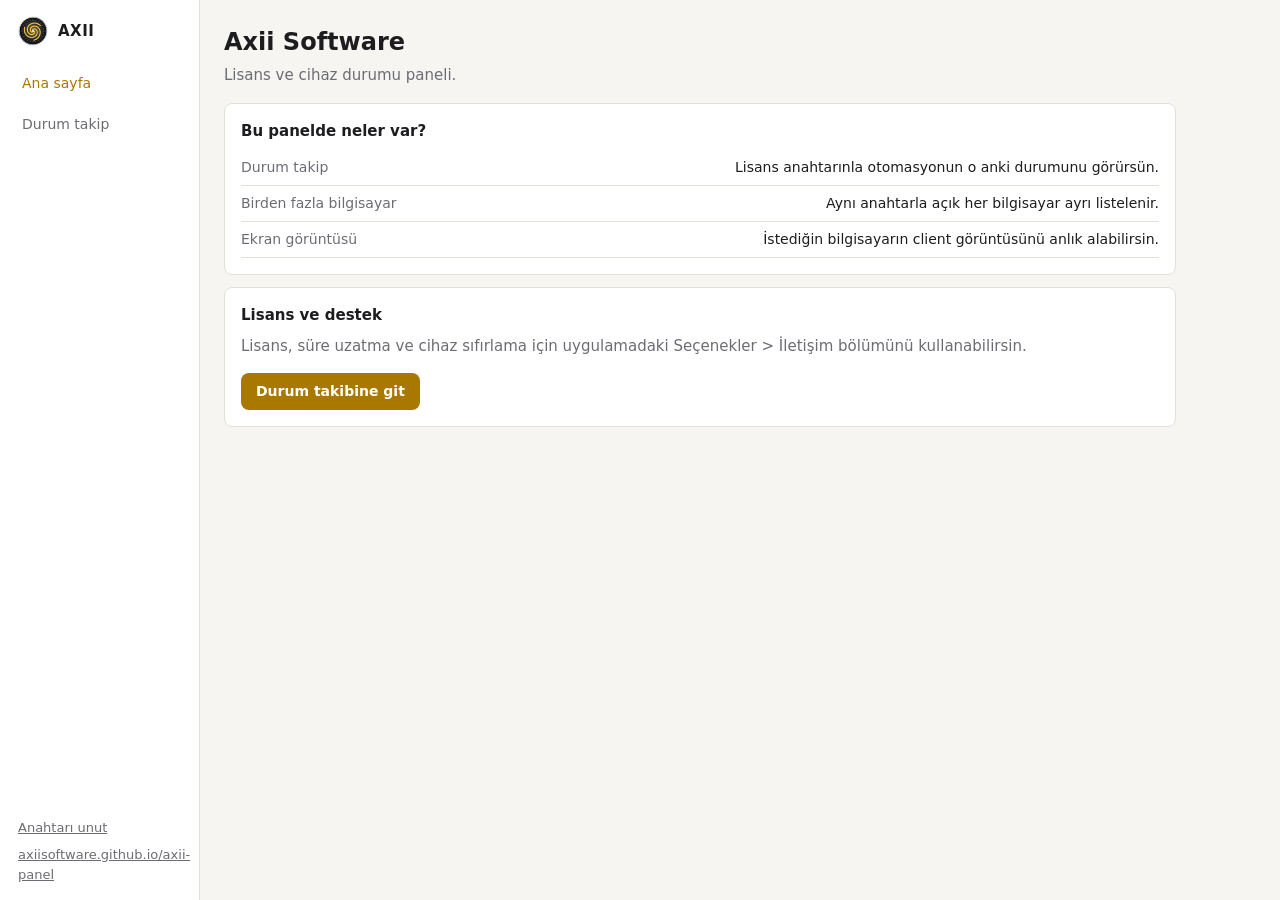
==== index.html @ e5a65bf3 "Add files via upload" ====
<!doctype html>
<html lang="tr"><head><meta charset="utf-8">
<meta name="viewport" content="width=device-width,initial-scale=1">
<title>Axii Software</title>
<link rel="stylesheet" href="panel.css">
</head><body>
<div class="w">
  <aside class="side" id="side"></aside>
  <main class="main">

    <section data-s="ana">
      <h2>Axii Software</h2>
      <p class="s">Lisans ve cihaz durumu paneli.</p>
      <div class="card">
        <h3>Bu panelde neler var?</h3>
        <div class="kv"><span>Durum takip</span><span>Lisans anahtarınla otomasyonun o anki durumunu görürsün.</span></div>
        <div class="kv"><span>Birden fazla bilgisayar</span><span>Aynı anahtarla açık her bilgisayar ayrı listelenir.</span></div>
        <div class="kv"><span>Ekran görüntüsü</span><span>İstediğin bilgisayarın client görüntüsünü anlık alabilirsin.</span></div>
      </div>
      <div class="card">
        <h3>Lisans ve destek</h3>
        <p class="s">Lisans, süre uzatma ve cihaz sıfırlama için uygulamadaki Seçenekler > İletişim bölümünü kullanabilirsin.</p>
        <a class="btn" href="#durum">Durum takibine git</a>
      </div>
    </section>

    <section data-s="durum" hidden>
      <h2>Durum takip</h2>
      <p class="s">Lisans anahtarını girerek bilgisayarlarını ve otomasyon durumunu görüntüle.</p>
      <div class="card">
        <div class="row"><input id="key" placeholder="Lisans anahtarı" autocomplete="off" style="min-width:260px"><button id="gitBtn">Göster</button></div>
        <div class="msg" id="mesaj"></div>
      </div>

      <div class="card gizli" id="sonuc">
        <div class="kv"><span>Lisans</span><span id="lic"></span></div>
        <div class="kv"><span>Bitiş tarihi</span><span id="bitis"></span></div>
        <div class="kv"><span>Kayıtlı bilgisayar</span><span id="cihazSay"></span></div>
      </div>

      <div id="cihazlar"></div>

      <div class="card gizli" id="gKart">
        <div class="row" style="justify-content:space-between">
          <h3 style="margin:0" id="gBaslik">Client görüntüsü</h3>
          <button id="gKapat" class="o s">Kapat ve sil</button>
        </div>
        <img id="gImg" class="shot" alt="Client görüntüsü">
      </div>
      <div class="msg soft" id="gMsg"></div>
    </section>

  </main>
</div>
<script src="panel.js"></script>
<script>
var P = Panel, $ = P.$;
var gZam = null, gBitis = 0, gCihaz = null;
var kartlar = {};   // cihaz kimliği -> {kok, nokta, metin, zaman, btn}

function gec(sn) {
  if (sn == null) return "—";
  var f = Math.floor(Date.now() / 1000) - sn;
  if (f < 5) return "az önce";
  if (f < 60) return f + " saniye önce";
  if (f < 3600) return Math.floor(f / 60) + " dakika önce";
  if (f < 86400) return Math.floor(f / 3600) + " saat önce";
  return Math.floor(f / 86400) + " gün önce";
}
function anahtar() { return $("key").value.trim().toUpperCase(); }
function cikis() {
  localStorage.removeItem("axii_durum_key"); $("key").value = "";
  $("sonuc").classList.add("gizli"); $("cihazlar").textContent = ""; kartlar = {};
  P.yaz($("mesaj"), "", ""); gKapatYerel(); P.yaz($("gMsg"), "", ""); location.hash = "#ana";
}

// ---- Durum ----
function sorgula(ilk) {
  var key = anahtar();
  if (!key) { P.yaz($("mesaj"), "Lisans anahtarını gir.", "bad"); return; }
  if (ilk) P.yaz($("mesaj"), "Yükleniyor...", "soft");
  fetch(P.API + "/v1/durum-sorgula?key=" + encodeURIComponent(key)).then(function (r) { return r.json(); }).then(function (j) {
    if (!j.ok) {
      var m = { invalid_key: "Geçersiz lisans anahtarı.", bad_request: "Anahtar biçimi hatalı.", rate_limited: "Çok fazla istek gönderildi, biraz bekle.", inactive: "Bu lisans devre dışı.", expired: "Lisans süresi dolmuş." };
      P.yaz($("mesaj"), m[j.code] || ("Hata: " + j.code), "bad"); $("sonuc").classList.add("gizli"); $("cihazlar").textContent = ""; kartlar = {}; return;
    }
    localStorage.setItem("axii_durum_key", key);
    P.yaz($("mesaj"), "", ""); $("sonuc").classList.remove("gizli");
    var dolmus = j.bitis && j.bitis < new Date((j.simdi + 3 * 3600) * 1000).toISOString().slice(0, 10);
    $("lic").textContent = !j.aktif ? "İptal edilmiş" : (dolmus ? "Süresi dolmuş" : "Aktif");
    $("lic").className = (!j.aktif || dolmus) ? "bad" : "ok";
    $("bitis").textContent = j.bitis || "—";
    $("cihazSay").textContent = j.cihazlar.length + " / " + j.cihaz_limiti;
    cihazlariCiz(j.cihazlar, j.simdi);
  }).catch(function () { P.yaz($("mesaj"), "Sunucuya ulaşılamadı.", "bad"); });
}

function cihazlariCiz(liste, simdi) {
  var kap = $("cihazlar");
  if (!liste.length) {
    kap.textContent = ""; kartlar = {};
    kap.appendChild(P.el("div", "Bu anahtarla henüz bir bilgisayar kaydedilmemiş.", "msg soft"));
    return;
  }
  var gelen = {};
  liste.forEach(function (c) {
    gelen[c.id] = true;
    var k = kartlar[c.id];
    if (!k) {
      k = { kok: P.el("div", "", "card"), ust: P.el("div", "", "row"), nokta: P.el("span", "", "dot"), ad: P.el("strong"), metin: P.el("div", "", "metin"), zaman: P.el("div", "", "soft"), btn: P.el("button", "Ekran görüntüsü al", "o") };
      k.ust.style.justifyContent = "space-between";
      var sol = P.el("div"); sol.appendChild(k.nokta); sol.appendChild(k.ad);
      k.ust.appendChild(sol); k.ust.appendChild(k.btn);
      k.zaman.style.fontSize = "13px";
      k.kok.appendChild(k.ust); k.kok.appendChild(k.metin); k.kok.appendChild(k.zaman);
      k.btn.onclick = function () { gGetir(c.id, k.ad.textContent); };
      kartlar[c.id] = k; kap.appendChild(k.kok);
    }
    var eski = c.guncelleme == null || (simdi - c.guncelleme) > 180;
    k.nokta.style.background = eski ? "#8b8f99" : "#4fb35c";
    k.ad.textContent = c.ad;
    k.metin.textContent = c.metin ? c.metin : "Henüz durum bildirilmedi.";
    k.zaman.textContent = (eski ? "Bağlantı yok (uygulama kapalı olabilir) · " : "") + "Son güncelleme: " + gec(c.guncelleme);
    k.btn.disabled = !!gZam;
  });
  Object.keys(kartlar).forEach(function (id) {
    if (!gelen[id]) { kartlar[id].kok.remove(); delete kartlar[id]; }
  });
}

// ---- Client görüntüsü (cihaz bazlı) ----
function butonlar(kilit) { Object.keys(kartlar).forEach(function (id) { kartlar[id].btn.disabled = kilit; }); }
function gDurdur() { if (gZam) { clearInterval(gZam); gZam = null; } butonlar(false); }
function gKapatYerel() {
  gDurdur(); $("gImg").removeAttribute("src"); $("gKart").classList.add("gizli");
}
function gKapat() {
  var k = anahtar(), c = gCihaz; gKapatYerel();
  if (k) fetch(P.API + "/v1/goruntu-sil?key=" + encodeURIComponent(k) + (c ? "&cihaz=" + encodeURIComponent(c) : "")).catch(function () {});
  P.yaz($("gMsg"), "Görüntü silindi.", "soft");
}
function gGetir(id, ad) {
  var key = anahtar(); if (!key) return;
  gKapatYerel(); gCihaz = id; $("gBaslik").textContent = "Client görüntüsü: " + ad;
  butonlar(true);
  P.yaz($("gMsg"), ad + " bilgisayarından görüntü isteniyor...", "soft");
  fetch(P.API + "/v1/goruntu-iste?key=" + encodeURIComponent(key) + "&cihaz=" + encodeURIComponent(id)).then(function (r) { return r.json(); }).then(function (j) {
    if (!j.ok) { P.yaz($("gMsg"), j.code === "rate_limited" ? "Çok fazla istek gönderildi, biraz bekle." : "Hata: " + j.code, "bad"); gDurdur(); return; }
    gBitis = Date.now() + 45000;
    gZam = setInterval(function () { gSor(key, id); }, 3000);
  }).catch(function () { P.yaz($("gMsg"), "Sunucuya ulaşılamadı.", "bad"); gDurdur(); });
}
function gSor(key, id) {
  if (Date.now() > gBitis) { gDurdur(); P.yaz($("gMsg"), "Bilgisayardan yanıt gelmedi. Uygulama kapalı ya da güncel olmayan bir sürüm olabilir.", "bad"); return; }
  fetch(P.API + "/v1/goruntu-sorgula?key=" + encodeURIComponent(key) + "&cihaz=" + encodeURIComponent(id)).then(function (r) { return r.json(); }).then(function (j) {
    if (!j.ok) { gDurdur(); P.yaz($("gMsg"), "Hata: " + j.code, "bad"); return; }
    if (j.durum === "hazir") {
      gDurdur(); $("gImg").src = "data:image/jpeg;base64," + j.img;
      $("gKart").classList.remove("gizli");
      P.yaz($("gMsg"), "Görüntü alındı. Sunucudaki kopya silindi.", "ok");
    } else if (j.durum === "hata") { gDurdur(); P.yaz($("gMsg"), "Görüntü alınamadı: " + j.hata, "bad"); }
    else if (j.durum !== "bekliyor") { gDurdur(); P.yaz($("gMsg"), "Bilgisayardan yanıt gelmedi.", "bad"); }
  }).catch(function () {});
}

$("gitBtn").onclick = function () { sorgula(true); };
$("key").onkeydown = function (e) { if (e.key === "Enter") sorgula(true); };
$("gKapat").onclick = gKapat;

P.kur({
  menu: [["ana", "Ana sayfa"], ["durum", "Durum takip"]],
  alt: '<a id="cikis">Anahtarı unut</a>',
  ac: { durum: function () { if (anahtar()) sorgula(false); } }
});
$("cikis").onclick = cikis;
var kayitli = localStorage.getItem("axii_durum_key");
if (kayitli) { $("key").value = kayitli; if (location.hash === "#durum") sorgula(true); }
setInterval(function () { if (location.hash === "#durum" && anahtar() && !$("sonuc").classList.contains("gizli")) sorgula(false); }, 15000);
</script>
</body></html>
---- panel.css ----
:root{color-scheme:dark light;--bg:#101114;--side:#0c0d10;--card:#181a1f;--fg:#e8e8ea;--soft:#8b8f99;--acc:#f0c040;--on:#17140a;--line:#262a31;--bad:#e8604c;--ok:#4fb35c;--r:8px}
@media (prefers-color-scheme:light){:root{--bg:#f6f5f1;--side:#fff;--card:#fff;--fg:#1d1d20;--soft:#6c6c74;--acc:#a87800;--on:#fff;--line:#e2e0d8;--bad:#b3261e;--ok:#2e7d32}}
*{box-sizing:border-box}
body{margin:0;background:var(--bg);color:var(--fg);font:15px/1.5 "Segoe UI",system-ui,sans-serif}
.gizli,[hidden]{display:none!important}
.w{display:flex;min-height:100vh}
.side{width:200px;flex:none;background:var(--side);border-right:1px solid var(--line);padding:16px 10px;position:sticky;top:0;height:100vh;display:flex;flex-direction:column}
.brand{display:flex;gap:10px;align-items:center;padding:0 8px 18px;font-weight:800;letter-spacing:.5px}
.brand img,.lg{width:30px;height:30px}
.side nav a{display:block;padding:9px 12px;border-radius:var(--r);color:var(--soft);text-decoration:none;margin-bottom:2px;font-size:14px}
.side nav a.on{background:var(--card);color:var(--acc)}
.sp{flex:1}
.side .alt{font-size:13px;color:var(--soft);padding:0 8px}
.side .alt a{color:var(--soft);cursor:pointer;text-decoration:underline}
.main{flex:1;min-width:0;padding:24px;max-width:1000px}
h2{margin:0 0 4px;font-size:24px}h3{margin:0 0 8px;font-size:15px}
p.s{margin:0 0 16px;color:var(--soft)}
.card{background:var(--card);border:1px solid var(--line);border-radius:var(--r);padding:16px;margin:0 0 12px}
.row{display:flex;gap:8px;flex-wrap:wrap;align-items:center;margin:6px 0}
.cols{display:grid;grid-template-columns:repeat(auto-fit,minmax(200px,1fr));gap:12px;margin-bottom:12px}
input{font:inherit;background:var(--bg);color:var(--fg);border:1px solid var(--line);border-radius:var(--r);padding:8px 11px}
label{color:var(--soft);font-size:13px}
button,.btn{font:inherit;background:var(--acc);color:var(--on);border:0;border-radius:var(--r);padding:8px 15px;font-weight:700;cursor:pointer;text-decoration:none;display:inline-block;font-size:14px}
button.o,.btn.o{background:transparent;color:var(--fg);border:1px solid var(--line);font-weight:500}
button.o:hover{border-color:var(--acc)}
button.s{padding:3px 9px;font-size:12px;margin:2px 2px 2px 0}
button:disabled{opacity:.5;cursor:default}
.msg{margin:8px 0;min-height:20px}.ok{color:var(--ok)}.bad{color:var(--bad)}.soft{color:var(--soft)}
.tw{overflow-x:auto}
table{width:100%;border-collapse:collapse;font-size:14px;min-width:640px}
td,th{padding:8px 6px;border-bottom:1px solid var(--line);text-align:left;vertical-align:top}
th{color:var(--soft);font-size:12px;font-weight:600}
td.m{font-family:Consolas,monospace;white-space:nowrap}
.kv{display:flex;justify-content:space-between;padding:7px 0;border-bottom:1px solid var(--line);font-size:14px}
.kv span:first-child{color:var(--soft)}
.dot{display:inline-block;width:9px;height:9px;border-radius:50%;margin-right:8px;background:#888}
.stat{font-size:28px;font-weight:700}.stat small{display:block;font-size:12px;color:var(--soft);font-weight:400}
.yeni{font-family:Consolas,monospace;font-size:18px;padding:8px 10px;border:1px dashed var(--acc);border-radius:var(--r);display:inline-block;margin-top:6px;user-select:all}
pre{white-space:pre-wrap;word-break:break-all;background:var(--bg);border:1px solid var(--line);border-radius:var(--r);padding:8px}
.bar{height:7px;border-radius:4px;background:var(--line);overflow:hidden;margin:10px 0;max-width:400px}.bar>div{height:100%;width:0;background:var(--acc)}
.shot{max-width:100%;border:1px solid var(--line);border-radius:var(--r);margin-top:10px;display:block}
.gate{max-width:380px;margin:12vh auto;padding:0 16px}.gate .brand{justify-content:center;padding:0 0 14px}
@media(max-width:700px){.w{flex-direction:column}.side{width:100%;height:auto;position:static;flex-direction:row;align-items:center;padding:8px 10px;overflow-x:auto}.brand{padding:0 12px 0 0}.side nav{display:flex}.side nav a{margin:0 4px 0 0;white-space:nowrap}.side .alt{display:none}.main{padding:16px}}
.metin{margin:8px 0 4px;font-size:15px;word-break:break-word}
.kv span:last-child{text-align:right;margin-left:12px}
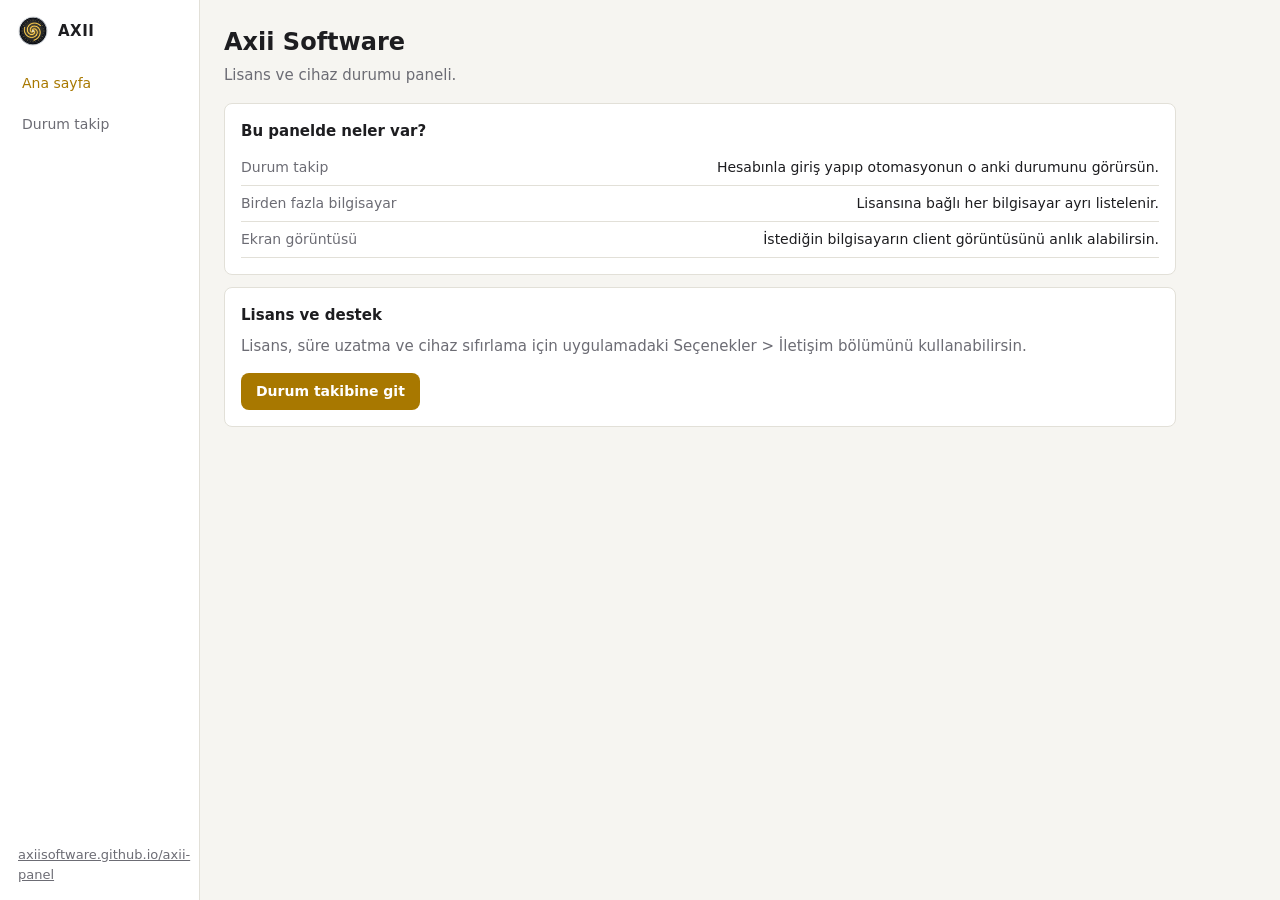
==== commit d98cf7f9: "Add files via upload" ====
--- a/index.html
+++ b/index.html
@@ -13,8 +13,8 @@
       <p class="s">Lisans ve cihaz durumu paneli.</p>
       <div class="card">
         <h3>Bu panelde neler var?</h3>
-        <div class="kv"><span>Durum takip</span><span>Lisans anahtarınla otomasyonun o anki durumunu görürsün.</span></div>
-        <div class="kv"><span>Birden fazla bilgisayar</span><span>Aynı anahtarla açık her bilgisayar ayrı listelenir.</span></div>
+        <div class="kv"><span>Durum takip</span><span>Hesabınla giriş yapıp otomasyonun o anki durumunu görürsün.</span></div>
+        <div class="kv"><span>Birden fazla bilgisayar</span><span>Lisansına bağlı her bilgisayar ayrı listelenir.</span></div>
         <div class="kv"><span>Ekran görüntüsü</span><span>İstediğin bilgisayarın client görüntüsünü anlık alabilirsin.</span></div>
       </div>
       <div class="card">
@@ -26,10 +26,27 @@
 
     <section data-s="durum" hidden>
       <h2>Durum takip</h2>
-      <p class="s">Lisans anahtarını girerek bilgisayarlarını ve otomasyon durumunu görüntüle.</p>
-      <div class="card">
-        <div class="row"><input id="key" placeholder="Lisans anahtarı" autocomplete="off" style="min-width:260px"><button id="gitBtn">Göster</button></div>
+      <p class="s">Hesabınla giriş yaparak bilgisayarlarını ve otomasyon durumunu görüntüle.</p>
+
+      <div class="card" id="girisKart">
+        <div class="row">
+          <button id="tGiris">Giriş yap</button><button id="tKayit" class="o">Kayıt ol</button>
+        </div>
+        <div class="row"><input id="eposta" type="email" placeholder="E-posta" autocomplete="username" style="min-width:260px"></div>
+        <div class="row"><input id="sifre" type="password" placeholder="Şifre" autocomplete="current-password" style="min-width:260px"></div>
+        <div class="row gizli" id="keyRow"><input id="key" placeholder="Lisans anahtarı" autocomplete="off" style="min-width:260px"></div>
+        <p class="s gizli" id="kayitNot" style="margin:6px 0">Hesabın, yönetici onayından sonra aktif olur. Şifre en az 8 karakter olmalı.</p>
+        <div class="row"><button id="formBtn">Giriş yap</button></div>
         <div class="msg" id="mesaj"></div>
+      </div>
+
+      <div class="card gizli" id="sifreKart">
+        <h3>Şifre değiştir</h3>
+        <p class="s gizli" id="sifreZorunlu" style="margin:0 0 8px">Yönetici geçici bir şifre verdi. Devam etmeden önce yeni bir şifre belirle.</p>
+        <div class="row"><input id="eskiS" type="password" placeholder="Mevcut şifre" autocomplete="current-password"></div>
+        <div class="row"><input id="yeniS" type="password" placeholder="Yeni şifre (en az 8 karakter)" autocomplete="new-password"></div>
+        <div class="row"><button id="sifreBtn">Kaydet</button><button id="sifreIptal" class="o">Vazgeç</button></div>
+        <div class="msg" id="sifreMsg"></div>
       </div>
 
       <div class="card gizli" id="sonuc">
@@ -55,7 +72,7 @@
 <script src="panel.js"></script>
 <script>
 var P = Panel, $ = P.$;
-var gZam = null, gBitis = 0, gCihaz = null;
+var gZam = null, gBitis = 0, gCihaz = null, kayitModu = false, profil = null;
 var kartlar = {};   // cihaz kimliği -> {kok, nokta, metin, zaman, btn}
 
 function gec(sn) {
@@ -67,41 +84,108 @@
   if (f < 86400) return Math.floor(f / 3600) + " saat önce";
   return Math.floor(f / 86400) + " gün önce";
 }
-function anahtar() { return $("key").value.trim().toUpperCase(); }
+function oturum() { return localStorage.getItem(P.TK) || ""; }
+
+// ---- Giriş / kayıt ----
+var HATA = {
+  bad_credentials: "E-posta ya da şifre hatalı.", pending: "Hesabın yönetici onayı bekliyor. Onaylanınca giriş yapabilirsin.",
+  rate_limited: "Çok fazla deneme yapıldı, biraz bekle.", bad_email: "E-posta adresi geçersiz.",
+  weak_password: "Şifre en az 8 karakter olmalı.", invalid_key: "Geçersiz lisans anahtarı.", inactive: "Bu lisans devre dışı.",
+  expired: "Lisans süresi dolmuş.", key_taken: "Bu lisans anahtarı başka bir hesaba bağlı.", email_taken: "Bu e-posta ile zaten bir hesap var.",
+  bad_request: "Girdiğin bilgileri kontrol et.", no_key: "Hesabına bağlı bir lisans anahtarı yok."
+};
+function modSec(kayit) {
+  kayitModu = kayit;
+  $("keyRow").classList.toggle("gizli", !kayit); $("kayitNot").classList.toggle("gizli", !kayit);
+  $("formBtn").textContent = kayit ? "Kayıt ol" : "Giriş yap";
+  $("tGiris").className = kayit ? "o" : ""; $("tKayit").className = kayit ? "" : "o";
+  $("sifre").autocomplete = kayit ? "new-password" : "current-password";
+  P.yaz($("mesaj"), "", "");
+}
+function formGonder() {
+  var e = $("eposta").value.trim(), p = $("sifre").value;
+  if (!e || !p) { P.yaz($("mesaj"), "E-posta ve şifreyi gir.", "bad"); return; }
+  $("formBtn").disabled = true; P.yaz($("mesaj"), "Gönderiliyor...", "soft");
+  var istek = kayitModu
+    ? P.api("/v1/uye/kayit", { eposta: e, sifre: p, key: $("key").value.trim().toUpperCase() }, "")
+    : P.api("/v1/uye/giris", { eposta: e, sifre: p }, "");
+  istek.then(function (j) {
+    $("formBtn").disabled = false;
+    if (!j.ok) { P.yaz($("mesaj"), HATA[j.code] || ("Hata: " + (j.code || j._status)), "bad"); return; }
+    $("sifre").value = "";
+    if (kayitModu) { modSec(false); P.yaz($("mesaj"), "Kayıt alındı. Yönetici onayından sonra giriş yapabilirsin.", "ok"); return; }
+    localStorage.setItem(P.TK, j.token);
+    profil = j; acik();
+  }).catch(function () { $("formBtn").disabled = false; P.yaz($("mesaj"), "Sunucuya ulaşılamadı.", "bad"); });
+}
+function girisGoster() {
+  profil = null; gKapatYerel(); kartlar = {};
+  ["sonuc", "sifreKart", "gKart"].forEach(function (i) { $(i).classList.add("gizli"); });
+  $("cihazlar").textContent = ""; P.yaz($("gMsg"), "", "");
+  $("girisKart").classList.remove("gizli"); $("cikis").classList.add("gizli"); $("sifreLink").classList.add("gizli"); $("kim").textContent = ""; $("yonLink").classList.add("gizli");
+}
 function cikis() {
-  localStorage.removeItem("axii_durum_key"); $("key").value = "";
-  $("sonuc").classList.add("gizli"); $("cihazlar").textContent = ""; kartlar = {};
-  P.yaz($("mesaj"), "", ""); gKapatYerel(); P.yaz($("gMsg"), "", ""); location.hash = "#ana";
+  var t = oturum(); localStorage.removeItem(P.TK);
+  if (t) P.api("/v1/uye/cikis", {}, t).catch(function () {});
+  girisGoster(); P.yaz($("mesaj"), "Çıkış yapıldı.", "soft"); location.hash = "#ana";
+}
+
+// ---- Şifre değiştir ----
+function sifreFormu(zorunlu) {
+  $("sifreKart").classList.remove("gizli"); $("sifreZorunlu").classList.toggle("gizli", !zorunlu);
+  $("sifreIptal").classList.toggle("gizli", !!zorunlu); P.yaz($("sifreMsg"), "", "");
+}
+function sifreKaydet() {
+  P.yaz($("sifreMsg"), "Kaydediliyor...", "soft");
+  P.api("/v1/uye/sifre", { eski: $("eskiS").value, yeni: $("yeniS").value }).then(function (j) {
+    if (!j.ok) { P.yaz($("sifreMsg"), j.code === "bad_credentials" ? "Mevcut şifre yanlış." : (HATA[j.code] || ("Hata: " + j.code)), "bad"); return; }
+    $("eskiS").value = ""; $("yeniS").value = ""; $("sifreKart").classList.add("gizli");
+    if (profil) profil.degistir = false; sorgula(true);
+  });
+}
+
+// ---- Oturum açıksa profili al, paneli göster ----
+function acik() {
+  if (!oturum()) { girisGoster(); return; }
+  P.api("/v1/uye/ben").then(function (j) {
+    if (!j.ok) { localStorage.removeItem(P.TK); girisGoster(); if (j.code === "unauthorized") P.yaz($("mesaj"), "Oturum süresi doldu, tekrar giriş yap.", "soft"); return; }
+    profil = j;
+    $("girisKart").classList.add("gizli"); P.yaz($("mesaj"), "", "");
+    $("kim").textContent = j.eposta; $("cikis").classList.remove("gizli"); $("sifreLink").classList.remove("gizli");
+    $("yonLink").classList.toggle("gizli", j.rol !== "admin");
+    if (j.degistir) { sifreFormu(true); return; }
+    sorgula(true);
+  }).catch(function () { P.yaz($("mesaj"), "Sunucuya ulaşılamadı.", "bad"); $("girisKart").classList.remove("gizli"); });
 }
 
 // ---- Durum ----
 function sorgula(ilk) {
-  var key = anahtar();
-  if (!key) { P.yaz($("mesaj"), "Lisans anahtarını gir.", "bad"); return; }
-  if (ilk) P.yaz($("mesaj"), "Yükleniyor...", "soft");
-  fetch(P.API + "/v1/durum-sorgula?key=" + encodeURIComponent(key)).then(function (r) { return r.json(); }).then(function (j) {
+  if (!oturum()) return;
+  if (ilk) P.yaz($("gMsg"), "", "");
+  P.api("/v1/uye/durum").then(function (j) {
+    if (j._status === 401) { localStorage.removeItem(P.TK); girisGoster(); P.yaz($("mesaj"), "Oturum süresi doldu, tekrar giriş yap.", "soft"); return; }
     if (!j.ok) {
-      var m = { invalid_key: "Geçersiz lisans anahtarı.", bad_request: "Anahtar biçimi hatalı.", rate_limited: "Çok fazla istek gönderildi, biraz bekle.", inactive: "Bu lisans devre dışı.", expired: "Lisans süresi dolmuş." };
-      P.yaz($("mesaj"), m[j.code] || ("Hata: " + j.code), "bad"); $("sonuc").classList.add("gizli"); $("cihazlar").textContent = ""; kartlar = {}; return;
+      var m = { invalid_key: "Geçersiz lisans anahtarı.", inactive: "Bu lisans devre dışı.", expired: "Lisans süresi dolmuş.", rate_limited: "Çok fazla istek gönderildi, biraz bekle.", no_key: "Hesabına bağlı bir lisans anahtarı yok." };
+      P.yaz($("gMsg"), m[j.code] || ("Hata: " + j.code), "bad"); $("sonuc").classList.add("gizli"); $("cihazlar").textContent = ""; kartlar = {}; return;
     }
-    localStorage.setItem("axii_durum_key", key);
-    P.yaz($("mesaj"), "", ""); $("sonuc").classList.remove("gizli");
+    $("sonuc").classList.remove("gizli");
     var dolmus = j.bitis && j.bitis < new Date((j.simdi + 3 * 3600) * 1000).toISOString().slice(0, 10);
     $("lic").textContent = !j.aktif ? "İptal edilmiş" : (dolmus ? "Süresi dolmuş" : "Aktif");
     $("lic").className = (!j.aktif || dolmus) ? "bad" : "ok";
     $("bitis").textContent = j.bitis || "—";
     $("cihazSay").textContent = j.cihazlar.length + " / " + j.cihaz_limiti;
     cihazlariCiz(j.cihazlar, j.simdi);
-  }).catch(function () { P.yaz($("mesaj"), "Sunucuya ulaşılamadı.", "bad"); });
+  }).catch(function () { P.yaz($("gMsg"), "Sunucuya ulaşılamadı.", "bad"); });
 }
 
 function cihazlariCiz(liste, simdi) {
   var kap = $("cihazlar");
   if (!liste.length) {
     kap.textContent = ""; kartlar = {};
-    kap.appendChild(P.el("div", "Bu anahtarla henüz bir bilgisayar kaydedilmemiş.", "msg soft"));
+    kap.appendChild(P.el("div", "Bu lisansla henüz bir bilgisayar kaydedilmemiş.", "msg soft"));
     return;
   }
+  Array.prototype.forEach.call(kap.querySelectorAll(":scope > .msg"), function (n) { n.remove(); });
   var gelen = {};
   liste.forEach(function (c) {
     gelen[c.id] = true;
@@ -135,24 +219,24 @@
   gDurdur(); $("gImg").removeAttribute("src"); $("gKart").classList.add("gizli");
 }
 function gKapat() {
-  var k = anahtar(), c = gCihaz; gKapatYerel();
-  if (k) fetch(P.API + "/v1/goruntu-sil?key=" + encodeURIComponent(k) + (c ? "&cihaz=" + encodeURIComponent(c) : "")).catch(function () {});
+  var c = gCihaz; gKapatYerel();
+  if (oturum()) P.api("/v1/uye/goruntu-sil", c ? { cihaz: c } : {}).catch(function () {});
   P.yaz($("gMsg"), "Görüntü silindi.", "soft");
 }
 function gGetir(id, ad) {
-  var key = anahtar(); if (!key) return;
+  if (!oturum()) return;
   gKapatYerel(); gCihaz = id; $("gBaslik").textContent = "Client görüntüsü: " + ad;
   butonlar(true);
   P.yaz($("gMsg"), ad + " bilgisayarından görüntü isteniyor...", "soft");
-  fetch(P.API + "/v1/goruntu-iste?key=" + encodeURIComponent(key) + "&cihaz=" + encodeURIComponent(id)).then(function (r) { return r.json(); }).then(function (j) {
+  P.api("/v1/uye/goruntu-iste", { cihaz: id }).then(function (j) {
     if (!j.ok) { P.yaz($("gMsg"), j.code === "rate_limited" ? "Çok fazla istek gönderildi, biraz bekle." : "Hata: " + j.code, "bad"); gDurdur(); return; }
     gBitis = Date.now() + 45000;
-    gZam = setInterval(function () { gSor(key, id); }, 3000);
+    gZam = setInterval(function () { gSor(id); }, 3000);
   }).catch(function () { P.yaz($("gMsg"), "Sunucuya ulaşılamadı.", "bad"); gDurdur(); });
 }
-function gSor(key, id) {
+function gSor(id) {
   if (Date.now() > gBitis) { gDurdur(); P.yaz($("gMsg"), "Bilgisayardan yanıt gelmedi. Uygulama kapalı ya da güncel olmayan bir sürüm olabilir.", "bad"); return; }
-  fetch(P.API + "/v1/goruntu-sorgula?key=" + encodeURIComponent(key) + "&cihaz=" + encodeURIComponent(id)).then(function (r) { return r.json(); }).then(function (j) {
+  P.api("/v1/uye/goruntu-sorgula", { cihaz: id }).then(function (j) {
     if (!j.ok) { gDurdur(); P.yaz($("gMsg"), "Hata: " + j.code, "bad"); return; }
     if (j.durum === "hazir") {
       gDurdur(); $("gImg").src = "data:image/jpeg;base64," + j.img;
@@ -163,18 +247,23 @@
   }).catch(function () {});
 }
 
-$("gitBtn").onclick = function () { sorgula(true); };
-$("key").onkeydown = function (e) { if (e.key === "Enter") sorgula(true); };
+$("tGiris").onclick = function () { modSec(false); };
+$("tKayit").onclick = function () { modSec(true); };
+$("formBtn").onclick = formGonder;
+["eposta", "sifre", "key"].forEach(function (i) { $(i).onkeydown = function (e) { if (e.key === "Enter") formGonder(); }; });
 $("gKapat").onclick = gKapat;
+$("sifreBtn").onclick = sifreKaydet;
+$("sifreIptal").onclick = function () { $("sifreKart").classList.add("gizli"); };
+$("sifre").autocomplete = "current-password";
 
 P.kur({
   menu: [["ana", "Ana sayfa"], ["durum", "Durum takip"]],
-  alt: '<a id="cikis">Anahtarı unut</a>',
-  ac: { durum: function () { if (anahtar()) sorgula(false); } }
+  alt: '<div id="kim" class="soft" style="margin-bottom:6px;word-break:break-all"></div><a id="sifreLink" class="gizli">Şifre değiştir</a><br><a id="yonLink" href="yonetim.html" class="gizli">Yönetim paneli</a><br><a id="cikis" class="gizli">Çıkış yap</a>',
+  ac: { durum: function () { if (oturum()) { if (profil) sorgula(false); else acik(); } } }
 });
 $("cikis").onclick = cikis;
-var kayitli = localStorage.getItem("axii_durum_key");
-if (kayitli) { $("key").value = kayitli; if (location.hash === "#durum") sorgula(true); }
-setInterval(function () { if (location.hash === "#durum" && anahtar() && !$("sonuc").classList.contains("gizli")) sorgula(false); }, 15000);
+$("sifreLink").onclick = function () { if (profil) sifreFormu(false); };
+if (oturum() && location.hash === "#durum") acik();
+setInterval(function () { if (location.hash === "#durum" && oturum() && !$("sonuc").classList.contains("gizli")) sorgula(false); }, 15000);
 </script>
 </body></html>
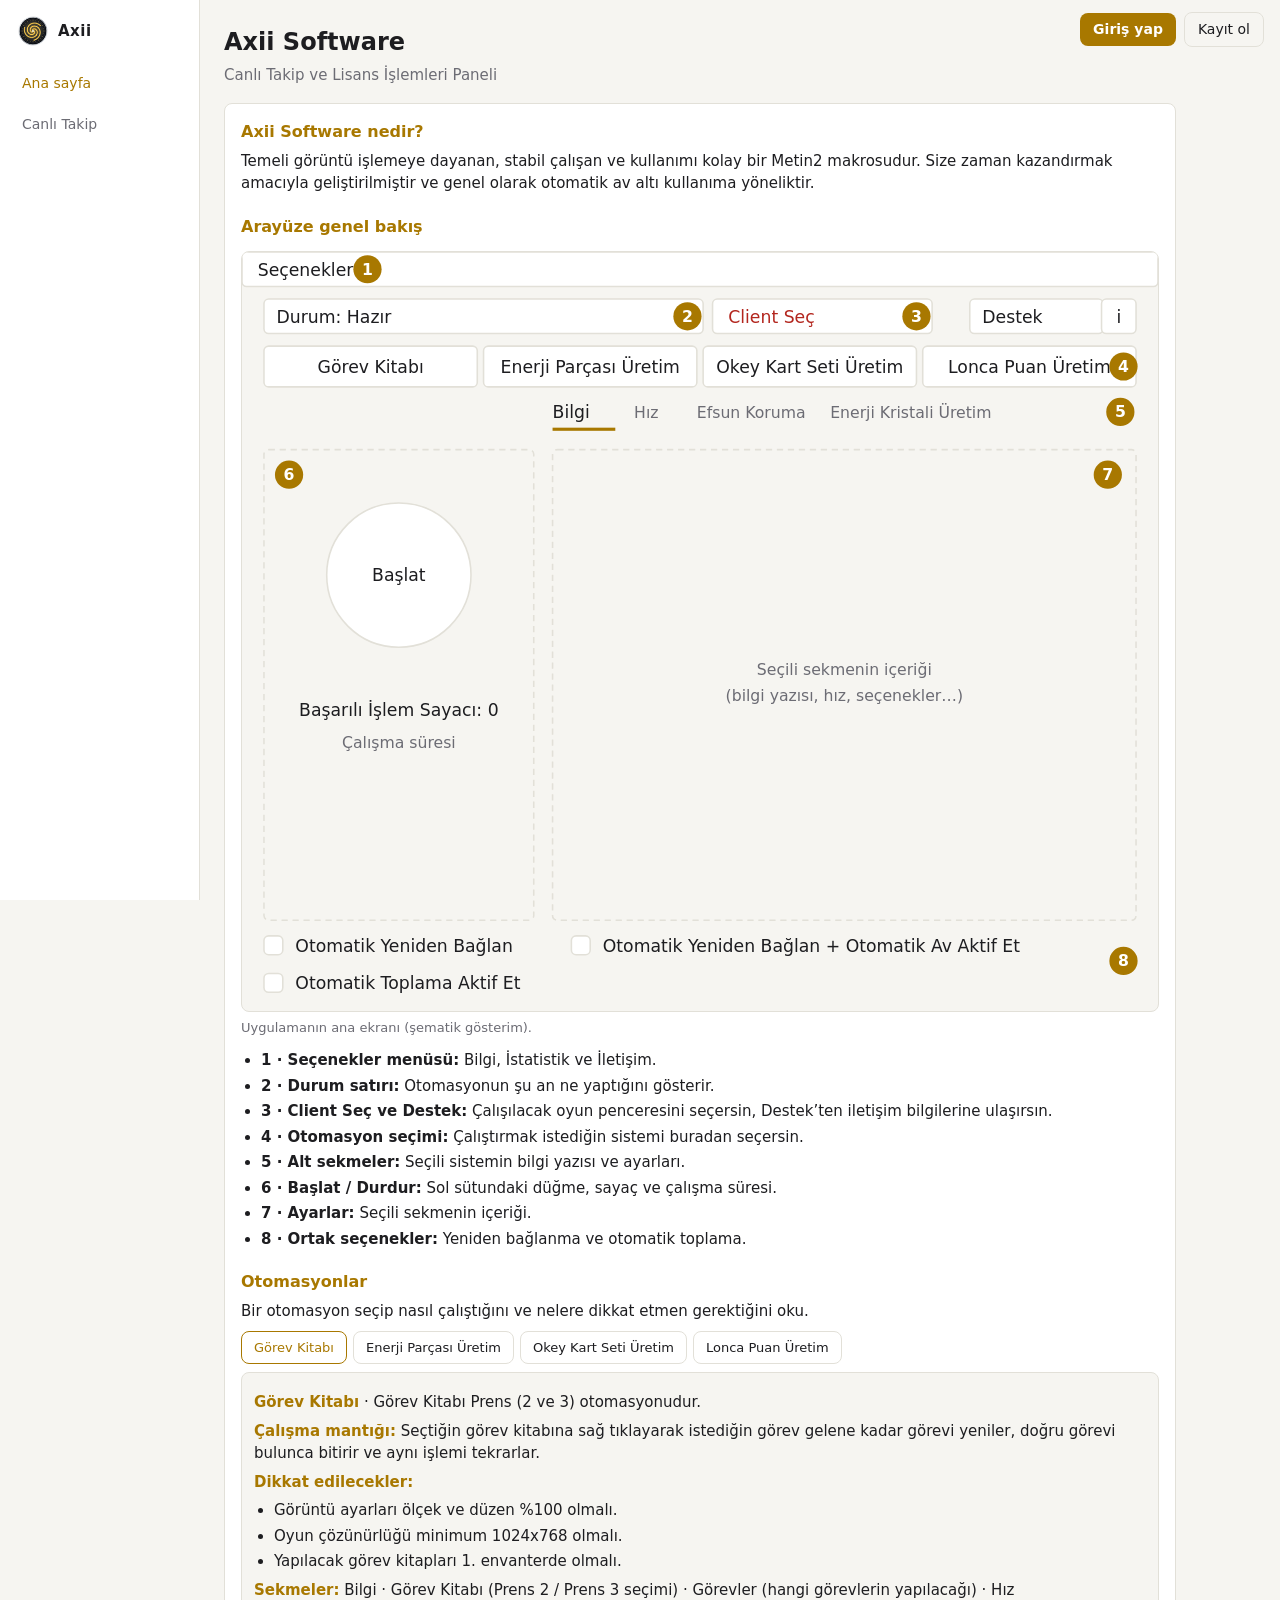
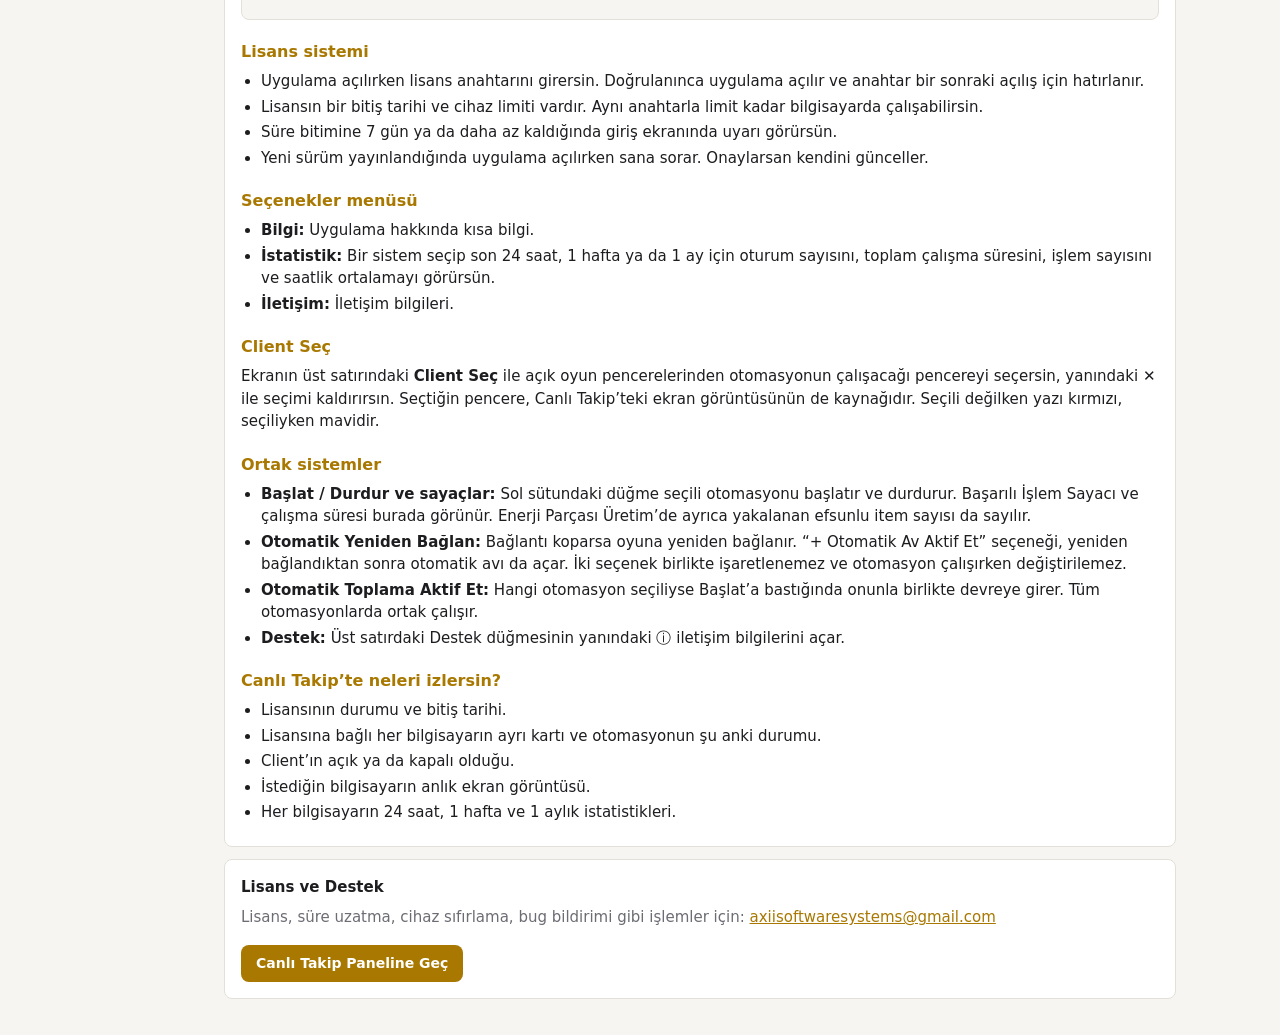
==== commit 5eaede55: "Add files via upload" ====
--- a/index.html
+++ b/index.html
@@ -4,55 +4,172 @@
 <title>Axii Software</title>
 <link rel="stylesheet" href="panel.css">
 </head><body>
+
+<!-- Sağ üstte sabit hesap alanı -->
+<div class="hesap" id="hesap">
+  <button id="hGiris">Giriş yap</button><button id="hKayit" class="o">Kayıt ol</button>
+  <div id="hMenu" class="gizli" style="position:relative">
+    <button id="hKim" class="o"></button>
+    <div class="acilir gizli" id="hAcilir">
+      <a id="sifreLink">Şifre değiştir</a>
+      <a id="yonLink" href="yonetim.html" class="gizli">Yönetim paneli</a>
+      <a id="cikis">Çıkış yap</a>
+    </div>
+  </div>
+</div>
+
+<!-- Giriş / kayıt / şifre değiştirme: tek açılır pencere -->
+<div class="modal gizli" id="modal"><div class="mkutu">
+  <button class="x" id="mKapat" aria-label="Kapat">×</button>
+
+  <div data-m="giris">
+    <h3>Giriş yap</h3>
+    <div class="row"><input id="mgEp" type="email" placeholder="E-posta" autocomplete="username"></div>
+    <div class="row"><input id="mgSf" type="password" placeholder="Şifre" autocomplete="current-password"></div>
+    <div class="row"><button id="mgBtn">Giriş yap</button></div>
+    <div class="msg" id="mgMsg"></div>
+    <p class="alt-l">Hesabın yok mu? <a id="mgKayit">Kayıt ol</a></p>
+  </div>
+
+  <div data-m="kayit" class="gizli">
+    <h3>Kayıt ol</h3>
+    <div class="row"><input id="mkEp" type="email" placeholder="E-posta" autocomplete="username"></div>
+    <div class="row"><input id="mkSf" type="password" placeholder="Şifre (en az 8 karakter)" autocomplete="new-password"></div>
+    <div class="row"><input id="mkKey" placeholder="Lisans anahtarı" autocomplete="off"></div>
+    <p class="s" style="margin:6px 0;font-size:13px">Hesabın, yönetici onayından sonra aktif olur.</p>
+    <div class="row"><button id="mkBtn">Kayıt ol</button></div>
+    <div class="msg" id="mkMsg"></div>
+    <p class="alt-l">Hesabın var mı? <a id="mkGiris">Giriş yap</a></p>
+  </div>
+
+  <div data-m="sifre" class="gizli">
+    <h3>Şifre değiştir</h3>
+    <p class="s gizli" id="msZor" style="margin:0 0 8px;font-size:13px">Yönetici geçici bir şifre verdi. Devam etmeden önce yeni bir şifre belirle.</p>
+    <div class="row"><input id="msEski" type="password" placeholder="Mevcut şifre" autocomplete="current-password"></div>
+    <div class="row"><input id="msYeni" type="password" placeholder="Yeni şifre (en az 8 karakter)" autocomplete="new-password"></div>
+    <div class="row"><button id="msBtn">Kaydet</button></div>
+    <div class="msg" id="msMsg"></div>
+  </div>
+</div></div>
+
 <div class="w">
   <aside class="side" id="side"></aside>
   <main class="main">
 
     <section data-s="ana">
       <h2>Axii Software</h2>
-      <p class="s">Lisans ve cihaz durumu paneli.</p>
+      <p class="s">Canlı Takip ve Lisans İşlemleri Paneli</p>
+
+      <div class="card guide">
+        <h3>Axii Software nedir?</h3>
+        <p>Temeli görüntü işlemeye dayanan, stabil çalışan ve kullanımı kolay bir Metin2 makrosudur. Size zaman kazandırmak amacıyla geliştirilmiştir ve genel olarak otomatik av altı kullanıma yöneliktir.</p>
+
+        <h3>Arayüze genel bakış</h3>
+        <figure class="fig" id="figArayuz">
+          <svg viewBox="0 0 584 484" xmlns="http://www.w3.org/2000/svg" role="img" aria-label="Axii Software arayüz haritası"><rect class="sv-b" x="0" y="0" width="584" height="22" rx="3"/><text class="sv-t" x="10" y="15" text-anchor="start">Seçenekler</text><circle class="sv-a" cx="80" cy="11" r="9"/><text class="sv-n" x="80" y="14.5" text-anchor="middle">1</text><rect class="sv-b" x="14" y="30" width="280" height="22" rx="3"/><text class="sv-t" x="22" y="45" text-anchor="start">Durum: Hazır</text><circle class="sv-a" cx="284" cy="41" r="9"/><text class="sv-n" x="284" y="44.5" text-anchor="middle">2</text><rect class="sv-b" x="300" y="30" width="140" height="22" rx="3"/><text class="sv-r" x="310" y="45" text-anchor="start">Client Seç</text><circle class="sv-a" cx="430" cy="41" r="9"/><text class="sv-n" x="430" y="44.5" text-anchor="middle">3</text><rect class="sv-b" x="464" y="30" width="85" height="22" rx="3"/><text class="sv-t" x="472" y="45" text-anchor="start">Destek</text><rect class="sv-b" x="548" y="30" width="22" height="22" rx="3"/><text class="sv-t" x="559" y="45" text-anchor="middle">i</text><rect class="sv-b" x="14" y="60" width="136" height="26" rx="3"/><text class="sv-t" x="82" y="77" text-anchor="middle">Görev Kitabı</text><rect class="sv-b" x="154" y="60" width="136" height="26" rx="3"/><text class="sv-t" x="222" y="77" text-anchor="middle">Enerji Parçası Üretim</text><rect class="sv-b" x="294" y="60" width="136" height="26" rx="3"/><text class="sv-t" x="362" y="77" text-anchor="middle">Okey Kart Seti Üretim</text><rect class="sv-b" x="434" y="60" width="136" height="26" rx="3"/><text class="sv-t" x="502" y="77" text-anchor="middle">Lonca Puan Üretim</text><circle class="sv-a" cx="562" cy="73" r="9"/><text class="sv-n" x="562" y="76.5" text-anchor="middle">4</text><text class="sv-t" x="198" y="106" text-anchor="start">Bilgi</text><text class="sv-s" x="250" y="106" text-anchor="start">Hız</text><text class="sv-s" x="290" y="106" text-anchor="start">Efsun Koruma</text><text class="sv-s" x="375" y="106" text-anchor="start">Enerji Kristali Üretim</text><rect class="sv-a" x="198" y="112" width="40" height="2"/><circle class="sv-a" cx="560" cy="102" r="9"/><text class="sv-n" x="560" y="105.5" text-anchor="middle">5</text><rect class="sv-d" x="14" y="126" width="172" height="300" rx="3"/><circle class="sv-b" cx="100" cy="206" r="46"/><text class="sv-t" x="100" y="210" text-anchor="middle">Başlat</text><text class="sv-t" x="100" y="296" text-anchor="middle">Başarılı İşlem Sayacı: 0</text><text class="sv-s" x="100" y="316" text-anchor="middle">Çalışma süresi</text><circle class="sv-a" cx="30" cy="142" r="9"/><text class="sv-n" x="30" y="145.5" text-anchor="middle">6</text><rect class="sv-d" x="198" y="126" width="372" height="300" rx="3"/><text class="sv-s" x="384" y="270" text-anchor="middle">Seçili sekmenin içeriği</text><text class="sv-s" x="384" y="286" text-anchor="middle">(bilgi yazısı, hız, seçenekler…)</text><circle class="sv-a" cx="552" cy="142" r="9"/><text class="sv-n" x="552" y="145.5" text-anchor="middle">7</text><rect class="sv-b" x="14" y="436" width="12" height="12" rx="3"/><text class="sv-t" x="34" y="446" text-anchor="start">Otomatik Yeniden Bağlan</text><rect class="sv-b" x="210" y="436" width="12" height="12" rx="3"/><text class="sv-t" x="230" y="446" text-anchor="start">Otomatik Yeniden Bağlan + Otomatik Av Aktif Et</text><rect class="sv-b" x="14" y="460" width="12" height="12" rx="3"/><text class="sv-t" x="34" y="470" text-anchor="start">Otomatik Toplama Aktif Et</text><circle class="sv-a" cx="562" cy="452" r="9"/><text class="sv-n" x="562" y="455.5" text-anchor="middle">8</text></svg>
+          <figcaption>Uygulamanın ana ekranı (şematik gösterim).</figcaption>
+        </figure>
+        <ul>
+          <li><b>1 · Seçenekler menüsü:</b> Bilgi, İstatistik ve İletişim.</li>
+          <li><b>2 · Durum satırı:</b> Otomasyonun şu an ne yaptığını gösterir.</li>
+          <li><b>3 · Client Seç ve Destek:</b> Çalışılacak oyun penceresini seçersin, Destek’ten iletişim bilgilerine ulaşırsın.</li>
+          <li><b>4 · Otomasyon seçimi:</b> Çalıştırmak istediğin sistemi buradan seçersin.</li>
+          <li><b>5 · Alt sekmeler:</b> Seçili sistemin bilgi yazısı ve ayarları.</li>
+          <li><b>6 · Başlat / Durdur:</b> Sol sütundaki düğme, sayaç ve çalışma süresi.</li>
+          <li><b>7 · Ayarlar:</b> Seçili sekmenin içeriği.</li>
+          <li><b>8 · Ortak seçenekler:</b> Yeniden bağlanma ve otomatik toplama.</li>
+        </ul>
+
+        <h3>Otomasyonlar</h3>
+        <p>Bir otomasyon seçip nasıl çalıştığını ve nelere dikkat etmen gerektiğini oku.</p>
+        <div class="chips" id="otoChips">
+          <button class="o on" data-k="mc">Görev Kitabı</button>
+          <button class="o" data-k="oto">Enerji Parçası Üretim</button>
+          <button class="o" data-k="mr">Okey Kart Seti Üretim</button>
+          <button class="o" data-k="ln">Lonca Puan Üretim</button>
+        </div>
+        <div class="ozel oto-p" data-k="mc">
+          <p><b>Görev Kitabı</b> · Görev Kitabı Prens (2 ve 3) otomasyonudur.</p>
+          <p><b>Çalışma mantığı:</b> Seçtiğin görev kitabına sağ tıklayarak istediğin görev gelene kadar görevi yeniler, doğru görevi bulunca bitirir ve aynı işlemi tekrarlar.</p>
+          <p><b>Dikkat edilecekler:</b></p>
+          <ul><li>Görüntü ayarları ölçek ve düzen %100 olmalı.</li><li>Oyun çözünürlüğü minimum 1024x768 olmalı.</li><li>Yapılacak görev kitapları 1. envanterde olmalı.</li></ul>
+          <p><b>Sekmeler:</b> Bilgi · Görev Kitabı (Prens 2 / Prens 3 seçimi) · Görevler (hangi görevlerin yapılacağı) · Hız</p>
+        </div>
+        <div class="ozel oto-p gizli" data-k="oto">
+          <p><b>Enerji Parçası Üretim</b> · Enerji parçası ve enerji kristali üretim otomasyonudur.</p>
+          <p><b>Çalışma mantığı:</b> 2, 3 ve 4. envanterlerdeki yeni itemleri takip eder, efsun koruması uygular ve büyülü çekiçle üretim yapar. Enerji Kristali Üretim sekmesi, Simyacı’dan kristal üretimini sürekli tekrarlar.</p>
+          <p><b>Dikkat edilecekler:</b></p>
+          <ul><li>Görüntü ayarları ölçek ve düzen %100 olmalı.</li><li>Oyun çözünürlüğü minimum 1024x768 olmalı.</li><li>Büyülü çekiçler 1. envanterde olmalı.</li><li>Enerji Kristali Üretim için YZK isimleri açık, karakter Simyacı’nın yanında olmalı. Her kristal 30 enerji parçası ve 1.000 Yang gerektirir.</li></ul>
+          <p><b>Sekmeler:</b> Bilgi · Hız · Efsun Koruma · Enerji Kristali Üretim</p>
+        </div>
+        <div class="ozel oto-p gizli" data-k="mr">
+          <p><b>Okey Kart Seti Üretim</b> · Okey Kart Seti oynama otomasyonudur.</p>
+          <p><b>Çalışma mantığı:</b> Okey etkinliğini baştan sona kendisi oynar ve kart seti üretimini tekrarlar.</p>
+          <p><b>Dikkat edilecekler:</b></p>
+          <ul><li>Görüntü ayarları ölçek ve düzen %100 olmalı.</li><li>Oyun çözünürlüğü minimum 1024x768 olmalı.</li></ul>
+          <p><b>Sekmeler:</b> Bilgi · Hız</p>
+        </div>
+        <div class="ozel oto-p gizli" data-k="ln">
+          <p><b>Lonca Puan Üretim</b> <span class="soft">(Deneysel)</span> · Birden çok hesap ve karakterle günlük lonca katılımı ile exp/yang bağışı yaparak lonca puanı üretir.</p>
+          <p><b>Çalışma mantığı:</b> Kayıtlı hesapları sırayla açar. İşaretli her karakterle oyuna girip günlük katılım, exp ve yang bağışını yapar, sonra sıradaki karaktere geçer. Son karakterden sonra oyundan çıkıp sıradaki hesaba geçer, son hesap bitince durur.</p>
+          <p><b>Dikkat edilecekler:</b></p>
+          <ul><li>Görüntü ayarları ölçek ve düzen %100 olmalı.</li><li>Oyun çözünürlüğü minimum 1024x768 olmalı.</li><li>Gameforge Client açık ve hesabınla giriş yapılmış olmalı.</li><li>Hesap sekmesinde hesap adını yazıp Enter’a bas, listeden hesabı seçip işlem yapılacak karakterleri işaretle.</li></ul>
+          <p><b>Sekmeler:</b> Bilgi · Hesap · Hız</p>
+        </div>
+
+        <h3>Lisans sistemi</h3>
+        <ul>
+          <li>Uygulama açılırken lisans anahtarını girersin. Doğrulanınca uygulama açılır ve anahtar bir sonraki açılış için hatırlanır.</li>
+          <li>Lisansın bir bitiş tarihi ve cihaz limiti vardır. Aynı anahtarla limit kadar bilgisayarda çalışabilirsin.</li>
+          <li>Süre bitimine 7 gün ya da daha az kaldığında giriş ekranında uyarı görürsün.</li>
+          <li>Yeni sürüm yayınlandığında uygulama açılırken sana sorar. Onaylarsan kendini günceller.</li>
+        </ul>
+
+        <h3>Seçenekler menüsü</h3>
+        <ul>
+          <li><b>Bilgi:</b> Uygulama hakkında kısa bilgi.</li>
+          <li><b>İstatistik:</b> Bir sistem seçip son 24 saat, 1 hafta ya da 1 ay için oturum sayısını, toplam çalışma süresini, işlem sayısını ve saatlik ortalamayı görürsün.</li>
+          <li><b>İletişim:</b> İletişim bilgileri.</li>
+        </ul>
+
+        <h3>Client Seç</h3>
+        <p>Ekranın üst satırındaki <b>Client Seç</b> ile açık oyun pencerelerinden otomasyonun çalışacağı pencereyi seçersin, yanındaki ✕ ile seçimi kaldırırsın. Seçtiğin pencere, Canlı Takip’teki ekran görüntüsünün de kaynağıdır. Seçili değilken yazı kırmızı, seçiliyken mavidir.</p>
+
+        <h3>Ortak sistemler</h3>
+        <ul>
+          <li><b>Başlat / Durdur ve sayaçlar:</b> Sol sütundaki düğme seçili otomasyonu başlatır ve durdurur. Başarılı İşlem Sayacı ve çalışma süresi burada görünür. Enerji Parçası Üretim’de ayrıca yakalanan efsunlu item sayısı da sayılır.</li>
+          <li><b>Otomatik Yeniden Bağlan:</b> Bağlantı koparsa oyuna yeniden bağlanır. “+ Otomatik Av Aktif Et” seçeneği, yeniden bağlandıktan sonra otomatik avı da açar. İki seçenek birlikte işaretlenemez ve otomasyon çalışırken değiştirilemez.</li>
+          <li><b>Otomatik Toplama Aktif Et:</b> Hangi otomasyon seçiliyse Başlat’a bastığında onunla birlikte devreye girer. Tüm otomasyonlarda ortak çalışır.</li>
+          <li><b>Destek:</b> Üst satırdaki Destek düğmesinin yanındaki ⓘ iletişim bilgilerini açar.</li>
+        </ul>
+
+        <h3>Canlı Takip’te neleri izlersin?</h3>
+        <ul>
+          <li>Lisansının durumu ve bitiş tarihi.</li>
+          <li>Lisansına bağlı her bilgisayarın ayrı kartı ve otomasyonun şu anki durumu.</li>
+          <li>Client’ın açık ya da kapalı olduğu.</li>
+          <li>İstediğin bilgisayarın anlık ekran görüntüsü.</li>
+          <li>Her bilgisayarın 24 saat, 1 hafta ve 1 aylık istatistikleri.</li>
+        </ul>
+      </div>
+
       <div class="card">
-        <h3>Bu panelde neler var?</h3>
-        <div class="kv"><span>Durum takip</span><span>Hesabınla giriş yapıp otomasyonun o anki durumunu görürsün.</span></div>
-        <div class="kv"><span>Birden fazla bilgisayar</span><span>Lisansına bağlı her bilgisayar ayrı listelenir.</span></div>
-        <div class="kv"><span>Ekran görüntüsü</span><span>İstediğin bilgisayarın client görüntüsünü anlık alabilirsin.</span></div>
-      </div>
-      <div class="card">
-        <h3>Lisans ve destek</h3>
-        <p class="s">Lisans, süre uzatma ve cihaz sıfırlama için uygulamadaki Seçenekler > İletişim bölümünü kullanabilirsin.</p>
-        <a class="btn" href="#durum">Durum takibine git</a>
+        <h3>Lisans ve Destek</h3>
+        <p class="s">Lisans, süre uzatma, cihaz sıfırlama, bug bildirimi gibi işlemler için: <a href="mailto:axiisoftwaresystems@gmail.com" style="color:var(--acc)">axiisoftwaresystems@gmail.com</a></p>
+        <a class="btn" href="#durum">Canlı Takip Paneline Geç</a>
       </div>
     </section>
 
     <section data-s="durum" hidden>
-      <h2>Durum takip</h2>
-      <p class="s">Hesabınla giriş yaparak bilgisayarlarını ve otomasyon durumunu görüntüle.</p>
-
-      <div class="card" id="girisKart">
-        <div class="row">
-          <button id="tGiris">Giriş yap</button><button id="tKayit" class="o">Kayıt ol</button>
-        </div>
-        <div class="row"><input id="eposta" type="email" placeholder="E-posta" autocomplete="username" style="min-width:260px"></div>
-        <div class="row"><input id="sifre" type="password" placeholder="Şifre" autocomplete="current-password" style="min-width:260px"></div>
-        <div class="row gizli" id="keyRow"><input id="key" placeholder="Lisans anahtarı" autocomplete="off" style="min-width:260px"></div>
-        <p class="s gizli" id="kayitNot" style="margin:6px 0">Hesabın, yönetici onayından sonra aktif olur. Şifre en az 8 karakter olmalı.</p>
-        <div class="row"><button id="formBtn">Giriş yap</button></div>
-        <div class="msg" id="mesaj"></div>
-      </div>
-
-      <div class="card gizli" id="sifreKart">
-        <h3>Şifre değiştir</h3>
-        <p class="s gizli" id="sifreZorunlu" style="margin:0 0 8px">Yönetici geçici bir şifre verdi. Devam etmeden önce yeni bir şifre belirle.</p>
-        <div class="row"><input id="eskiS" type="password" placeholder="Mevcut şifre" autocomplete="current-password"></div>
-        <div class="row"><input id="yeniS" type="password" placeholder="Yeni şifre (en az 8 karakter)" autocomplete="new-password"></div>
-        <div class="row"><button id="sifreBtn">Kaydet</button><button id="sifreIptal" class="o">Vazgeç</button></div>
-        <div class="msg" id="sifreMsg"></div>
-      </div>
+      <h2>Canlı Takip</h2>
+      <p class="s">Axii Software, temeli görüntü işlemeye dayanan, stabil çalışan ve kullanımı kolay bir Metin2 makrosudur. Size zaman kazandırmak amacıyla geliştirilmiştir ve genel olarak otomatik av altı kullanıma yöneliktir.</p>
+      <div class="msg soft" id="girisIpucu">Canlı Takip için sağ üstten giriş yap.</div>
 
       <div class="card gizli" id="sonuc">
         <div class="kv"><span>Lisans</span><span id="lic"></span></div>
         <div class="kv"><span>Bitiş tarihi</span><span id="bitis"></span></div>
-        <div class="kv"><span>Kayıtlı bilgisayar</span><span id="cihazSay"></span></div>
+        <div class="kv"><span>Client</span><span id="cliDurum"></span></div>
+        <div class="row" style="margin-top:12px"><button class="o" id="yenidenAc">Clienti Yeniden Aç</button></div>
       </div>
 
       <div id="cihazlar"></div>
@@ -72,8 +189,8 @@
 <script src="panel.js"></script>
 <script>
 var P = Panel, $ = P.$;
-var gZam = null, gBitis = 0, gCihaz = null, kayitModu = false, profil = null;
-var kartlar = {};   // cihaz kimliği -> {kok, nokta, metin, zaman, btn}
+var gZam = null, gBitis = 0, gCihaz = null, profil = null, mZor = false;
+var kartlar = {};   // cihaz kimliği -> kart öğeleri
 
 function gec(sn) {
   if (sn == null) return "—";
@@ -85,8 +202,24 @@
   return Math.floor(f / 86400) + " gün önce";
 }
 function oturum() { return localStorage.getItem(P.TK) || ""; }
-
-// ---- Giriş / kayıt ----
+function sure(sn) { var sa = Math.floor(sn / 3600), dk = Math.floor(sn % 3600 / 60); return (sa > 0 ? sa + " sa " : "") + dk + " dk"; }
+
+// ---- Ana sayfa: otomasyon seçici ----
+document.querySelectorAll("#otoChips button").forEach(function (b) {
+  b.onclick = function () {
+    document.querySelectorAll("#otoChips button").forEach(function (x) { x.classList.toggle("on", x === b); });
+    document.querySelectorAll(".oto-p").forEach(function (p) { p.classList.toggle("gizli", p.dataset.k !== b.dataset.k); });
+  };
+});
+// img/arayuz.png eklenirse şematik görselin yerine gerçek ekran görüntüsü gösterilir
+(function () {
+  var f = $("figArayuz"), im = new Image();
+  im.alt = "Axii Software ana ekranı";
+  im.onload = function () { var sv = f.querySelector("svg"); if (sv) sv.replaceWith(im); };
+  im.src = "img/arayuz.png";
+})();
+
+// ---- Hesap: açılır pencereler ----
 var HATA = {
   bad_credentials: "E-posta ya da şifre hatalı.", pending: "Hesabın yönetici onayı bekliyor. Onaylanınca giriş yapabilirsin.",
   rate_limited: "Çok fazla deneme yapıldı, biraz bekle.", bad_email: "E-posta adresi geçersiz.",
@@ -94,68 +227,87 @@
   expired: "Lisans süresi dolmuş.", key_taken: "Bu lisans anahtarı başka bir hesaba bağlı.", email_taken: "Bu e-posta ile zaten bir hesap var.",
   bad_request: "Girdiğin bilgileri kontrol et.", no_key: "Hesabına bağlı bir lisans anahtarı yok."
 };
-function modSec(kayit) {
-  kayitModu = kayit;
-  $("keyRow").classList.toggle("gizli", !kayit); $("kayitNot").classList.toggle("gizli", !kayit);
-  $("formBtn").textContent = kayit ? "Kayıt ol" : "Giriş yap";
-  $("tGiris").className = kayit ? "o" : ""; $("tKayit").className = kayit ? "" : "o";
-  $("sifre").autocomplete = kayit ? "new-password" : "current-password";
-  P.yaz($("mesaj"), "", "");
-}
-function formGonder() {
-  var e = $("eposta").value.trim(), p = $("sifre").value;
-  if (!e || !p) { P.yaz($("mesaj"), "E-posta ve şifreyi gir.", "bad"); return; }
-  $("formBtn").disabled = true; P.yaz($("mesaj"), "Gönderiliyor...", "soft");
-  var istek = kayitModu
-    ? P.api("/v1/uye/kayit", { eposta: e, sifre: p, key: $("key").value.trim().toUpperCase() }, "")
-    : P.api("/v1/uye/giris", { eposta: e, sifre: p }, "");
-  istek.then(function (j) {
-    $("formBtn").disabled = false;
-    if (!j.ok) { P.yaz($("mesaj"), HATA[j.code] || ("Hata: " + (j.code || j._status)), "bad"); return; }
-    $("sifre").value = "";
-    if (kayitModu) { modSec(false); P.yaz($("mesaj"), "Kayıt alındı. Yönetici onayından sonra giriş yapabilirsin.", "ok"); return; }
-    localStorage.setItem(P.TK, j.token);
-    profil = j; acik();
-  }).catch(function () { $("formBtn").disabled = false; P.yaz($("mesaj"), "Sunucuya ulaşılamadı.", "bad"); });
-}
-function girisGoster() {
+function modalAc(v, zor) {
+  mZor = !!zor; $("modal").classList.remove("gizli"); $("hAcilir").classList.add("gizli");
+  ["giris", "kayit", "sifre"].forEach(function (x) { document.querySelector('[data-m="' + x + '"]').classList.toggle("gizli", x !== v); });
+  $("mKapat").classList.toggle("gizli", mZor); $("msZor").classList.toggle("gizli", !mZor);
+  ["mgMsg", "mkMsg", "msMsg"].forEach(function (i) { P.yaz($(i), "", ""); });
+  var f = { giris: "mgEp", kayit: "mkEp", sifre: "msEski" }[v];
+  setTimeout(function () { $(f).focus(); }, 30);
+}
+function modalKapat() { if (!mZor) $("modal").classList.add("gizli"); }
+$("mKapat").onclick = modalKapat;
+$("modal").onclick = function (e) { if (e.target === this) modalKapat(); };
+document.addEventListener("keydown", function (e) { if (e.key === "Escape") { modalKapat(); $("hAcilir").classList.add("gizli"); } });
+document.addEventListener("click", function (e) { if (!$("hMenu").contains(e.target)) $("hAcilir").classList.add("gizli"); });
+$("hGiris").onclick = function () { modalAc("giris"); };
+$("hKayit").onclick = function () { modalAc("kayit"); };
+$("mgKayit").onclick = function () { modalAc("kayit"); };
+$("mkGiris").onclick = function () { modalAc("giris"); };
+$("hKim").onclick = function () { $("hAcilir").classList.toggle("gizli"); };
+$("sifreLink").onclick = function () { modalAc("sifre", false); };
+
+function girisGonder() {
+  var e = $("mgEp").value.trim(), p = $("mgSf").value;
+  if (!e || !p) { P.yaz($("mgMsg"), "E-posta ve şifreyi gir.", "bad"); return; }
+  $("mgBtn").disabled = true; P.yaz($("mgMsg"), "Giriş yapılıyor...", "soft");
+  P.api("/v1/uye/giris", { eposta: e, sifre: p }, "").then(function (j) {
+    $("mgBtn").disabled = false;
+    if (!j.ok) { P.yaz($("mgMsg"), HATA[j.code] || ("Hata: " + (j.code || j._status)), "bad"); return; }
+    $("mgSf").value = ""; localStorage.setItem(P.TK, j.token);
+    mZor = false; $("modal").classList.add("gizli"); acik();
+  }).catch(function () { $("mgBtn").disabled = false; P.yaz($("mgMsg"), "Sunucuya ulaşılamadı.", "bad"); });
+}
+function kayitGonder() {
+  var e = $("mkEp").value.trim(), p = $("mkSf").value, k = $("mkKey").value.trim().toUpperCase();
+  if (!e || !p || !k) { P.yaz($("mkMsg"), "Tüm alanları doldur.", "bad"); return; }
+  $("mkBtn").disabled = true; P.yaz($("mkMsg"), "Gönderiliyor...", "soft");
+  P.api("/v1/uye/kayit", { eposta: e, sifre: p, key: k }, "").then(function (j) {
+    $("mkBtn").disabled = false;
+    if (!j.ok) { P.yaz($("mkMsg"), HATA[j.code] || ("Hata: " + (j.code || j._status)), "bad"); return; }
+    $("mkSf").value = ""; $("mkKey").value = "";
+    modalAc("giris"); $("mgEp").value = e; P.yaz($("mgMsg"), "Kayıt alındı. Yönetici onayından sonra giriş yapabilirsin.", "ok");
+  }).catch(function () { $("mkBtn").disabled = false; P.yaz($("mkMsg"), "Sunucuya ulaşılamadı.", "bad"); });
+}
+function sifreKaydet() {
+  P.yaz($("msMsg"), "Kaydediliyor...", "soft");
+  P.api("/v1/uye/sifre", { eski: $("msEski").value, yeni: $("msYeni").value }).then(function (j) {
+    if (!j.ok) { P.yaz($("msMsg"), j.code === "bad_credentials" ? "Mevcut şifre yanlış." : (HATA[j.code] || ("Hata: " + j.code)), "bad"); return; }
+    $("msEski").value = ""; $("msYeni").value = ""; mZor = false; $("modal").classList.add("gizli");
+    if (profil) profil.degistir = false; sorgula(true);
+  });
+}
+$("mgBtn").onclick = girisGonder; $("mkBtn").onclick = kayitGonder; $("msBtn").onclick = sifreKaydet;
+[["mgEp", girisGonder], ["mgSf", girisGonder], ["mkEp", kayitGonder], ["mkSf", kayitGonder], ["mkKey", kayitGonder], ["msEski", sifreKaydet], ["msYeni", sifreKaydet]].forEach(function (x) {
+  $(x[0]).onkeydown = function (e) { if (e.key === "Enter") x[1](); };
+});
+
+function girisGoster(ipucu) {
   profil = null; gKapatYerel(); kartlar = {};
-  ["sonuc", "sifreKart", "gKart"].forEach(function (i) { $(i).classList.add("gizli"); });
+  ["sonuc", "gKart"].forEach(function (i) { $(i).classList.add("gizli"); });
   $("cihazlar").textContent = ""; P.yaz($("gMsg"), "", "");
-  $("girisKart").classList.remove("gizli"); $("cikis").classList.add("gizli"); $("sifreLink").classList.add("gizli"); $("kim").textContent = ""; $("yonLink").classList.add("gizli");
+  $("hGiris").classList.remove("gizli"); $("hKayit").classList.remove("gizli"); $("hMenu").classList.add("gizli"); $("hAcilir").classList.add("gizli");
+  $("yonLink").classList.add("gizli"); $("girisIpucu").classList.remove("gizli"); $("girisIpucu").textContent = ipucu || "Canlı Takip için sağ üstten giriş yap.";
 }
 function cikis() {
   var t = oturum(); localStorage.removeItem(P.TK);
   if (t) P.api("/v1/uye/cikis", {}, t).catch(function () {});
-  girisGoster(); P.yaz($("mesaj"), "Çıkış yapıldı.", "soft"); location.hash = "#ana";
-}
-
-// ---- Şifre değiştir ----
-function sifreFormu(zorunlu) {
-  $("sifreKart").classList.remove("gizli"); $("sifreZorunlu").classList.toggle("gizli", !zorunlu);
-  $("sifreIptal").classList.toggle("gizli", !!zorunlu); P.yaz($("sifreMsg"), "", "");
-}
-function sifreKaydet() {
-  P.yaz($("sifreMsg"), "Kaydediliyor...", "soft");
-  P.api("/v1/uye/sifre", { eski: $("eskiS").value, yeni: $("yeniS").value }).then(function (j) {
-    if (!j.ok) { P.yaz($("sifreMsg"), j.code === "bad_credentials" ? "Mevcut şifre yanlış." : (HATA[j.code] || ("Hata: " + j.code)), "bad"); return; }
-    $("eskiS").value = ""; $("yeniS").value = ""; $("sifreKart").classList.add("gizli");
-    if (profil) profil.degistir = false; sorgula(true);
-  });
-}
-
-// ---- Oturum açıksa profili al, paneli göster ----
+  girisGoster("Çıkış yapıldı."); location.hash = "#ana";
+}
+$("cikis").onclick = cikis;
+
+// Oturum açıksa profili al, hesap alanını ve paneli göster
 function acik() {
   if (!oturum()) { girisGoster(); return; }
   P.api("/v1/uye/ben").then(function (j) {
-    if (!j.ok) { localStorage.removeItem(P.TK); girisGoster(); if (j.code === "unauthorized") P.yaz($("mesaj"), "Oturum süresi doldu, tekrar giriş yap.", "soft"); return; }
+    if (!j.ok) { localStorage.removeItem(P.TK); girisGoster(j.code === "unauthorized" ? "Oturum süresi doldu, tekrar giriş yap." : ""); return; }
     profil = j;
-    $("girisKart").classList.add("gizli"); P.yaz($("mesaj"), "", "");
-    $("kim").textContent = j.eposta; $("cikis").classList.remove("gizli"); $("sifreLink").classList.remove("gizli");
-    $("yonLink").classList.toggle("gizli", j.rol !== "admin");
-    if (j.degistir) { sifreFormu(true); return; }
+    $("hGiris").classList.add("gizli"); $("hKayit").classList.add("gizli"); $("hMenu").classList.remove("gizli");
+    $("hKim").textContent = j.eposta; $("hKim").title = j.eposta; $("yonLink").classList.toggle("gizli", j.rol !== "admin");
+    $("girisIpucu").classList.add("gizli");
+    if (j.degistir) { modalAc("sifre", true); return; }
     sorgula(true);
-  }).catch(function () { P.yaz($("mesaj"), "Sunucuya ulaşılamadı.", "bad"); $("girisKart").classList.remove("gizli"); });
+  }).catch(function () { P.yaz($("gMsg"), "Sunucuya ulaşılamadı.", "bad"); });
 }
 
 // ---- Durum ----
@@ -163,7 +315,7 @@
   if (!oturum()) return;
   if (ilk) P.yaz($("gMsg"), "", "");
   P.api("/v1/uye/durum").then(function (j) {
-    if (j._status === 401) { localStorage.removeItem(P.TK); girisGoster(); P.yaz($("mesaj"), "Oturum süresi doldu, tekrar giriş yap.", "soft"); return; }
+    if (j._status === 401) { localStorage.removeItem(P.TK); girisGoster("Oturum süresi doldu, tekrar giriş yap."); return; }
     if (!j.ok) {
       var m = { invalid_key: "Geçersiz lisans anahtarı.", inactive: "Bu lisans devre dışı.", expired: "Lisans süresi dolmuş.", rate_limited: "Çok fazla istek gönderildi, biraz bekle.", no_key: "Hesabına bağlı bir lisans anahtarı yok." };
       P.yaz($("gMsg"), m[j.code] || ("Hata: " + j.code), "bad"); $("sonuc").classList.add("gizli"); $("cihazlar").textContent = ""; kartlar = {}; return;
@@ -173,9 +325,48 @@
     $("lic").textContent = !j.aktif ? "İptal edilmiş" : (dolmus ? "Süresi dolmuş" : "Aktif");
     $("lic").className = (!j.aktif || dolmus) ? "bad" : "ok";
     $("bitis").textContent = j.bitis || "—";
-    $("cihazSay").textContent = j.cihazlar.length + " / " + j.cihaz_limiti;
+    var n = j.cihazlar.length, kapali = j.cihazlar.filter(function (c) { return kapaliMi(c, j.simdi); }).length, cd = $("cliDurum");
+    cd.textContent = !n ? "—" : (kapali === 0 ? "Açık" : (kapali === n ? "Client kapalı" : kapali + " / " + n + " bilgisayarda client kapalı"));
+    cd.className = !n ? "" : (kapali === 0 ? "ok" : "bad");
     cihazlariCiz(j.cihazlar, j.simdi);
   }).catch(function () { P.yaz($("gMsg"), "Sunucuya ulaşılamadı.", "bad"); });
+}
+function kapaliMi(c, simdi) { return c.guncelleme == null || (simdi - c.guncelleme) > 180; }
+
+// ---- İstatistik (uygulamadaki Seçenekler > İstatistik ile aynı sistemler) ----
+var IST = [
+  ["MC", "Görev Kitabı", ["Tamamlanan görev", "İptal", "Bağlantı kopması"]],
+  ["OTO", "Enerji Parçası Üretim", ["Başarılı işlem", "Yakalanan efsun", "Bağlantı kopması"]],
+  ["ML", "Enerji Kristali Üretim", ["Üretilen kristal"]],
+  ["MR", "Okey Kart Seti Üretim", ["Tamamlanan oyun"]],
+  ["LN", "Lonca Puan Üretim", ["Tamamlanan karakter"]]
+];
+var DONEM = ["Son 24 saat", "Son 1 hafta", "Son 1 ay"];
+function istCiz(k) {
+  var kap = k.ist; kap.textContent = "";
+  var bar = P.el("div", "", "row");
+  DONEM.forEach(function (ad, i) {
+    var b = P.el("button", ad, "o s" + (i === k.donem ? " on" : ""));
+    b.onclick = function () { k.donem = i; istCiz(k); };
+    bar.appendChild(b);
+  });
+  kap.appendChild(bar);
+  if (!k.veri) { kap.appendChild(P.el("div", "Bu bilgisayardan henüz istatistik gelmedi.", "msg soft")); return; }
+  var tb = P.el("tbody"), sat = 0;
+  IST.forEach(function (s) {
+    var d = k.veri[s[0]] && k.veri[s[0]][k.donem];
+    if (!d || !d[0]) return;
+    sat++;
+    var tr = P.el("tr"), parca = s[2].map(function (ad, i) { return ad + ": " + d[2 + i]; });
+    if (d[1] >= 60) parca.push("saatte ort. " + (d[2] / (d[1] / 3600)).toFixed(1));
+    tr.appendChild(P.el("td", s[1])); tr.appendChild(P.el("td", String(d[0]))); tr.appendChild(P.el("td", sure(d[1]))); tr.appendChild(P.el("td", parca.join(" · ")));
+    tb.appendChild(tr);
+  });
+  if (!sat) { kap.appendChild(P.el("div", DONEM[k.donem] + " içinde kayıtlı oturum yok.", "msg soft")); return; }
+  var tbl = P.el("table", "", "it"), th = P.el("thead"), hr = P.el("tr");
+  ["Sistem", "Oturum", "Süre", "Sonuçlar"].forEach(function (h) { hr.appendChild(P.el("th", h)); });
+  th.appendChild(hr); tbl.appendChild(th); tbl.appendChild(tb);
+  var w = P.el("div", "", "tw"); w.appendChild(tbl); kap.appendChild(w);
 }
 
 function cihazlariCiz(liste, simdi) {
@@ -191,26 +382,39 @@
     gelen[c.id] = true;
     var k = kartlar[c.id];
     if (!k) {
-      k = { kok: P.el("div", "", "card"), ust: P.el("div", "", "row"), nokta: P.el("span", "", "dot"), ad: P.el("strong"), metin: P.el("div", "", "metin"), zaman: P.el("div", "", "soft"), btn: P.el("button", "Ekran görüntüsü al", "o") };
+      k = { kok: P.el("div", "", "card"), ust: P.el("div", "", "row"), nokta: P.el("span", "", "dot"), ad: P.el("strong"), rozet: P.el("span", "Client kapalı", "rozet gizli"),
+            metin: P.el("div", "", "metin"), zaman: P.el("div", "", "soft"), btn: P.el("button", "Ekran görüntüsü al", "o"), istBtn: P.el("button", "İstatistik", "o"),
+            ist: P.el("div", "", "gizli"), donem: 0, veri: null };
       k.ust.style.justifyContent = "space-between";
-      var sol = P.el("div"); sol.appendChild(k.nokta); sol.appendChild(k.ad);
-      k.ust.appendChild(sol); k.ust.appendChild(k.btn);
-      k.zaman.style.fontSize = "13px";
-      k.kok.appendChild(k.ust); k.kok.appendChild(k.metin); k.kok.appendChild(k.zaman);
+      var sol = P.el("div"), sag = P.el("div");
+      sol.appendChild(k.nokta); sol.appendChild(k.ad); sol.appendChild(k.rozet);
+      k.istBtn.style.marginRight = "6px"; sag.appendChild(k.istBtn); sag.appendChild(k.btn);
+      k.ust.appendChild(sol); k.ust.appendChild(sag);
+      k.zaman.style.fontSize = "13px"; k.ist.style.marginTop = "10px";
+      k.kok.appendChild(k.ust); k.kok.appendChild(k.metin); k.kok.appendChild(k.zaman); k.kok.appendChild(k.ist);
       k.btn.onclick = function () { gGetir(c.id, k.ad.textContent); };
+      k.istBtn.onclick = function () {
+        var ac = k.ist.classList.contains("gizli"); k.ist.classList.toggle("gizli", !ac); k.istBtn.classList.toggle("on", ac);
+        if (ac) istCiz(k);
+      };
       kartlar[c.id] = k; kap.appendChild(k.kok);
     }
-    var eski = c.guncelleme == null || (simdi - c.guncelleme) > 180;
-    k.nokta.style.background = eski ? "#8b8f99" : "#4fb35c";
+    var kapali = kapaliMi(c, simdi);
+    k.nokta.style.background = kapali ? "#8b8f99" : "#4fb35c";
+    k.rozet.classList.toggle("gizli", !kapali);
     k.ad.textContent = c.ad;
-    k.metin.textContent = c.metin ? c.metin : "Henüz durum bildirilmedi.";
-    k.zaman.textContent = (eski ? "Bağlantı yok (uygulama kapalı olabilir) · " : "") + "Son güncelleme: " + gec(c.guncelleme);
+    k.metin.textContent = c.metin ? (kapali ? "Son bildirilen durum: " + c.metin : c.metin) : "Henüz durum bildirilmedi.";
+    k.zaman.textContent = "Son güncelleme: " + gec(c.guncelleme);
+    k.veri = c.ist || null;
+    if (!k.ist.classList.contains("gizli")) istCiz(k);
     k.btn.disabled = !!gZam;
   });
   Object.keys(kartlar).forEach(function (id) {
     if (!gelen[id]) { kartlar[id].kok.remove(); delete kartlar[id]; }
   });
 }
+
+$("yenidenAc").onclick = function () { P.yaz($("gMsg"), "Clienti Yeniden Aç özelliği yakında eklenecek.", "soft"); };
 
 // ---- Client görüntüsü (cihaz bazlı) ----
 function butonlar(kilit) { Object.keys(kartlar).forEach(function (id) { kartlar[id].btn.disabled = kilit; }); }
@@ -246,24 +450,14 @@
     else if (j.durum !== "bekliyor") { gDurdur(); P.yaz($("gMsg"), "Bilgisayardan yanıt gelmedi.", "bad"); }
   }).catch(function () {});
 }
-
-$("tGiris").onclick = function () { modSec(false); };
-$("tKayit").onclick = function () { modSec(true); };
-$("formBtn").onclick = formGonder;
-["eposta", "sifre", "key"].forEach(function (i) { $(i).onkeydown = function (e) { if (e.key === "Enter") formGonder(); }; });
 $("gKapat").onclick = gKapat;
-$("sifreBtn").onclick = sifreKaydet;
-$("sifreIptal").onclick = function () { $("sifreKart").classList.add("gizli"); };
-$("sifre").autocomplete = "current-password";
 
 P.kur({
-  menu: [["ana", "Ana sayfa"], ["durum", "Durum takip"]],
-  alt: '<div id="kim" class="soft" style="margin-bottom:6px;word-break:break-all"></div><a id="sifreLink" class="gizli">Şifre değiştir</a><br><a id="yonLink" href="yonetim.html" class="gizli">Yönetim paneli</a><br><a id="cikis" class="gizli">Çıkış yap</a>',
-  ac: { durum: function () { if (oturum()) { if (profil) sorgula(false); else acik(); } } }
+  menu: [["ana", "Ana sayfa"], ["durum", "Canlı Takip"]],
+  alt: "",
+  ac: { durum: function () { if (oturum() && profil) sorgula(false); } }
 });
-$("cikis").onclick = cikis;
-$("sifreLink").onclick = function () { if (profil) sifreFormu(false); };
-if (oturum() && location.hash === "#durum") acik();
+if (oturum()) acik();
 setInterval(function () { if (location.hash === "#durum" && oturum() && !$("sonuc").classList.contains("gizli")) sorgula(false); }, 15000);
 </script>
 </body></html>
--- a/panel.css
+++ b/panel.css
@@ -43,3 +43,42 @@
 @media(max-width:700px){.w{flex-direction:column}.side{width:100%;height:auto;position:static;flex-direction:row;align-items:center;padding:8px 10px;overflow-x:auto}.brand{padding:0 12px 0 0}.side nav{display:flex}.side nav a{margin:0 4px 0 0;white-space:nowrap}.side .alt{display:none}.main{padding:16px}}
 .metin{margin:8px 0 4px;font-size:15px;word-break:break-word}
 .kv span:last-child{text-align:right;margin-left:12px}
+/* ---- Sağ üst sabit hesap alanı + açılır pencereler ---- */
+.hesap{position:fixed;top:12px;right:16px;z-index:30;display:flex;gap:8px;align-items:center}
+.hesap button{padding:6px 13px}
+#hKim{max-width:230px;overflow:hidden;text-overflow:ellipsis;white-space:nowrap;background:var(--card)}
+.acilir{position:absolute;right:0;top:100%;margin-top:6px;min-width:180px;background:var(--card);border:1px solid var(--line);border-radius:var(--r);padding:6px;box-shadow:0 8px 24px #0005}
+.acilir a{display:block;padding:9px 12px;border-radius:var(--r);color:var(--soft);text-decoration:none;font-size:14px;cursor:pointer}
+.acilir a:hover{background:var(--bg);color:var(--acc)}
+.modal{position:fixed;inset:0;z-index:50;background:#0009;display:flex;align-items:center;justify-content:center;padding:16px}
+.mkutu{width:100%;max-width:380px;background:var(--card);border:1px solid var(--line);border-radius:var(--r);padding:20px;position:relative}
+.mkutu .x{position:absolute;top:6px;right:8px;background:none;color:var(--soft);padding:2px 9px;font-size:20px;line-height:1.2}
+.mkutu input{width:100%}
+.mkutu .alt-l{font-size:13px;color:var(--soft);margin:10px 0 0}
+.mkutu .alt-l a{color:var(--acc);cursor:pointer;text-decoration:underline}
+@media(max-width:700px){.side{padding-right:160px}#hKim{max-width:110px}.main{padding-top:20px}}
+/* ---- Ana sayfa rehberi ---- */
+.guide h3{margin:20px 0 6px;font-size:16px;color:var(--acc)}
+.guide h3:first-child{margin-top:0}
+.guide p{margin:6px 0}
+.guide ul{margin:6px 0;padding-left:20px}
+.guide li{margin:3px 0}
+.chips{display:flex;gap:6px;flex-wrap:wrap;margin:8px 0}
+.chips button{padding:6px 12px;font-size:13px}
+.chips button.on,button.o.on{background:transparent;color:var(--acc);border:1px solid var(--acc)}
+.fig{margin:12px 0}
+.fig svg,.fig img{max-width:100%;height:auto;border:1px solid var(--line);border-radius:var(--r);display:block;background:var(--bg)}
+.fig figcaption{font-size:13px;color:var(--soft);margin-top:6px}
+.ozel{background:var(--bg);border:1px solid var(--line);border-radius:var(--r);padding:12px;margin-top:8px}
+.ozel b{color:var(--acc)}
+/* ---- Cihaz kartı: durum rozeti + istatistik ---- */
+.rozet{display:inline-block;padding:2px 9px;border-radius:10px;font-size:12px;font-weight:700;background:var(--bad);color:#fff;margin-left:8px}
+table.it{min-width:0}
+table.it td,table.it th{font-size:13px}
+.sv-b{fill:var(--card);stroke:var(--line)}
+.sv-d{fill:none;stroke:var(--line);stroke-dasharray:4 3}
+.sv-t{fill:var(--fg);font:11px "Segoe UI",system-ui,sans-serif}
+.sv-s{fill:var(--soft);font:10px "Segoe UI",system-ui,sans-serif}
+.sv-r{fill:var(--bad);font:11px "Segoe UI",system-ui,sans-serif}
+.sv-a{fill:var(--acc)}
+.sv-n{fill:var(--on);font:700 10px "Segoe UI",system-ui,sans-serif}
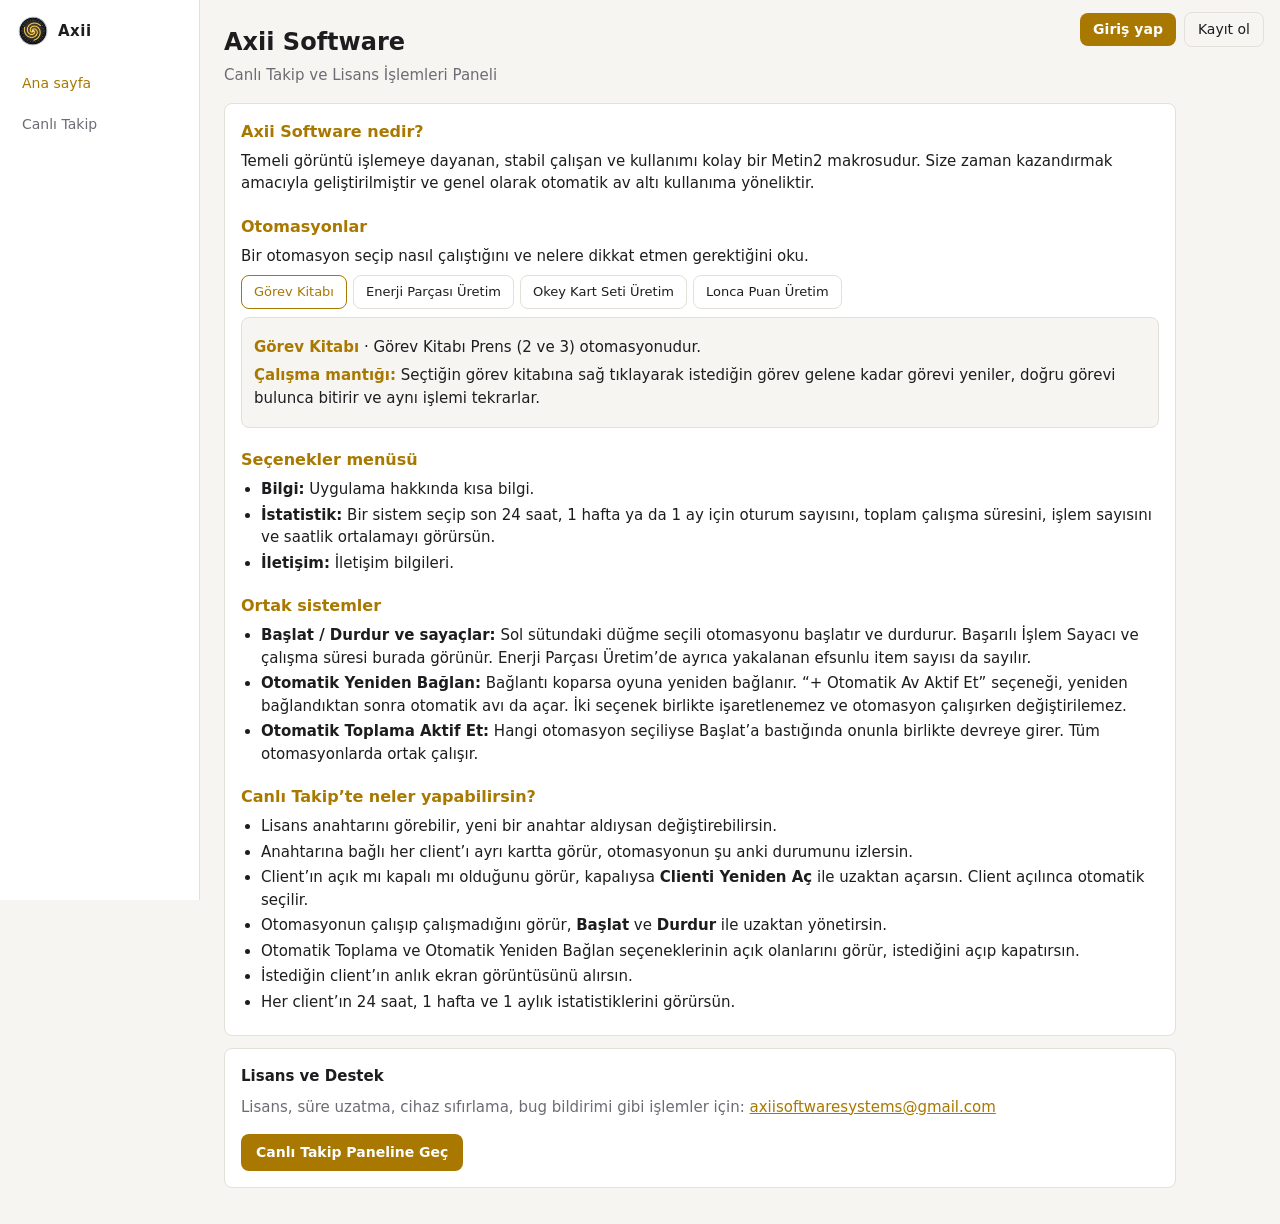
==== commit bc40f519: "Add files via upload" ====
--- a/index.html
+++ b/index.html
@@ -42,6 +42,14 @@
     <p class="alt-l">Hesabın var mı? <a id="mkGiris">Giriş yap</a></p>
   </div>
 
+  <div data-m="anahtar" class="gizli">
+    <h3>Lisans anahtarını değiştir</h3>
+    <p class="s" style="margin:0 0 8px;font-size:13px">Yeni bir anahtar aldıysan buraya gir. Hesabın bu anahtara bağlanır.</p>
+    <div class="row"><input id="maKey" placeholder="Yeni lisans anahtarı" autocomplete="off"></div>
+    <div class="row"><button id="maBtn">Değiştir</button></div>
+    <div class="msg" id="maMsg"></div>
+  </div>
+
   <div data-m="sifre" class="gizli">
     <h3>Şifre değiştir</h3>
     <p class="s gizli" id="msZor" style="margin:0 0 8px;font-size:13px">Yönetici geçici bir şifre verdi. Devam etmeden önce yeni bir şifre belirle.</p>
@@ -63,22 +71,6 @@
       <div class="card guide">
         <h3>Axii Software nedir?</h3>
         <p>Temeli görüntü işlemeye dayanan, stabil çalışan ve kullanımı kolay bir Metin2 makrosudur. Size zaman kazandırmak amacıyla geliştirilmiştir ve genel olarak otomatik av altı kullanıma yöneliktir.</p>
-
-        <h3>Arayüze genel bakış</h3>
-        <figure class="fig" id="figArayuz">
-          <svg viewBox="0 0 584 484" xmlns="http://www.w3.org/2000/svg" role="img" aria-label="Axii Software arayüz haritası"><rect class="sv-b" x="0" y="0" width="584" height="22" rx="3"/><text class="sv-t" x="10" y="15" text-anchor="start">Seçenekler</text><circle class="sv-a" cx="80" cy="11" r="9"/><text class="sv-n" x="80" y="14.5" text-anchor="middle">1</text><rect class="sv-b" x="14" y="30" width="280" height="22" rx="3"/><text class="sv-t" x="22" y="45" text-anchor="start">Durum: Hazır</text><circle class="sv-a" cx="284" cy="41" r="9"/><text class="sv-n" x="284" y="44.5" text-anchor="middle">2</text><rect class="sv-b" x="300" y="30" width="140" height="22" rx="3"/><text class="sv-r" x="310" y="45" text-anchor="start">Client Seç</text><circle class="sv-a" cx="430" cy="41" r="9"/><text class="sv-n" x="430" y="44.5" text-anchor="middle">3</text><rect class="sv-b" x="464" y="30" width="85" height="22" rx="3"/><text class="sv-t" x="472" y="45" text-anchor="start">Destek</text><rect class="sv-b" x="548" y="30" width="22" height="22" rx="3"/><text class="sv-t" x="559" y="45" text-anchor="middle">i</text><rect class="sv-b" x="14" y="60" width="136" height="26" rx="3"/><text class="sv-t" x="82" y="77" text-anchor="middle">Görev Kitabı</text><rect class="sv-b" x="154" y="60" width="136" height="26" rx="3"/><text class="sv-t" x="222" y="77" text-anchor="middle">Enerji Parçası Üretim</text><rect class="sv-b" x="294" y="60" width="136" height="26" rx="3"/><text class="sv-t" x="362" y="77" text-anchor="middle">Okey Kart Seti Üretim</text><rect class="sv-b" x="434" y="60" width="136" height="26" rx="3"/><text class="sv-t" x="502" y="77" text-anchor="middle">Lonca Puan Üretim</text><circle class="sv-a" cx="562" cy="73" r="9"/><text class="sv-n" x="562" y="76.5" text-anchor="middle">4</text><text class="sv-t" x="198" y="106" text-anchor="start">Bilgi</text><text class="sv-s" x="250" y="106" text-anchor="start">Hız</text><text class="sv-s" x="290" y="106" text-anchor="start">Efsun Koruma</text><text class="sv-s" x="375" y="106" text-anchor="start">Enerji Kristali Üretim</text><rect class="sv-a" x="198" y="112" width="40" height="2"/><circle class="sv-a" cx="560" cy="102" r="9"/><text class="sv-n" x="560" y="105.5" text-anchor="middle">5</text><rect class="sv-d" x="14" y="126" width="172" height="300" rx="3"/><circle class="sv-b" cx="100" cy="206" r="46"/><text class="sv-t" x="100" y="210" text-anchor="middle">Başlat</text><text class="sv-t" x="100" y="296" text-anchor="middle">Başarılı İşlem Sayacı: 0</text><text class="sv-s" x="100" y="316" text-anchor="middle">Çalışma süresi</text><circle class="sv-a" cx="30" cy="142" r="9"/><text class="sv-n" x="30" y="145.5" text-anchor="middle">6</text><rect class="sv-d" x="198" y="126" width="372" height="300" rx="3"/><text class="sv-s" x="384" y="270" text-anchor="middle">Seçili sekmenin içeriği</text><text class="sv-s" x="384" y="286" text-anchor="middle">(bilgi yazısı, hız, seçenekler…)</text><circle class="sv-a" cx="552" cy="142" r="9"/><text class="sv-n" x="552" y="145.5" text-anchor="middle">7</text><rect class="sv-b" x="14" y="436" width="12" height="12" rx="3"/><text class="sv-t" x="34" y="446" text-anchor="start">Otomatik Yeniden Bağlan</text><rect class="sv-b" x="210" y="436" width="12" height="12" rx="3"/><text class="sv-t" x="230" y="446" text-anchor="start">Otomatik Yeniden Bağlan + Otomatik Av Aktif Et</text><rect class="sv-b" x="14" y="460" width="12" height="12" rx="3"/><text class="sv-t" x="34" y="470" text-anchor="start">Otomatik Toplama Aktif Et</text><circle class="sv-a" cx="562" cy="452" r="9"/><text class="sv-n" x="562" y="455.5" text-anchor="middle">8</text></svg>
-          <figcaption>Uygulamanın ana ekranı (şematik gösterim).</figcaption>
-        </figure>
-        <ul>
-          <li><b>1 · Seçenekler menüsü:</b> Bilgi, İstatistik ve İletişim.</li>
-          <li><b>2 · Durum satırı:</b> Otomasyonun şu an ne yaptığını gösterir.</li>
-          <li><b>3 · Client Seç ve Destek:</b> Çalışılacak oyun penceresini seçersin, Destek’ten iletişim bilgilerine ulaşırsın.</li>
-          <li><b>4 · Otomasyon seçimi:</b> Çalıştırmak istediğin sistemi buradan seçersin.</li>
-          <li><b>5 · Alt sekmeler:</b> Seçili sistemin bilgi yazısı ve ayarları.</li>
-          <li><b>6 · Başlat / Durdur:</b> Sol sütundaki düğme, sayaç ve çalışma süresi.</li>
-          <li><b>7 · Ayarlar:</b> Seçili sekmenin içeriği.</li>
-          <li><b>8 · Ortak seçenekler:</b> Yeniden bağlanma ve otomatik toplama.</li>
-        </ul>
 
         <h3>Otomasyonlar</h3>
         <p>Bir otomasyon seçip nasıl çalıştığını ve nelere dikkat etmen gerektiğini oku.</p>
@@ -91,39 +83,19 @@
         <div class="ozel oto-p" data-k="mc">
           <p><b>Görev Kitabı</b> · Görev Kitabı Prens (2 ve 3) otomasyonudur.</p>
           <p><b>Çalışma mantığı:</b> Seçtiğin görev kitabına sağ tıklayarak istediğin görev gelene kadar görevi yeniler, doğru görevi bulunca bitirir ve aynı işlemi tekrarlar.</p>
-          <p><b>Dikkat edilecekler:</b></p>
-          <ul><li>Görüntü ayarları ölçek ve düzen %100 olmalı.</li><li>Oyun çözünürlüğü minimum 1024x768 olmalı.</li><li>Yapılacak görev kitapları 1. envanterde olmalı.</li></ul>
-          <p><b>Sekmeler:</b> Bilgi · Görev Kitabı (Prens 2 / Prens 3 seçimi) · Görevler (hangi görevlerin yapılacağı) · Hız</p>
         </div>
         <div class="ozel oto-p gizli" data-k="oto">
           <p><b>Enerji Parçası Üretim</b> · Enerji parçası ve enerji kristali üretim otomasyonudur.</p>
           <p><b>Çalışma mantığı:</b> 2, 3 ve 4. envanterlerdeki yeni itemleri takip eder, efsun koruması uygular ve büyülü çekiçle üretim yapar. Enerji Kristali Üretim sekmesi, Simyacı’dan kristal üretimini sürekli tekrarlar.</p>
-          <p><b>Dikkat edilecekler:</b></p>
-          <ul><li>Görüntü ayarları ölçek ve düzen %100 olmalı.</li><li>Oyun çözünürlüğü minimum 1024x768 olmalı.</li><li>Büyülü çekiçler 1. envanterde olmalı.</li><li>Enerji Kristali Üretim için YZK isimleri açık, karakter Simyacı’nın yanında olmalı. Her kristal 30 enerji parçası ve 1.000 Yang gerektirir.</li></ul>
-          <p><b>Sekmeler:</b> Bilgi · Hız · Efsun Koruma · Enerji Kristali Üretim</p>
         </div>
         <div class="ozel oto-p gizli" data-k="mr">
           <p><b>Okey Kart Seti Üretim</b> · Okey Kart Seti oynama otomasyonudur.</p>
           <p><b>Çalışma mantığı:</b> Okey etkinliğini baştan sona kendisi oynar ve kart seti üretimini tekrarlar.</p>
-          <p><b>Dikkat edilecekler:</b></p>
-          <ul><li>Görüntü ayarları ölçek ve düzen %100 olmalı.</li><li>Oyun çözünürlüğü minimum 1024x768 olmalı.</li></ul>
-          <p><b>Sekmeler:</b> Bilgi · Hız</p>
         </div>
         <div class="ozel oto-p gizli" data-k="ln">
           <p><b>Lonca Puan Üretim</b> <span class="soft">(Deneysel)</span> · Birden çok hesap ve karakterle günlük lonca katılımı ile exp/yang bağışı yaparak lonca puanı üretir.</p>
           <p><b>Çalışma mantığı:</b> Kayıtlı hesapları sırayla açar. İşaretli her karakterle oyuna girip günlük katılım, exp ve yang bağışını yapar, sonra sıradaki karaktere geçer. Son karakterden sonra oyundan çıkıp sıradaki hesaba geçer, son hesap bitince durur.</p>
-          <p><b>Dikkat edilecekler:</b></p>
-          <ul><li>Görüntü ayarları ölçek ve düzen %100 olmalı.</li><li>Oyun çözünürlüğü minimum 1024x768 olmalı.</li><li>Gameforge Client açık ve hesabınla giriş yapılmış olmalı.</li><li>Hesap sekmesinde hesap adını yazıp Enter’a bas, listeden hesabı seçip işlem yapılacak karakterleri işaretle.</li></ul>
-          <p><b>Sekmeler:</b> Bilgi · Hesap · Hız</p>
         </div>
-
-        <h3>Lisans sistemi</h3>
-        <ul>
-          <li>Uygulama açılırken lisans anahtarını girersin. Doğrulanınca uygulama açılır ve anahtar bir sonraki açılış için hatırlanır.</li>
-          <li>Lisansın bir bitiş tarihi ve cihaz limiti vardır. Aynı anahtarla limit kadar bilgisayarda çalışabilirsin.</li>
-          <li>Süre bitimine 7 gün ya da daha az kaldığında giriş ekranında uyarı görürsün.</li>
-          <li>Yeni sürüm yayınlandığında uygulama açılırken sana sorar. Onaylarsan kendini günceller.</li>
-        </ul>
 
         <h3>Seçenekler menüsü</h3>
         <ul>
@@ -132,24 +104,22 @@
           <li><b>İletişim:</b> İletişim bilgileri.</li>
         </ul>
 
-        <h3>Client Seç</h3>
-        <p>Ekranın üst satırındaki <b>Client Seç</b> ile açık oyun pencerelerinden otomasyonun çalışacağı pencereyi seçersin, yanındaki ✕ ile seçimi kaldırırsın. Seçtiğin pencere, Canlı Takip’teki ekran görüntüsünün de kaynağıdır. Seçili değilken yazı kırmızı, seçiliyken mavidir.</p>
-
         <h3>Ortak sistemler</h3>
         <ul>
           <li><b>Başlat / Durdur ve sayaçlar:</b> Sol sütundaki düğme seçili otomasyonu başlatır ve durdurur. Başarılı İşlem Sayacı ve çalışma süresi burada görünür. Enerji Parçası Üretim’de ayrıca yakalanan efsunlu item sayısı da sayılır.</li>
           <li><b>Otomatik Yeniden Bağlan:</b> Bağlantı koparsa oyuna yeniden bağlanır. “+ Otomatik Av Aktif Et” seçeneği, yeniden bağlandıktan sonra otomatik avı da açar. İki seçenek birlikte işaretlenemez ve otomasyon çalışırken değiştirilemez.</li>
           <li><b>Otomatik Toplama Aktif Et:</b> Hangi otomasyon seçiliyse Başlat’a bastığında onunla birlikte devreye girer. Tüm otomasyonlarda ortak çalışır.</li>
-          <li><b>Destek:</b> Üst satırdaki Destek düğmesinin yanındaki ⓘ iletişim bilgilerini açar.</li>
         </ul>
 
-        <h3>Canlı Takip’te neleri izlersin?</h3>
+        <h3>Canlı Takip’te neler yapabilirsin?</h3>
         <ul>
-          <li>Lisansının durumu ve bitiş tarihi.</li>
-          <li>Lisansına bağlı her bilgisayarın ayrı kartı ve otomasyonun şu anki durumu.</li>
-          <li>Client’ın açık ya da kapalı olduğu.</li>
-          <li>İstediğin bilgisayarın anlık ekran görüntüsü.</li>
-          <li>Her bilgisayarın 24 saat, 1 hafta ve 1 aylık istatistikleri.</li>
+          <li>Lisans anahtarını görebilir, yeni bir anahtar aldıysan değiştirebilirsin.</li>
+          <li>Anahtarına bağlı her client’ı ayrı kartta görür, otomasyonun şu anki durumunu izlersin.</li>
+          <li>Client’ın açık mı kapalı mı olduğunu görür, kapalıysa <b>Clienti Yeniden Aç</b> ile uzaktan açarsın. Client açılınca otomatik seçilir.</li>
+          <li>Otomasyonun çalışıp çalışmadığını görür, <b>Başlat</b> ve <b>Durdur</b> ile uzaktan yönetirsin.</li>
+          <li>Otomatik Toplama ve Otomatik Yeniden Bağlan seçeneklerinin açık olanlarını görür, istediğini açıp kapatırsın.</li>
+          <li>İstediğin client’ın anlık ekran görüntüsünü alırsın.</li>
+          <li>Her client’ın 24 saat, 1 hafta ve 1 aylık istatistiklerini görürsün.</li>
         </ul>
       </div>
 
@@ -168,8 +138,8 @@
       <div class="card gizli" id="sonuc">
         <div class="kv"><span>Lisans</span><span id="lic"></span></div>
         <div class="kv"><span>Bitiş tarihi</span><span id="bitis"></span></div>
+        <div class="kv"><span>Lisans anahtarı</span><span><span id="keyMetin"></span> <button class="o s" id="keyGoster">Göster</button><button class="o s" id="keyDegis">Değiştir</button></span></div>
         <div class="kv"><span>Client</span><span id="cliDurum"></span></div>
-        <div class="row" style="margin-top:12px"><button class="o" id="yenidenAc">Clienti Yeniden Aç</button></div>
       </div>
 
       <div id="cihazlar"></div>
@@ -211,14 +181,6 @@
     document.querySelectorAll(".oto-p").forEach(function (p) { p.classList.toggle("gizli", p.dataset.k !== b.dataset.k); });
   };
 });
-// img/arayuz.png eklenirse şematik görselin yerine gerçek ekran görüntüsü gösterilir
-(function () {
-  var f = $("figArayuz"), im = new Image();
-  im.alt = "Axii Software ana ekranı";
-  im.onload = function () { var sv = f.querySelector("svg"); if (sv) sv.replaceWith(im); };
-  im.src = "img/arayuz.png";
-})();
-
 // ---- Hesap: açılır pencereler ----
 var HATA = {
   bad_credentials: "E-posta ya da şifre hatalı.", pending: "Hesabın yönetici onayı bekliyor. Onaylanınca giriş yapabilirsin.",
@@ -229,10 +191,10 @@
 };
 function modalAc(v, zor) {
   mZor = !!zor; $("modal").classList.remove("gizli"); $("hAcilir").classList.add("gizli");
-  ["giris", "kayit", "sifre"].forEach(function (x) { document.querySelector('[data-m="' + x + '"]').classList.toggle("gizli", x !== v); });
+  ["giris", "kayit", "sifre", "anahtar"].forEach(function (x) { document.querySelector('[data-m="' + x + '"]').classList.toggle("gizli", x !== v); });
   $("mKapat").classList.toggle("gizli", mZor); $("msZor").classList.toggle("gizli", !mZor);
-  ["mgMsg", "mkMsg", "msMsg"].forEach(function (i) { P.yaz($(i), "", ""); });
-  var f = { giris: "mgEp", kayit: "mkEp", sifre: "msEski" }[v];
+  ["mgMsg", "mkMsg", "msMsg", "maMsg"].forEach(function (i) { P.yaz($(i), "", ""); });
+  var f = { giris: "mgEp", kayit: "mkEp", sifre: "msEski", anahtar: "maKey" }[v];
   setTimeout(function () { $(f).focus(); }, 30);
 }
 function modalKapat() { if (!mZor) $("modal").classList.add("gizli"); }
@@ -277,13 +239,33 @@
     if (profil) profil.degistir = false; sorgula(true);
   });
 }
+var keyGorunur = false;
+function keyGuncelle() {
+  var k = (profil && profil.anahtar) || "";
+  $("keyMetin").textContent = !k ? "—" : (keyGorunur ? k : k.slice(0, 5) + "••••••••" + k.slice(-4));
+  $("keyGoster").textContent = keyGorunur ? "Gizle" : "Göster";
+}
+$("keyGoster").onclick = function () { keyGorunur = !keyGorunur; keyGuncelle(); };
+$("keyDegis").onclick = function () { modalAc("anahtar"); };
+function anahtarDegistir() {
+  var k = $("maKey").value.trim().toUpperCase();
+  if (!k) { P.yaz($("maMsg"), "Yeni anahtarı gir.", "bad"); return; }
+  $("maBtn").disabled = true; P.yaz($("maMsg"), "Kontrol ediliyor...", "soft");
+  P.api("/v1/uye/anahtar", { key: k }).then(function (j) {
+    $("maBtn").disabled = false;
+    if (!j.ok) { P.yaz($("maMsg"), HATA[j.code] || ("Hata: " + (j.code || j._status)), "bad"); return; }
+    $("maKey").value = ""; mZor = false; $("modal").classList.add("gizli");
+    kartlar = {}; $("cihazlar").textContent = ""; acik();
+  }).catch(function () { $("maBtn").disabled = false; P.yaz($("maMsg"), "Sunucuya ulaşılamadı.", "bad"); });
+}
+$("maBtn").onclick = anahtarDegistir; $("maKey").onkeydown = function (e) { if (e.key === "Enter") anahtarDegistir(); };
 $("mgBtn").onclick = girisGonder; $("mkBtn").onclick = kayitGonder; $("msBtn").onclick = sifreKaydet;
 [["mgEp", girisGonder], ["mgSf", girisGonder], ["mkEp", kayitGonder], ["mkSf", kayitGonder], ["mkKey", kayitGonder], ["msEski", sifreKaydet], ["msYeni", sifreKaydet]].forEach(function (x) {
   $(x[0]).onkeydown = function (e) { if (e.key === "Enter") x[1](); };
 });
 
 function girisGoster(ipucu) {
-  profil = null; gKapatYerel(); kartlar = {};
+  profil = null; keyGorunur = false; gKapatYerel(); kartlar = {};
   ["sonuc", "gKart"].forEach(function (i) { $(i).classList.add("gizli"); });
   $("cihazlar").textContent = ""; P.yaz($("gMsg"), "", "");
   $("hGiris").classList.remove("gizli"); $("hKayit").classList.remove("gizli"); $("hMenu").classList.add("gizli"); $("hAcilir").classList.add("gizli");
@@ -301,7 +283,7 @@
   if (!oturum()) { girisGoster(); return; }
   P.api("/v1/uye/ben").then(function (j) {
     if (!j.ok) { localStorage.removeItem(P.TK); girisGoster(j.code === "unauthorized" ? "Oturum süresi doldu, tekrar giriş yap." : ""); return; }
-    profil = j;
+    profil = j; keyGuncelle();
     $("hGiris").classList.add("gizli"); $("hKayit").classList.add("gizli"); $("hMenu").classList.remove("gizli");
     $("hKim").textContent = j.eposta; $("hKim").title = j.eposta; $("yonLink").classList.toggle("gizli", j.rol !== "admin");
     $("girisIpucu").classList.add("gizli");
@@ -325,13 +307,14 @@
     $("lic").textContent = !j.aktif ? "İptal edilmiş" : (dolmus ? "Süresi dolmuş" : "Aktif");
     $("lic").className = (!j.aktif || dolmus) ? "bad" : "ok";
     $("bitis").textContent = j.bitis || "—";
-    var n = j.cihazlar.length, kapali = j.cihazlar.filter(function (c) { return kapaliMi(c, j.simdi); }).length, cd = $("cliDurum");
+    var n = j.cihazlar.length, kapali = j.cihazlar.filter(function (c) { return clientKapali(c, j.simdi); }).length, cd = $("cliDurum");
     cd.textContent = !n ? "—" : (kapali === 0 ? "Açık" : (kapali === n ? "Client kapalı" : kapali + " / " + n + " bilgisayarda client kapalı"));
     cd.className = !n ? "" : (kapali === 0 ? "ok" : "bad");
     cihazlariCiz(j.cihazlar, j.simdi);
   }).catch(function () { P.yaz($("gMsg"), "Sunucuya ulaşılamadı.", "bad"); });
 }
-function kapaliMi(c, simdi) { return c.guncelleme == null || (simdi - c.guncelleme) > 180; }
+function kapaliMi(c, simdi) { return c.guncelleme == null || (simdi - c.guncelleme) > 180; }   // uygulama haber vermiyor
+function clientKapali(c, simdi) { return kapaliMi(c, simdi) || !!(c.kontrol && !c.kontrol.client); }  // uygulama kapalı ya da oyun client'ı kapalı
 
 // ---- İstatistik (uygulamadaki Seçenekler > İstatistik ile aynı sistemler) ----
 var IST = [
@@ -369,11 +352,56 @@
   var w = P.el("div", "", "tw"); w.appendChild(tbl); kap.appendChild(w);
 }
 
+var MODAD = { MC: "Görev Kitabı", OTO: "Enerji Parçası Üretim", MR: "Okey Kart Seti Üretim", LN: "Lonca Puan Üretim", HOME: "Otomasyon seçili değil" };
+
+// Uzaktan komut: panel komutu bırakır, uygulama ~6 sn içinde alır ve sonucu bildirir.
+function komut(k, id, ad, arg) {
+  if (k.mesgul || !oturum()) return;
+  k.mesgul = true; kontrolCiz(k);
+  P.yaz(k.kmsg, ad === "client_ac" ? "Client açılıyor, birkaç deneme gerekebilir..." : "Komut gönderildi...", "soft");
+  function bitti(m, ok) { k.mesgul = false; P.yaz(k.kmsg, m, ok ? "ok" : "bad"); kontrolCiz(k); sorgula(false); }
+  P.api("/v1/uye/komut", { cihaz: id, ad: ad, arg: arg || "" }).then(function (j) {
+    if (!j.ok) { bitti(j.code === "busy" ? "Bu bilgisayarda başka bir komut işleniyor." : (j.code === "rate_limited" ? "Çok fazla istek, biraz bekle." : "Hata: " + j.code), false); return; }
+    var bas = Date.now(), sure = ad === "client_ac" ? 150000 : 40000;
+    var t = setInterval(function () {
+      P.api("/v1/uye/komut-sorgula", { cihaz: id }).then(function (r) {
+        if (!r.ok) return;
+        if (r.durum === "bekliyor") {
+          if (Date.now() - bas > sure) { clearInterval(t); bitti("Bilgisayardan yanıt gelmedi. Uygulama kapalı ya da güncel olmayan bir sürüm olabilir.", false); }
+          return;
+        }
+        clearInterval(t);
+        if (r.durum === "tamam") bitti(r.mesaj || "Tamam.", true);
+        else if (r.durum === "hata") bitti(r.mesaj || "Komut başarısız.", false);
+        else bitti("Bilgisayardan yanıt gelmedi.", false);
+      }).catch(function () {});
+    }, 2000);
+  }).catch(function () { bitti("Sunucuya ulaşılamadı.", false); });
+}
+
+// Kartın uzaktan kontrol bölümünü son bilinen duruma göre çizer.
+function kontrolCiz(k) {
+  var c = k.sonC, kt = c && c.kontrol, kilit = k.mesgul || k.kapali;
+  k.kont.classList.toggle("gizli", !kt);
+  k.kontYok.classList.toggle("gizli", !!kt);
+  k.acBtn.disabled = kilit || (kt && kt.client === 1);
+  k.acBtn.title = (kt && kt.client === 1) ? "Client zaten açık" : "";
+  if (!kt) return;
+  var ad = kt.ml ? "Enerji Kristali Üretim" : (MODAD[kt.mod] || kt.mod);
+  k.oto.textContent = (kt.calisiyor ? "Çalışıyor" : "Durdu") + " · " + ad;
+  k.oto.className = kt.calisiyor ? "ok" : "bad";
+  k.bsBtn.textContent = kt.calisiyor ? "Durdur" : "Başlat"; k.bsBtn.disabled = kilit;
+  function tgl(b, ad2, acik) { b.textContent = (acik ? "☑ " : "☐ ") + ad2; b.classList.toggle("on", acik); }
+  tgl(k.tTop, "Otomatik Toplama", !!kt.toplama); tgl(k.tBag, "Otomatik Yeniden Bağlan", kt.bag === "baglan"); tgl(k.tAv, "Yeniden Bağlan + Oto Av", kt.bag === "baglan_av");
+  k.tTop.disabled = kilit; k.tBag.disabled = kilit || !!kt.calisiyor; k.tAv.disabled = kilit || !!kt.calisiyor;
+  k.tBag.title = k.tAv.title = kt.calisiyor ? "Otomasyon çalışırken değiştirilemez, önce durdur." : "";
+}
+
 function cihazlariCiz(liste, simdi) {
   var kap = $("cihazlar");
   if (!liste.length) {
     kap.textContent = ""; kartlar = {};
-    kap.appendChild(P.el("div", "Bu lisansla henüz bir bilgisayar kaydedilmemiş.", "msg soft"));
+    kap.appendChild(P.el("div", "Bu lisansla henüz bir client kaydedilmemiş.", "msg soft"));
     return;
   }
   Array.prototype.forEach.call(kap.querySelectorAll(":scope > .msg"), function (n) { n.remove(); });
@@ -382,25 +410,38 @@
     gelen[c.id] = true;
     var k = kartlar[c.id];
     if (!k) {
-      k = { kok: P.el("div", "", "card"), ust: P.el("div", "", "row"), nokta: P.el("span", "", "dot"), ad: P.el("strong"), rozet: P.el("span", "Client kapalı", "rozet gizli"),
+      k = { kok: P.el("div", "", "card"), ust: P.el("div", "", "row"), nokta: P.el("span", "", "dot"), ad: P.el("strong"), rozet: P.el("span", "", "rozet gizli"),
             metin: P.el("div", "", "metin"), zaman: P.el("div", "", "soft"), btn: P.el("button", "Ekran görüntüsü al", "o"), istBtn: P.el("button", "İstatistik", "o"),
-            ist: P.el("div", "", "gizli"), donem: 0, veri: null };
+            acBtn: P.el("button", "Clienti Yeniden Aç", "o"), ist: P.el("div", "", "gizli"), donem: 0, veri: null, mesgul: false, kapali: false, sonC: null,
+            kont: P.el("div", "", "row"), kontYok: P.el("div", "Uzaktan kontrol için uygulamanın güncel sürümü gerekir.", "msg soft gizli"),
+            oto: P.el("strong"), bsBtn: P.el("button", "Başlat", "o s"), tTop: P.el("button", "", "o s"), tBag: P.el("button", "", "o s"), tAv: P.el("button", "", "o s"),
+            kmsg: P.el("div", "", "msg") };
       k.ust.style.justifyContent = "space-between";
       var sol = P.el("div"), sag = P.el("div");
       sol.appendChild(k.nokta); sol.appendChild(k.ad); sol.appendChild(k.rozet);
-      k.istBtn.style.marginRight = "6px"; sag.appendChild(k.istBtn); sag.appendChild(k.btn);
+      [k.istBtn, k.btn, k.acBtn].forEach(function (b) { b.style.marginLeft = "6px"; sag.appendChild(b); });
       k.ust.appendChild(sol); k.ust.appendChild(sag);
       k.zaman.style.fontSize = "13px"; k.ist.style.marginTop = "10px";
-      k.kok.appendChild(k.ust); k.kok.appendChild(k.metin); k.kok.appendChild(k.zaman); k.kok.appendChild(k.ist);
+      var lb = P.el("span", "Otomasyon: ", "soft"); k.kont.appendChild(lb); k.kont.appendChild(k.oto);
+      [k.bsBtn, k.tTop, k.tBag, k.tAv].forEach(function (b) { k.kont.appendChild(b); });
+      k.kont.style.marginTop = "10px";
+      k.kok.appendChild(k.ust); k.kok.appendChild(k.metin); k.kok.appendChild(k.zaman); k.kok.appendChild(k.kont); k.kok.appendChild(k.kontYok); k.kok.appendChild(k.kmsg); k.kok.appendChild(k.ist);
       k.btn.onclick = function () { gGetir(c.id, k.ad.textContent); };
       k.istBtn.onclick = function () {
         var ac = k.ist.classList.contains("gizli"); k.ist.classList.toggle("gizli", !ac); k.istBtn.classList.toggle("on", ac);
         if (ac) istCiz(k);
       };
+      k.acBtn.onclick = function () { komut(k, c.id, "client_ac", ""); };
+      k.bsBtn.onclick = function () { komut(k, c.id, k.sonC.kontrol.calisiyor ? "durdur" : "baslat", ""); };
+      k.tTop.onclick = function () { komut(k, c.id, "toplama", k.sonC.kontrol.toplama ? "0" : "1"); };
+      k.tBag.onclick = function () { komut(k, c.id, "bag", k.sonC.kontrol.bag === "baglan" ? "yok" : "baglan"); };
+      k.tAv.onclick = function () { komut(k, c.id, "bag", k.sonC.kontrol.bag === "baglan_av" ? "yok" : "baglan_av"); };
       kartlar[c.id] = k; kap.appendChild(k.kok);
     }
-    var kapali = kapaliMi(c, simdi);
-    k.nokta.style.background = kapali ? "#8b8f99" : "#4fb35c";
+    var uygKapali = kapaliMi(c, simdi), kapali = clientKapali(c, simdi);
+    k.sonC = c; k.kapali = uygKapali;
+    k.nokta.style.background = uygKapali ? "#8b8f99" : "#4fb35c";
+    k.rozet.textContent = uygKapali ? "Uygulama kapalı" : "Client kapalı";
     k.rozet.classList.toggle("gizli", !kapali);
     k.ad.textContent = c.ad;
     k.metin.textContent = c.metin ? (kapali ? "Son bildirilen durum: " + c.metin : c.metin) : "Henüz durum bildirilmedi.";
@@ -408,13 +449,12 @@
     k.veri = c.ist || null;
     if (!k.ist.classList.contains("gizli")) istCiz(k);
     k.btn.disabled = !!gZam;
+    kontrolCiz(k);
   });
   Object.keys(kartlar).forEach(function (id) {
     if (!gelen[id]) { kartlar[id].kok.remove(); delete kartlar[id]; }
   });
 }
-
-$("yenidenAc").onclick = function () { P.yaz($("gMsg"), "Clienti Yeniden Aç özelliği yakında eklenecek.", "soft"); };
 
 // ---- Client görüntüsü (cihaz bazlı) ----
 function butonlar(kilit) { Object.keys(kartlar).forEach(function (id) { kartlar[id].btn.disabled = kilit; }); }
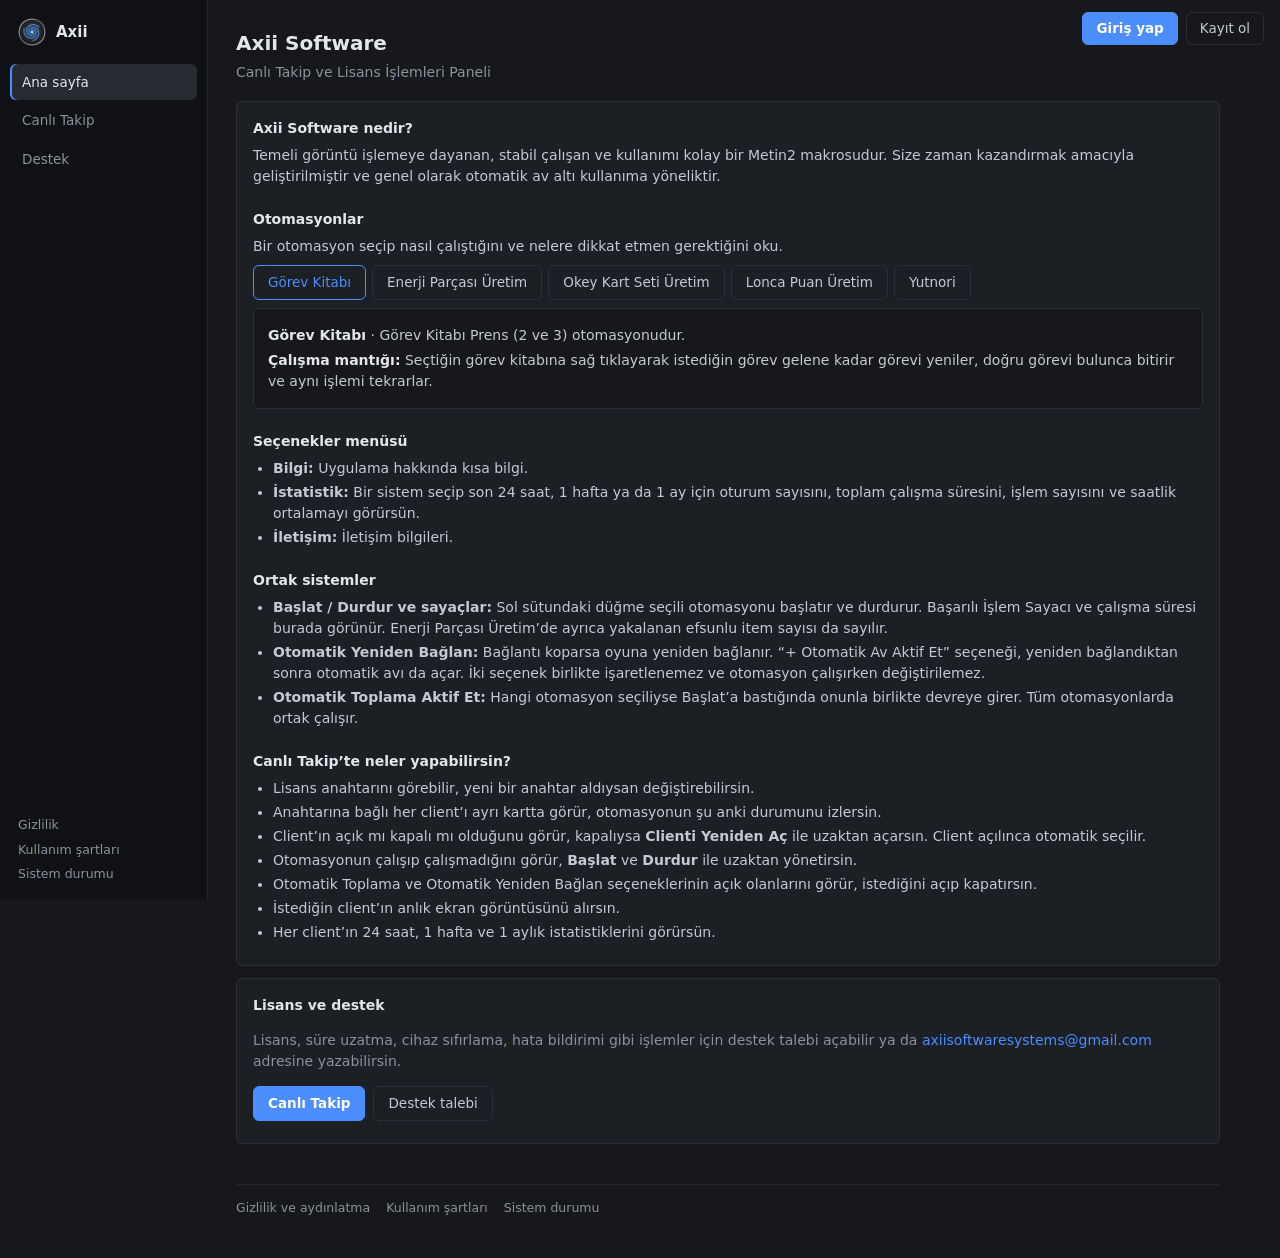
==== commit d1a40cb0: "Add files via upload" ====
--- a/index.html
+++ b/index.html
@@ -1,24 +1,24 @@
 <!doctype html>
 <html lang="tr"><head><meta charset="utf-8">
+<meta http-equiv="Content-Security-Policy" content="default-src 'none'; script-src 'self'; style-src 'self'; img-src 'self' data:; connect-src https://axii-lisans.axiisoftwaresystems.workers.dev; base-uri 'none'; form-action 'none'">
 <meta name="viewport" content="width=device-width,initial-scale=1">
 <title>Axii Software</title>
+<link rel="icon" href="logo.png">
 <link rel="stylesheet" href="panel.css">
 </head><body>
 
-<!-- Sağ üstte sabit hesap alanı -->
 <div class="hesap" id="hesap">
   <button id="hGiris">Giriş yap</button><button id="hKayit" class="o">Kayıt ol</button>
-  <div id="hMenu" class="gizli" style="position:relative">
+  <div id="hMenu" class="hesap-menu gizli">
     <button id="hKim" class="o"></button>
     <div class="acilir gizli" id="hAcilir">
       <a id="sifreLink">Şifre değiştir</a>
-      <a id="yonLink" href="yonetim.html" class="gizli">Yönetim paneli</a>
+      <a id="yonLink" href="https://axii-lisans.axiisoftwaresystems.workers.dev/yonetim" class="gizli">Yönetim paneli</a>
       <a id="cikis">Çıkış yap</a>
     </div>
   </div>
 </div>
 
-<!-- Giriş / kayıt / şifre değiştirme: tek açılır pencere -->
 <div class="modal gizli" id="modal"><div class="mkutu">
   <button class="x" id="mKapat" aria-label="Kapat">×</button>
 
@@ -28,33 +28,55 @@
     <div class="row"><input id="mgSf" type="password" placeholder="Şifre" autocomplete="current-password"></div>
     <div class="row"><button id="mgBtn">Giriş yap</button></div>
     <div class="msg" id="mgMsg"></div>
-    <p class="alt-l">Hesabın yok mu? <a id="mgKayit">Kayıt ol</a></p>
+    <p class="alt-l"><a id="mgUnuttum">Şifremi unuttum</a> · Hesabın yok mu? <a id="mgKayit">Kayıt ol</a></p>
   </div>
 
   <div data-m="kayit" class="gizli">
     <h3>Kayıt ol</h3>
     <div class="row"><input id="mkEp" type="email" placeholder="E-posta" autocomplete="username"></div>
-    <div class="row"><input id="mkSf" type="password" placeholder="Şifre (en az 8 karakter)" autocomplete="new-password"></div>
+    <div class="row"><input id="mkSf" type="password" placeholder="Şifre (en az 10 karakter)" autocomplete="new-password"></div>
     <div class="row"><input id="mkKey" placeholder="Lisans anahtarı" autocomplete="off"></div>
-    <p class="s" style="margin:6px 0;font-size:13px">Hesabın, yönetici onayından sonra aktif olur.</p>
+    <label class="onay"><input type="checkbox" id="mkRiza"><span><a href="gizlilik.html" target="_blank" rel="noopener">Aydınlatma metnini</a> ve <a href="sartlar.html" target="_blank" rel="noopener">kullanım şartlarını</a> okudum. Canlı takip için durum bilgisinin ve istediğimde ekran görüntüsünün işlenmesini kabul ediyorum.</span></label>
+    <p class="not">Hesabın, yönetici onayından sonra aktif olur.</p>
     <div class="row"><button id="mkBtn">Kayıt ol</button></div>
     <div class="msg" id="mkMsg"></div>
     <p class="alt-l">Hesabın var mı? <a id="mkGiris">Giriş yap</a></p>
   </div>
 
+  <div data-m="unuttum" class="gizli">
+    <h3>Şifre sıfırla</h3>
+    <p class="not">Hesabına bağlı lisans anahtarı seni doğrular. Yeni şifre belirleyince tüm açık oturumların kapanır.</p>
+    <div class="row"><input id="muEp" type="email" placeholder="E-posta" autocomplete="username"></div>
+    <div class="row"><input id="muKey" placeholder="Lisans anahtarı" autocomplete="off"></div>
+    <div class="row"><input id="muSf" type="password" placeholder="Yeni şifre (en az 10 karakter)" autocomplete="new-password"></div>
+    <div class="row"><button id="muBtn">Şifreyi sıfırla</button></div>
+    <div class="msg" id="muMsg"></div>
+    <p class="alt-l"><a id="muGiris">Girişe dön</a></p>
+  </div>
+
   <div data-m="anahtar" class="gizli">
     <h3>Lisans anahtarını değiştir</h3>
-    <p class="s" style="margin:0 0 8px;font-size:13px">Yeni bir anahtar aldıysan buraya gir. Hesabın bu anahtara bağlanır.</p>
+    <p class="not">Yeni bir anahtar aldıysan buraya gir. Hesabın bu anahtara bağlanır.</p>
     <div class="row"><input id="maKey" placeholder="Yeni lisans anahtarı" autocomplete="off"></div>
     <div class="row"><button id="maBtn">Değiştir</button></div>
     <div class="msg" id="maMsg"></div>
   </div>
 
+  <div data-m="cihaz" class="gizli">
+    <h3>Client ayarları</h3>
+    <div class="row"><input id="mcAd" placeholder="Client adı" maxlength="40" autocomplete="off"></div>
+    <div class="row"><button id="mcKaydet">Adı kaydet</button></div>
+    <hr>
+    <p class="not">Clienti silersen kaydı ve tüm verisi kaldırılır, client sınırından düşer. Yalnızca uygulaması kapalı olan client silinebilir.</p>
+    <div class="row"><button id="mcSil" class="tehlike">Clienti sil</button></div>
+    <div class="msg" id="mcMsg"></div>
+  </div>
+
   <div data-m="sifre" class="gizli">
     <h3>Şifre değiştir</h3>
-    <p class="s gizli" id="msZor" style="margin:0 0 8px;font-size:13px">Yönetici geçici bir şifre verdi. Devam etmeden önce yeni bir şifre belirle.</p>
+    <p class="not gizli" id="msZor">Yönetici geçici bir şifre verdi. Devam etmeden önce yeni bir şifre belirle.</p>
     <div class="row"><input id="msEski" type="password" placeholder="Mevcut şifre" autocomplete="current-password"></div>
-    <div class="row"><input id="msYeni" type="password" placeholder="Yeni şifre (en az 8 karakter)" autocomplete="new-password"></div>
+    <div class="row"><input id="msYeni" type="password" placeholder="Yeni şifre (en az 10 karakter)" autocomplete="new-password"></div>
     <div class="row"><button id="msBtn">Kaydet</button></div>
     <div class="msg" id="msMsg"></div>
   </div>
@@ -64,11 +86,13 @@
   <aside class="side" id="side"></aside>
   <main class="main">
 
+    <div class="bildirim s gizli" id="bakimBilgi"></div>
+
     <section data-s="ana">
       <h2>Axii Software</h2>
-      <p class="s">Canlı Takip ve Lisans İşlemleri Paneli</p>
-
-      <div class="card guide">
+      <p class="alt-baslik">Canlı Takip ve Lisans İşlemleri Paneli</p>
+
+      <div class="card rehber">
         <h3>Axii Software nedir?</h3>
         <p>Temeli görüntü işlemeye dayanan, stabil çalışan ve kullanımı kolay bir Metin2 makrosudur. Size zaman kazandırmak amacıyla geliştirilmiştir ve genel olarak otomatik av altı kullanıma yöneliktir.</p>
 
@@ -79,6 +103,7 @@
           <button class="o" data-k="oto">Enerji Parçası Üretim</button>
           <button class="o" data-k="mr">Okey Kart Seti Üretim</button>
           <button class="o" data-k="ln">Lonca Puan Üretim</button>
+          <button class="o" data-k="yn">Yutnori</button>
         </div>
         <div class="ozel oto-p" data-k="mc">
           <p><b>Görev Kitabı</b> · Görev Kitabı Prens (2 ve 3) otomasyonudur.</p>
@@ -95,6 +120,11 @@
         <div class="ozel oto-p gizli" data-k="ln">
           <p><b>Lonca Puan Üretim</b> <span class="soft">(Deneysel)</span> · Birden çok hesap ve karakterle günlük lonca katılımı ile exp/yang bağışı yaparak lonca puanı üretir.</p>
           <p><b>Çalışma mantığı:</b> Kayıtlı hesapları sırayla açar. İşaretli her karakterle oyuna girip günlük katılım, exp ve yang bağışını yapar, sonra sıradaki karaktere geçer. Son karakterden sonra oyundan çıkıp sıradaki hesaba geçer, son hesap bitince durur.</p>
+        </div>
+
+        <div class="ozel oto-p gizli" data-k="yn">
+          <p><b>Yutnori</b> · Cadılar Bayramı Yutnori mini oyununu bilgisayara karşı kendisi oynar.</p>
+          <p><b>Çalışma mantığı:</b> Etkinlik penceresinden Yutnori’yi açar ve oyunu başlatır. Her atıştan önce taşların konumuna göre olasılık menüsünden sonucu seçer, iki taşı mümkün olduğunca üst üste getirip birlikte götürür, rakip taşını yakalayabiliyorsa yakalar. Oyun bitince ödülü alıp yeni oyuna geçer. Envanterde Yutnori Oyun Tahtası ve 30.000 Yang olmalı.</p>
         </div>
 
         <h3>Seçenekler menüsü</h3>
@@ -124,380 +154,55 @@
       </div>
 
       <div class="card">
-        <h3>Lisans ve Destek</h3>
-        <p class="s">Lisans, süre uzatma, cihaz sıfırlama, bug bildirimi gibi işlemler için: <a href="mailto:axiisoftwaresystems@gmail.com" style="color:var(--acc)">axiisoftwaresystems@gmail.com</a></p>
-        <a class="btn" href="#durum">Canlı Takip Paneline Geç</a>
+        <h3>Lisans ve destek</h3>
+        <p class="soft">Lisans, süre uzatma, cihaz sıfırlama, hata bildirimi gibi işlemler için destek talebi açabilir ya da <a href="mailto:axiisoftwaresystems@gmail.com">axiisoftwaresystems@gmail.com</a> adresine yazabilirsin.</p>
+        <div class="row"><a class="btn" href="#durum">Canlı Takip</a><a class="btn o" href="#destek">Destek talebi</a></div>
       </div>
     </section>
 
     <section data-s="durum" hidden>
       <h2>Canlı Takip</h2>
-      <p class="s">Axii Software, temeli görüntü işlemeye dayanan, stabil çalışan ve kullanımı kolay bir Metin2 makrosudur. Size zaman kazandırmak amacıyla geliştirilmiştir ve genel olarak otomatik av altı kullanıma yöneliktir.</p>
+      <p class="alt-baslik">Bilgisayarlarındaki Axii Software’i uzaktan izle ve yönet.</p>
       <div class="msg soft" id="girisIpucu">Canlı Takip için sağ üstten giriş yap.</div>
 
       <div class="card gizli" id="sonuc">
         <div class="kv"><span>Lisans</span><span id="lic"></span></div>
         <div class="kv"><span>Bitiş tarihi</span><span id="bitis"></span></div>
-        <div class="kv"><span>Lisans anahtarı</span><span><span id="keyMetin"></span> <button class="o s" id="keyGoster">Göster</button><button class="o s" id="keyDegis">Değiştir</button></span></div>
+        <div class="kv"><span>Lisans anahtarı</span><span><span class="m" id="keyMetin"></span> <button class="o k" id="keyGoster">Göster</button><button class="o k" id="keyDegis">Değiştir</button></span></div>
         <div class="kv"><span>Client</span><span id="cliDurum"></span></div>
       </div>
 
       <div id="cihazlar"></div>
 
       <div class="card gizli" id="gKart">
-        <div class="row" style="justify-content:space-between">
-          <h3 style="margin:0" id="gBaslik">Client görüntüsü</h3>
-          <button id="gKapat" class="o s">Kapat ve sil</button>
-        </div>
-        <img id="gImg" class="shot" alt="Client görüntüsü">
+        <div class="row ara">
+          <h3 id="gBaslik">Client görüntüsü</h3>
+          <button id="gKapat" class="o k">Kapat ve sil</button>
+        </div>
+        <img id="gImg" class="goruntu" alt="Client görüntüsü">
       </div>
       <div class="msg soft" id="gMsg"></div>
     </section>
 
+    <section data-s="destek" hidden>
+      <h2>Destek</h2>
+      <p class="alt-baslik">Sorunlarını ve isteklerini buradan ilet. Yanıt aşağıda görünür.</p>
+      <div class="msg soft gizli" id="dGiris">Destek talebi için sağ üstten giriş yap.</div>
+      <div id="dGovde" class="gizli">
+        <div class="card">
+          <h3>Yeni talep</h3>
+          <div class="row"><input id="dKonu" class="tam" maxlength="80" placeholder="Konu"></div>
+          <div class="row"><textarea id="dMesaj" maxlength="2000" placeholder="Sorunu ya da isteğini yaz"></textarea></div>
+          <div class="row"><button id="dGonder">Gönder</button></div>
+          <div class="msg" id="dMsg"></div>
+        </div>
+        <div id="dListe"></div>
+      </div>
+    </section>
+
+    <div class="altbilgi"><a href="gizlilik.html">Gizlilik ve aydınlatma</a><a href="sartlar.html">Kullanım şartları</a><a href="durum.html">Sistem durumu</a></div>
   </main>
 </div>
-<script src="panel.js"></script>
-<script>
-var P = Panel, $ = P.$;
-var gZam = null, gBitis = 0, gCihaz = null, profil = null, mZor = false;
-var kartlar = {};   // cihaz kimliği -> kart öğeleri
-
-function gec(sn) {
-  if (sn == null) return "—";
-  var f = Math.floor(Date.now() / 1000) - sn;
-  if (f < 5) return "az önce";
-  if (f < 60) return f + " saniye önce";
-  if (f < 3600) return Math.floor(f / 60) + " dakika önce";
-  if (f < 86400) return Math.floor(f / 3600) + " saat önce";
-  return Math.floor(f / 86400) + " gün önce";
-}
-function oturum() { return localStorage.getItem(P.TK) || ""; }
-function sure(sn) { var sa = Math.floor(sn / 3600), dk = Math.floor(sn % 3600 / 60); return (sa > 0 ? sa + " sa " : "") + dk + " dk"; }
-
-// ---- Ana sayfa: otomasyon seçici ----
-document.querySelectorAll("#otoChips button").forEach(function (b) {
-  b.onclick = function () {
-    document.querySelectorAll("#otoChips button").forEach(function (x) { x.classList.toggle("on", x === b); });
-    document.querySelectorAll(".oto-p").forEach(function (p) { p.classList.toggle("gizli", p.dataset.k !== b.dataset.k); });
-  };
-});
-// ---- Hesap: açılır pencereler ----
-var HATA = {
-  bad_credentials: "E-posta ya da şifre hatalı.", pending: "Hesabın yönetici onayı bekliyor. Onaylanınca giriş yapabilirsin.",
-  rate_limited: "Çok fazla deneme yapıldı, biraz bekle.", bad_email: "E-posta adresi geçersiz.",
-  weak_password: "Şifre en az 8 karakter olmalı.", invalid_key: "Geçersiz lisans anahtarı.", inactive: "Bu lisans devre dışı.",
-  expired: "Lisans süresi dolmuş.", key_taken: "Bu lisans anahtarı başka bir hesaba bağlı.", email_taken: "Bu e-posta ile zaten bir hesap var.",
-  bad_request: "Girdiğin bilgileri kontrol et.", no_key: "Hesabına bağlı bir lisans anahtarı yok."
-};
-function modalAc(v, zor) {
-  mZor = !!zor; $("modal").classList.remove("gizli"); $("hAcilir").classList.add("gizli");
-  ["giris", "kayit", "sifre", "anahtar"].forEach(function (x) { document.querySelector('[data-m="' + x + '"]').classList.toggle("gizli", x !== v); });
-  $("mKapat").classList.toggle("gizli", mZor); $("msZor").classList.toggle("gizli", !mZor);
-  ["mgMsg", "mkMsg", "msMsg", "maMsg"].forEach(function (i) { P.yaz($(i), "", ""); });
-  var f = { giris: "mgEp", kayit: "mkEp", sifre: "msEski", anahtar: "maKey" }[v];
-  setTimeout(function () { $(f).focus(); }, 30);
-}
-function modalKapat() { if (!mZor) $("modal").classList.add("gizli"); }
-$("mKapat").onclick = modalKapat;
-$("modal").onclick = function (e) { if (e.target === this) modalKapat(); };
-document.addEventListener("keydown", function (e) { if (e.key === "Escape") { modalKapat(); $("hAcilir").classList.add("gizli"); } });
-document.addEventListener("click", function (e) { if (!$("hMenu").contains(e.target)) $("hAcilir").classList.add("gizli"); });
-$("hGiris").onclick = function () { modalAc("giris"); };
-$("hKayit").onclick = function () { modalAc("kayit"); };
-$("mgKayit").onclick = function () { modalAc("kayit"); };
-$("mkGiris").onclick = function () { modalAc("giris"); };
-$("hKim").onclick = function () { $("hAcilir").classList.toggle("gizli"); };
-$("sifreLink").onclick = function () { modalAc("sifre", false); };
-
-function girisGonder() {
-  var e = $("mgEp").value.trim(), p = $("mgSf").value;
-  if (!e || !p) { P.yaz($("mgMsg"), "E-posta ve şifreyi gir.", "bad"); return; }
-  $("mgBtn").disabled = true; P.yaz($("mgMsg"), "Giriş yapılıyor...", "soft");
-  P.api("/v1/uye/giris", { eposta: e, sifre: p }, "").then(function (j) {
-    $("mgBtn").disabled = false;
-    if (!j.ok) { P.yaz($("mgMsg"), HATA[j.code] || ("Hata: " + (j.code || j._status)), "bad"); return; }
-    $("mgSf").value = ""; localStorage.setItem(P.TK, j.token);
-    mZor = false; $("modal").classList.add("gizli"); acik();
-  }).catch(function () { $("mgBtn").disabled = false; P.yaz($("mgMsg"), "Sunucuya ulaşılamadı.", "bad"); });
-}
-function kayitGonder() {
-  var e = $("mkEp").value.trim(), p = $("mkSf").value, k = $("mkKey").value.trim().toUpperCase();
-  if (!e || !p || !k) { P.yaz($("mkMsg"), "Tüm alanları doldur.", "bad"); return; }
-  $("mkBtn").disabled = true; P.yaz($("mkMsg"), "Gönderiliyor...", "soft");
-  P.api("/v1/uye/kayit", { eposta: e, sifre: p, key: k }, "").then(function (j) {
-    $("mkBtn").disabled = false;
-    if (!j.ok) { P.yaz($("mkMsg"), HATA[j.code] || ("Hata: " + (j.code || j._status)), "bad"); return; }
-    $("mkSf").value = ""; $("mkKey").value = "";
-    modalAc("giris"); $("mgEp").value = e; P.yaz($("mgMsg"), "Kayıt alındı. Yönetici onayından sonra giriş yapabilirsin.", "ok");
-  }).catch(function () { $("mkBtn").disabled = false; P.yaz($("mkMsg"), "Sunucuya ulaşılamadı.", "bad"); });
-}
-function sifreKaydet() {
-  P.yaz($("msMsg"), "Kaydediliyor...", "soft");
-  P.api("/v1/uye/sifre", { eski: $("msEski").value, yeni: $("msYeni").value }).then(function (j) {
-    if (!j.ok) { P.yaz($("msMsg"), j.code === "bad_credentials" ? "Mevcut şifre yanlış." : (HATA[j.code] || ("Hata: " + j.code)), "bad"); return; }
-    $("msEski").value = ""; $("msYeni").value = ""; mZor = false; $("modal").classList.add("gizli");
-    if (profil) profil.degistir = false; sorgula(true);
-  });
-}
-var keyGorunur = false;
-function keyGuncelle() {
-  var k = (profil && profil.anahtar) || "";
-  $("keyMetin").textContent = !k ? "—" : (keyGorunur ? k : k.slice(0, 5) + "••••••••" + k.slice(-4));
-  $("keyGoster").textContent = keyGorunur ? "Gizle" : "Göster";
-}
-$("keyGoster").onclick = function () { keyGorunur = !keyGorunur; keyGuncelle(); };
-$("keyDegis").onclick = function () { modalAc("anahtar"); };
-function anahtarDegistir() {
-  var k = $("maKey").value.trim().toUpperCase();
-  if (!k) { P.yaz($("maMsg"), "Yeni anahtarı gir.", "bad"); return; }
-  $("maBtn").disabled = true; P.yaz($("maMsg"), "Kontrol ediliyor...", "soft");
-  P.api("/v1/uye/anahtar", { key: k }).then(function (j) {
-    $("maBtn").disabled = false;
-    if (!j.ok) { P.yaz($("maMsg"), HATA[j.code] || ("Hata: " + (j.code || j._status)), "bad"); return; }
-    $("maKey").value = ""; mZor = false; $("modal").classList.add("gizli");
-    kartlar = {}; $("cihazlar").textContent = ""; acik();
-  }).catch(function () { $("maBtn").disabled = false; P.yaz($("maMsg"), "Sunucuya ulaşılamadı.", "bad"); });
-}
-$("maBtn").onclick = anahtarDegistir; $("maKey").onkeydown = function (e) { if (e.key === "Enter") anahtarDegistir(); };
-$("mgBtn").onclick = girisGonder; $("mkBtn").onclick = kayitGonder; $("msBtn").onclick = sifreKaydet;
-[["mgEp", girisGonder], ["mgSf", girisGonder], ["mkEp", kayitGonder], ["mkSf", kayitGonder], ["mkKey", kayitGonder], ["msEski", sifreKaydet], ["msYeni", sifreKaydet]].forEach(function (x) {
-  $(x[0]).onkeydown = function (e) { if (e.key === "Enter") x[1](); };
-});
-
-function girisGoster(ipucu) {
-  profil = null; keyGorunur = false; gKapatYerel(); kartlar = {};
-  ["sonuc", "gKart"].forEach(function (i) { $(i).classList.add("gizli"); });
-  $("cihazlar").textContent = ""; P.yaz($("gMsg"), "", "");
-  $("hGiris").classList.remove("gizli"); $("hKayit").classList.remove("gizli"); $("hMenu").classList.add("gizli"); $("hAcilir").classList.add("gizli");
-  $("yonLink").classList.add("gizli"); $("girisIpucu").classList.remove("gizli"); $("girisIpucu").textContent = ipucu || "Canlı Takip için sağ üstten giriş yap.";
-}
-function cikis() {
-  var t = oturum(); localStorage.removeItem(P.TK);
-  if (t) P.api("/v1/uye/cikis", {}, t).catch(function () {});
-  girisGoster("Çıkış yapıldı."); location.hash = "#ana";
-}
-$("cikis").onclick = cikis;
-
-// Oturum açıksa profili al, hesap alanını ve paneli göster
-function acik() {
-  if (!oturum()) { girisGoster(); return; }
-  P.api("/v1/uye/ben").then(function (j) {
-    if (!j.ok) { localStorage.removeItem(P.TK); girisGoster(j.code === "unauthorized" ? "Oturum süresi doldu, tekrar giriş yap." : ""); return; }
-    profil = j; keyGuncelle();
-    $("hGiris").classList.add("gizli"); $("hKayit").classList.add("gizli"); $("hMenu").classList.remove("gizli");
-    $("hKim").textContent = j.eposta; $("hKim").title = j.eposta; $("yonLink").classList.toggle("gizli", j.rol !== "admin");
-    $("girisIpucu").classList.add("gizli");
-    if (j.degistir) { modalAc("sifre", true); return; }
-    sorgula(true);
-  }).catch(function () { P.yaz($("gMsg"), "Sunucuya ulaşılamadı.", "bad"); });
-}
-
-// ---- Durum ----
-function sorgula(ilk) {
-  if (!oturum()) return;
-  if (ilk) P.yaz($("gMsg"), "", "");
-  P.api("/v1/uye/durum").then(function (j) {
-    if (j._status === 401) { localStorage.removeItem(P.TK); girisGoster("Oturum süresi doldu, tekrar giriş yap."); return; }
-    if (!j.ok) {
-      var m = { invalid_key: "Geçersiz lisans anahtarı.", inactive: "Bu lisans devre dışı.", expired: "Lisans süresi dolmuş.", rate_limited: "Çok fazla istek gönderildi, biraz bekle.", no_key: "Hesabına bağlı bir lisans anahtarı yok." };
-      P.yaz($("gMsg"), m[j.code] || ("Hata: " + j.code), "bad"); $("sonuc").classList.add("gizli"); $("cihazlar").textContent = ""; kartlar = {}; return;
-    }
-    $("sonuc").classList.remove("gizli");
-    var dolmus = j.bitis && j.bitis < new Date((j.simdi + 3 * 3600) * 1000).toISOString().slice(0, 10);
-    $("lic").textContent = !j.aktif ? "İptal edilmiş" : (dolmus ? "Süresi dolmuş" : "Aktif");
-    $("lic").className = (!j.aktif || dolmus) ? "bad" : "ok";
-    $("bitis").textContent = j.bitis || "—";
-    var n = j.cihazlar.length, kapali = j.cihazlar.filter(function (c) { return clientKapali(c, j.simdi); }).length, cd = $("cliDurum");
-    cd.textContent = !n ? "—" : (kapali === 0 ? "Açık" : (kapali === n ? "Client kapalı" : kapali + " / " + n + " bilgisayarda client kapalı"));
-    cd.className = !n ? "" : (kapali === 0 ? "ok" : "bad");
-    cihazlariCiz(j.cihazlar, j.simdi);
-  }).catch(function () { P.yaz($("gMsg"), "Sunucuya ulaşılamadı.", "bad"); });
-}
-function kapaliMi(c, simdi) { return c.guncelleme == null || (simdi - c.guncelleme) > 180; }   // uygulama haber vermiyor
-function clientKapali(c, simdi) { return kapaliMi(c, simdi) || !!(c.kontrol && !c.kontrol.client); }  // uygulama kapalı ya da oyun client'ı kapalı
-
-// ---- İstatistik (uygulamadaki Seçenekler > İstatistik ile aynı sistemler) ----
-var IST = [
-  ["MC", "Görev Kitabı", ["Tamamlanan görev", "İptal", "Bağlantı kopması"]],
-  ["OTO", "Enerji Parçası Üretim", ["Başarılı işlem", "Yakalanan efsun", "Bağlantı kopması"]],
-  ["ML", "Enerji Kristali Üretim", ["Üretilen kristal"]],
-  ["MR", "Okey Kart Seti Üretim", ["Tamamlanan oyun"]],
-  ["LN", "Lonca Puan Üretim", ["Tamamlanan karakter"]]
-];
-var DONEM = ["Son 24 saat", "Son 1 hafta", "Son 1 ay"];
-function istCiz(k) {
-  var kap = k.ist; kap.textContent = "";
-  var bar = P.el("div", "", "row");
-  DONEM.forEach(function (ad, i) {
-    var b = P.el("button", ad, "o s" + (i === k.donem ? " on" : ""));
-    b.onclick = function () { k.donem = i; istCiz(k); };
-    bar.appendChild(b);
-  });
-  kap.appendChild(bar);
-  if (!k.veri) { kap.appendChild(P.el("div", "Bu bilgisayardan henüz istatistik gelmedi.", "msg soft")); return; }
-  var tb = P.el("tbody"), sat = 0;
-  IST.forEach(function (s) {
-    var d = k.veri[s[0]] && k.veri[s[0]][k.donem];
-    if (!d || !d[0]) return;
-    sat++;
-    var tr = P.el("tr"), parca = s[2].map(function (ad, i) { return ad + ": " + d[2 + i]; });
-    if (d[1] >= 60) parca.push("saatte ort. " + (d[2] / (d[1] / 3600)).toFixed(1));
-    tr.appendChild(P.el("td", s[1])); tr.appendChild(P.el("td", String(d[0]))); tr.appendChild(P.el("td", sure(d[1]))); tr.appendChild(P.el("td", parca.join(" · ")));
-    tb.appendChild(tr);
-  });
-  if (!sat) { kap.appendChild(P.el("div", DONEM[k.donem] + " içinde kayıtlı oturum yok.", "msg soft")); return; }
-  var tbl = P.el("table", "", "it"), th = P.el("thead"), hr = P.el("tr");
-  ["Sistem", "Oturum", "Süre", "Sonuçlar"].forEach(function (h) { hr.appendChild(P.el("th", h)); });
-  th.appendChild(hr); tbl.appendChild(th); tbl.appendChild(tb);
-  var w = P.el("div", "", "tw"); w.appendChild(tbl); kap.appendChild(w);
-}
-
-var MODAD = { MC: "Görev Kitabı", OTO: "Enerji Parçası Üretim", MR: "Okey Kart Seti Üretim", LN: "Lonca Puan Üretim", HOME: "Otomasyon seçili değil" };
-
-// Uzaktan komut: panel komutu bırakır, uygulama ~6 sn içinde alır ve sonucu bildirir.
-function komut(k, id, ad, arg) {
-  if (k.mesgul || !oturum()) return;
-  k.mesgul = true; kontrolCiz(k);
-  P.yaz(k.kmsg, ad === "client_ac" ? "Client açılıyor, birkaç deneme gerekebilir..." : "Komut gönderildi...", "soft");
-  function bitti(m, ok) { k.mesgul = false; P.yaz(k.kmsg, m, ok ? "ok" : "bad"); kontrolCiz(k); sorgula(false); }
-  P.api("/v1/uye/komut", { cihaz: id, ad: ad, arg: arg || "" }).then(function (j) {
-    if (!j.ok) { bitti(j.code === "busy" ? "Bu bilgisayarda başka bir komut işleniyor." : (j.code === "rate_limited" ? "Çok fazla istek, biraz bekle." : "Hata: " + j.code), false); return; }
-    var bas = Date.now(), sure = ad === "client_ac" ? 150000 : 40000;
-    var t = setInterval(function () {
-      P.api("/v1/uye/komut-sorgula", { cihaz: id }).then(function (r) {
-        if (!r.ok) return;
-        if (r.durum === "bekliyor") {
-          if (Date.now() - bas > sure) { clearInterval(t); bitti("Bilgisayardan yanıt gelmedi. Uygulama kapalı ya da güncel olmayan bir sürüm olabilir.", false); }
-          return;
-        }
-        clearInterval(t);
-        if (r.durum === "tamam") bitti(r.mesaj || "Tamam.", true);
-        else if (r.durum === "hata") bitti(r.mesaj || "Komut başarısız.", false);
-        else bitti("Bilgisayardan yanıt gelmedi.", false);
-      }).catch(function () {});
-    }, 2000);
-  }).catch(function () { bitti("Sunucuya ulaşılamadı.", false); });
-}
-
-// Kartın uzaktan kontrol bölümünü son bilinen duruma göre çizer.
-function kontrolCiz(k) {
-  var c = k.sonC, kt = c && c.kontrol, kilit = k.mesgul || k.kapali;
-  k.kont.classList.toggle("gizli", !kt);
-  k.kontYok.classList.toggle("gizli", !!kt);
-  k.acBtn.disabled = kilit || (kt && kt.client === 1);
-  k.acBtn.title = (kt && kt.client === 1) ? "Client zaten açık" : "";
-  if (!kt) return;
-  var ad = kt.ml ? "Enerji Kristali Üretim" : (MODAD[kt.mod] || kt.mod);
-  k.oto.textContent = (kt.calisiyor ? "Çalışıyor" : "Durdu") + " · " + ad;
-  k.oto.className = kt.calisiyor ? "ok" : "bad";
-  k.bsBtn.textContent = kt.calisiyor ? "Durdur" : "Başlat"; k.bsBtn.disabled = kilit;
-  function tgl(b, ad2, acik) { b.textContent = (acik ? "☑ " : "☐ ") + ad2; b.classList.toggle("on", acik); }
-  tgl(k.tTop, "Otomatik Toplama", !!kt.toplama); tgl(k.tBag, "Otomatik Yeniden Bağlan", kt.bag === "baglan"); tgl(k.tAv, "Yeniden Bağlan + Oto Av", kt.bag === "baglan_av");
-  k.tTop.disabled = kilit; k.tBag.disabled = kilit || !!kt.calisiyor; k.tAv.disabled = kilit || !!kt.calisiyor;
-  k.tBag.title = k.tAv.title = kt.calisiyor ? "Otomasyon çalışırken değiştirilemez, önce durdur." : "";
-}
-
-function cihazlariCiz(liste, simdi) {
-  var kap = $("cihazlar");
-  if (!liste.length) {
-    kap.textContent = ""; kartlar = {};
-    kap.appendChild(P.el("div", "Bu lisansla henüz bir client kaydedilmemiş.", "msg soft"));
-    return;
-  }
-  Array.prototype.forEach.call(kap.querySelectorAll(":scope > .msg"), function (n) { n.remove(); });
-  var gelen = {};
-  liste.forEach(function (c) {
-    gelen[c.id] = true;
-    var k = kartlar[c.id];
-    if (!k) {
-      k = { kok: P.el("div", "", "card"), ust: P.el("div", "", "row"), nokta: P.el("span", "", "dot"), ad: P.el("strong"), rozet: P.el("span", "", "rozet gizli"),
-            metin: P.el("div", "", "metin"), zaman: P.el("div", "", "soft"), btn: P.el("button", "Ekran görüntüsü al", "o"), istBtn: P.el("button", "İstatistik", "o"),
-            acBtn: P.el("button", "Clienti Yeniden Aç", "o"), ist: P.el("div", "", "gizli"), donem: 0, veri: null, mesgul: false, kapali: false, sonC: null,
-            kont: P.el("div", "", "row"), kontYok: P.el("div", "Uzaktan kontrol için uygulamanın güncel sürümü gerekir.", "msg soft gizli"),
-            oto: P.el("strong"), bsBtn: P.el("button", "Başlat", "o s"), tTop: P.el("button", "", "o s"), tBag: P.el("button", "", "o s"), tAv: P.el("button", "", "o s"),
-            kmsg: P.el("div", "", "msg") };
-      k.ust.style.justifyContent = "space-between";
-      var sol = P.el("div"), sag = P.el("div");
-      sol.appendChild(k.nokta); sol.appendChild(k.ad); sol.appendChild(k.rozet);
-      [k.istBtn, k.btn, k.acBtn].forEach(function (b) { b.style.marginLeft = "6px"; sag.appendChild(b); });
-      k.ust.appendChild(sol); k.ust.appendChild(sag);
-      k.zaman.style.fontSize = "13px"; k.ist.style.marginTop = "10px";
-      var lb = P.el("span", "Otomasyon: ", "soft"); k.kont.appendChild(lb); k.kont.appendChild(k.oto);
-      [k.bsBtn, k.tTop, k.tBag, k.tAv].forEach(function (b) { k.kont.appendChild(b); });
-      k.kont.style.marginTop = "10px";
-      k.kok.appendChild(k.ust); k.kok.appendChild(k.metin); k.kok.appendChild(k.zaman); k.kok.appendChild(k.kont); k.kok.appendChild(k.kontYok); k.kok.appendChild(k.kmsg); k.kok.appendChild(k.ist);
-      k.btn.onclick = function () { gGetir(c.id, k.ad.textContent); };
-      k.istBtn.onclick = function () {
-        var ac = k.ist.classList.contains("gizli"); k.ist.classList.toggle("gizli", !ac); k.istBtn.classList.toggle("on", ac);
-        if (ac) istCiz(k);
-      };
-      k.acBtn.onclick = function () { komut(k, c.id, "client_ac", ""); };
-      k.bsBtn.onclick = function () { komut(k, c.id, k.sonC.kontrol.calisiyor ? "durdur" : "baslat", ""); };
-      k.tTop.onclick = function () { komut(k, c.id, "toplama", k.sonC.kontrol.toplama ? "0" : "1"); };
-      k.tBag.onclick = function () { komut(k, c.id, "bag", k.sonC.kontrol.bag === "baglan" ? "yok" : "baglan"); };
-      k.tAv.onclick = function () { komut(k, c.id, "bag", k.sonC.kontrol.bag === "baglan_av" ? "yok" : "baglan_av"); };
-      kartlar[c.id] = k; kap.appendChild(k.kok);
-    }
-    var uygKapali = kapaliMi(c, simdi), kapali = clientKapali(c, simdi);
-    k.sonC = c; k.kapali = uygKapali;
-    k.nokta.style.background = uygKapali ? "#8b8f99" : "#4fb35c";
-    k.rozet.textContent = uygKapali ? "Uygulama kapalı" : "Client kapalı";
-    k.rozet.classList.toggle("gizli", !kapali);
-    k.ad.textContent = c.ad;
-    k.metin.textContent = c.metin ? (kapali ? "Son bildirilen durum: " + c.metin : c.metin) : "Henüz durum bildirilmedi.";
-    k.zaman.textContent = "Son güncelleme: " + gec(c.guncelleme);
-    k.veri = c.ist || null;
-    if (!k.ist.classList.contains("gizli")) istCiz(k);
-    k.btn.disabled = !!gZam;
-    kontrolCiz(k);
-  });
-  Object.keys(kartlar).forEach(function (id) {
-    if (!gelen[id]) { kartlar[id].kok.remove(); delete kartlar[id]; }
-  });
-}
-
-// ---- Client görüntüsü (cihaz bazlı) ----
-function butonlar(kilit) { Object.keys(kartlar).forEach(function (id) { kartlar[id].btn.disabled = kilit; }); }
-function gDurdur() { if (gZam) { clearInterval(gZam); gZam = null; } butonlar(false); }
-function gKapatYerel() {
-  gDurdur(); $("gImg").removeAttribute("src"); $("gKart").classList.add("gizli");
-}
-function gKapat() {
-  var c = gCihaz; gKapatYerel();
-  if (oturum()) P.api("/v1/uye/goruntu-sil", c ? { cihaz: c } : {}).catch(function () {});
-  P.yaz($("gMsg"), "Görüntü silindi.", "soft");
-}
-function gGetir(id, ad) {
-  if (!oturum()) return;
-  gKapatYerel(); gCihaz = id; $("gBaslik").textContent = "Client görüntüsü: " + ad;
-  butonlar(true);
-  P.yaz($("gMsg"), ad + " bilgisayarından görüntü isteniyor...", "soft");
-  P.api("/v1/uye/goruntu-iste", { cihaz: id }).then(function (j) {
-    if (!j.ok) { P.yaz($("gMsg"), j.code === "rate_limited" ? "Çok fazla istek gönderildi, biraz bekle." : "Hata: " + j.code, "bad"); gDurdur(); return; }
-    gBitis = Date.now() + 45000;
-    gZam = setInterval(function () { gSor(id); }, 3000);
-  }).catch(function () { P.yaz($("gMsg"), "Sunucuya ulaşılamadı.", "bad"); gDurdur(); });
-}
-function gSor(id) {
-  if (Date.now() > gBitis) { gDurdur(); P.yaz($("gMsg"), "Bilgisayardan yanıt gelmedi. Uygulama kapalı ya da güncel olmayan bir sürüm olabilir.", "bad"); return; }
-  P.api("/v1/uye/goruntu-sorgula", { cihaz: id }).then(function (j) {
-    if (!j.ok) { gDurdur(); P.yaz($("gMsg"), "Hata: " + j.code, "bad"); return; }
-    if (j.durum === "hazir") {
-      gDurdur(); $("gImg").src = "data:image/jpeg;base64," + j.img;
-      $("gKart").classList.remove("gizli");
-      P.yaz($("gMsg"), "Görüntü alındı. Sunucudaki kopya silindi.", "ok");
-    } else if (j.durum === "hata") { gDurdur(); P.yaz($("gMsg"), "Görüntü alınamadı: " + j.hata, "bad"); }
-    else if (j.durum !== "bekliyor") { gDurdur(); P.yaz($("gMsg"), "Bilgisayardan yanıt gelmedi.", "bad"); }
-  }).catch(function () {});
-}
-$("gKapat").onclick = gKapat;
-
-P.kur({
-  menu: [["ana", "Ana sayfa"], ["durum", "Canlı Takip"]],
-  alt: "",
-  ac: { durum: function () { if (oturum() && profil) sorgula(false); } }
-});
-if (oturum()) acik();
-setInterval(function () { if (location.hash === "#durum" && oturum() && !$("sonuc").classList.contains("gizli")) sorgula(false); }, 15000);
-</script>
+<script src="config.js"></script><script src="panel.js"></script>
+<script src="uye.js"></script>
 </body></html>
--- a/panel.css
+++ b/panel.css
@@ -1,84 +1,155 @@
-:root{color-scheme:dark light;--bg:#101114;--side:#0c0d10;--card:#181a1f;--fg:#e8e8ea;--soft:#8b8f99;--acc:#f0c040;--on:#17140a;--line:#262a31;--bad:#e8604c;--ok:#4fb35c;--r:8px}
-@media (prefers-color-scheme:light){:root{--bg:#f6f5f1;--side:#fff;--card:#fff;--fg:#1d1d20;--soft:#6c6c74;--acc:#a87800;--on:#fff;--line:#e2e0d8;--bad:#b3261e;--ok:#2e7d32}}
+/* Axii panel teması: masaüstü uygulamasındaki renk ve yerleşimle aynı (koyu, tek vurgu rengi, düz yüzeyler). */
+:root{--bg:#16181C;--title:#0F1114;--panel:#1C1F24;--raised:#262B32;--border:#2C3036;--line:#23272D;--text:#E3E6EA;--t2:#C5CAD1;--muted:#8B929C;--accent:#4C8DFF;--accenth:#6AA0FF;--green:#3FB950;--okfg:#56D364;--okbg:#16301E;--red:#C9372C;--redt:#F85149;--dim:#5A6068;--r:6px;color-scheme:dark}
 *{box-sizing:border-box}
-body{margin:0;background:var(--bg);color:var(--fg);font:15px/1.5 "Segoe UI",system-ui,sans-serif}
-.gizli,[hidden]{display:none!important}
+html{background:var(--bg)}
+body{margin:0;background:var(--bg);color:var(--text);font:14px/1.5 "Segoe UI",system-ui,-apple-system,sans-serif;-webkit-font-smoothing:antialiased}
+[hidden],.gizli{display:none!important}
+a{color:var(--accent);text-decoration:none}a:hover{color:var(--accenth)}
+h1,h2,h3,h4{margin:0;font-weight:600}
+h2{font-size:20px;margin-bottom:4px}h3{font-size:14px;margin-bottom:10px}
+.alt-baslik{margin:0 0 18px;color:var(--muted)}
+
+/* ---- Yerleşim ---- */
 .w{display:flex;min-height:100vh}
-.side{width:200px;flex:none;background:var(--side);border-right:1px solid var(--line);padding:16px 10px;position:sticky;top:0;height:100vh;display:flex;flex-direction:column}
-.brand{display:flex;gap:10px;align-items:center;padding:0 8px 18px;font-weight:800;letter-spacing:.5px}
-.brand img,.lg{width:30px;height:30px}
-.side nav a{display:block;padding:9px 12px;border-radius:var(--r);color:var(--soft);text-decoration:none;margin-bottom:2px;font-size:14px}
-.side nav a.on{background:var(--card);color:var(--acc)}
+.side{width:208px;flex:none;background:var(--title);border-right:1px solid var(--line);padding:16px 10px;position:sticky;top:0;height:100vh;display:flex;flex-direction:column}
+.marka{display:flex;gap:10px;align-items:center;padding:2px 8px 18px;font-weight:700;font-size:15px;color:var(--text)}
+.marka img{width:28px;height:28px}
+.side nav a{display:block;padding:8px 12px;border-radius:var(--r);color:var(--muted);margin-bottom:2px;font-size:13.5px}
+.side nav a:hover{color:var(--text);background:var(--panel)}
+.side nav a.on{background:var(--raised);color:var(--text);box-shadow:inset 2px 0 0 var(--accent)}
 .sp{flex:1}
-.side .alt{font-size:13px;color:var(--soft);padding:0 8px}
-.side .alt a{color:var(--soft);cursor:pointer;text-decoration:underline}
-.main{flex:1;min-width:0;padding:24px;max-width:1000px}
-h2{margin:0 0 4px;font-size:24px}h3{margin:0 0 8px;font-size:15px}
-p.s{margin:0 0 16px;color:var(--soft)}
-.card{background:var(--card);border:1px solid var(--line);border-radius:var(--r);padding:16px;margin:0 0 12px}
+.side .alt{font-size:12.5px;color:var(--muted);padding:0 8px;display:flex;flex-direction:column;gap:6px}
+.side .alt a{color:var(--muted);cursor:pointer}.side .alt a:hover{color:var(--text)}
+.main{flex:1;min-width:0;padding:28px 28px 40px;max-width:1040px}
+.sayfa{max-width:760px;margin:0 auto;padding:36px 20px 60px}
+.sayfa .marka{padding-left:0}
+.sayfa h2{margin-top:28px;font-size:16px}
+.sayfa p,.sayfa li{color:var(--t2)}
+.sayfa ul{padding-left:20px}
+
+/* ---- Kart / satır ---- */
+.card{background:var(--panel);border:1px solid var(--border);border-radius:var(--r);padding:16px;margin:0 0 12px}
 .row{display:flex;gap:8px;flex-wrap:wrap;align-items:center;margin:6px 0}
-.cols{display:grid;grid-template-columns:repeat(auto-fit,minmax(200px,1fr));gap:12px;margin-bottom:12px}
-input{font:inherit;background:var(--bg);color:var(--fg);border:1px solid var(--line);border-radius:var(--r);padding:8px 11px}
-label{color:var(--soft);font-size:13px}
-button,.btn{font:inherit;background:var(--acc);color:var(--on);border:0;border-radius:var(--r);padding:8px 15px;font-weight:700;cursor:pointer;text-decoration:none;display:inline-block;font-size:14px}
-button.o,.btn.o{background:transparent;color:var(--fg);border:1px solid var(--line);font-weight:500}
-button.o:hover{border-color:var(--acc)}
-button.s{padding:3px 9px;font-size:12px;margin:2px 2px 2px 0}
-button:disabled{opacity:.5;cursor:default}
-.msg{margin:8px 0;min-height:20px}.ok{color:var(--ok)}.bad{color:var(--bad)}.soft{color:var(--soft)}
+.row.ara{justify-content:space-between}
+.kolonlar{display:grid;grid-template-columns:repeat(auto-fit,minmax(190px,1fr));gap:12px;margin-bottom:12px}
+.kv{display:flex;justify-content:space-between;gap:12px;padding:8px 0;border-bottom:1px solid var(--line)}
+.kv:last-child{border-bottom:0}
+.kv>span:first-child{color:var(--muted)}
+.kv>span:last-child{text-align:right}
+.sayi{font-size:26px;font-weight:600;line-height:1.1}
+.sayi small{display:block;font-size:12px;font-weight:400;color:var(--muted);margin-top:4px}
+
+/* ---- Form ---- */
+input,select,textarea{font:inherit;background:var(--bg);color:var(--text);border:1px solid var(--border);border-radius:var(--r);padding:8px 10px;outline:0;max-width:100%}
+input:focus,select:focus,textarea:focus{border-color:var(--accent)}
+input::placeholder,textarea::placeholder{color:var(--dim)}
+textarea{width:100%;min-height:90px;resize:vertical}
+label{color:var(--muted);font-size:12.5px}
+.tam{width:100%}
+.kucuk{width:90px}
+.orta{width:170px}
+button,.btn{font:inherit;font-size:13.5px;background:var(--accent);color:#fff;border:1px solid var(--accent);border-radius:var(--r);padding:7px 14px;font-weight:600;cursor:pointer;display:inline-block;line-height:1.4}
+button:hover,.btn:hover{background:var(--accenth);border-color:var(--accenth);color:#fff}
+button.o,.btn.o{background:transparent;color:var(--t2);border-color:var(--border);font-weight:500}
+button.o:hover,.btn.o:hover{border-color:var(--accent);color:var(--text);background:transparent}
+button.o.on{border-color:var(--accent);color:var(--accent)}
+button.k{padding:3px 9px;font-size:12px;margin:2px 4px 2px 0}
+button.dur{background:var(--red);border-color:var(--red)}
+button.dur:hover{background:#d9483c;border-color:#d9483c}
+button.tehlike{background:transparent;color:var(--redt);border-color:var(--red);font-weight:500}
+button.tehlike:hover{background:var(--red);color:#fff}
+button:disabled{opacity:.45;cursor:default;pointer-events:none}
+.onay{display:flex;gap:8px;align-items:flex-start;font-size:13px;color:var(--t2);margin:10px 0;cursor:pointer}
+.onay input{margin-top:3px}
+
+/* ---- Mesaj / durum ---- */
+.msg{margin:8px 0 0;min-height:18px;font-size:13.5px}
+.ok{color:var(--okfg)}.bad{color:var(--redt)}.soft{color:var(--muted)}
+.durum-nokta{display:inline-block;width:8px;height:8px;border-radius:50%;margin-right:8px;background:var(--dim)}
+.durum-nokta.acik{background:var(--green)}.durum-nokta.kapali{background:var(--red)}.durum-nokta.uyari{background:#d29922}
+.rozet{display:inline-block;padding:1px 8px;border-radius:10px;font-size:12px;font-weight:600;background:var(--raised);color:var(--t2);margin-left:8px}
+.rozet.k{background:var(--red);color:#fff}.rozet.y{background:var(--okbg);color:var(--okfg)}.rozet.s{background:#3a2f12;color:#e3b341}.rozet.mavi{background:#1d3157;color:var(--accenth)}
+.bildirim{border:1px solid var(--border);border-left:3px solid var(--accent);background:var(--panel);padding:10px 14px;border-radius:var(--r);margin:0 0 14px;font-size:13.5px}
+.bildirim.k{border-left-color:var(--red)}.bildirim.s{border-left-color:#d29922}
+
+/* ---- Tablo ---- */
 .tw{overflow-x:auto}
-table{width:100%;border-collapse:collapse;font-size:14px;min-width:640px}
-td,th{padding:8px 6px;border-bottom:1px solid var(--line);text-align:left;vertical-align:top}
-th{color:var(--soft);font-size:12px;font-weight:600}
-td.m{font-family:Consolas,monospace;white-space:nowrap}
-.kv{display:flex;justify-content:space-between;padding:7px 0;border-bottom:1px solid var(--line);font-size:14px}
-.kv span:first-child{color:var(--soft)}
-.dot{display:inline-block;width:9px;height:9px;border-radius:50%;margin-right:8px;background:#888}
-.stat{font-size:28px;font-weight:700}.stat small{display:block;font-size:12px;color:var(--soft);font-weight:400}
-.yeni{font-family:Consolas,monospace;font-size:18px;padding:8px 10px;border:1px dashed var(--acc);border-radius:var(--r);display:inline-block;margin-top:6px;user-select:all}
-pre{white-space:pre-wrap;word-break:break-all;background:var(--bg);border:1px solid var(--line);border-radius:var(--r);padding:8px}
-.bar{height:7px;border-radius:4px;background:var(--line);overflow:hidden;margin:10px 0;max-width:400px}.bar>div{height:100%;width:0;background:var(--acc)}
-.shot{max-width:100%;border:1px solid var(--line);border-radius:var(--r);margin-top:10px;display:block}
-.gate{max-width:380px;margin:12vh auto;padding:0 16px}.gate .brand{justify-content:center;padding:0 0 14px}
-@media(max-width:700px){.w{flex-direction:column}.side{width:100%;height:auto;position:static;flex-direction:row;align-items:center;padding:8px 10px;overflow-x:auto}.brand{padding:0 12px 0 0}.side nav{display:flex}.side nav a{margin:0 4px 0 0;white-space:nowrap}.side .alt{display:none}.main{padding:16px}}
-.metin{margin:8px 0 4px;font-size:15px;word-break:break-word}
-.kv span:last-child{text-align:right;margin-left:12px}
-/* ---- Sağ üst sabit hesap alanı + açılır pencereler ---- */
+table{width:100%;border-collapse:collapse;font-size:13.5px;min-width:620px}
+th,td{padding:8px 8px;border-bottom:1px solid var(--line);text-align:left;vertical-align:top}
+th{color:var(--muted);font-size:12px;font-weight:600;white-space:nowrap}
+td.m,.m{font-family:Consolas,"Cascadia Mono",monospace;font-size:13px}
+td.m{white-space:nowrap}
+table.it{min-width:0}
+pre{white-space:pre-wrap;word-break:break-all;background:var(--bg);border:1px solid var(--border);border-radius:var(--r);padding:8px;margin:6px 0;font:12.5px Consolas,monospace}
+.yeni{font-family:Consolas,monospace;font-size:17px;padding:8px 10px;border:1px dashed var(--accent);border-radius:var(--r);display:inline-block;margin-top:6px;user-select:all}
+.bar{height:6px;border-radius:3px;background:var(--border);overflow:hidden;margin:10px 0;max-width:420px}.bar>div{height:100%;width:0;background:var(--accent)}
+.ilerleme{height:8px;border-radius:4px;background:var(--border);overflow:hidden;margin:8px 0;max-width:420px}.ilerleme>div{height:100%;background:var(--accent)}
+.ilerleme.sari>div{background:#d29922}.ilerleme.kirmizi>div{background:var(--red)}
+
+/* ---- Rehber ---- */
+.rehber h3{margin:22px 0 6px;font-size:14px;color:var(--text)}
+.rehber h3:first-child{margin-top:0}
+.rehber p{margin:6px 0;color:var(--t2)}.rehber ul{margin:6px 0;padding-left:20px;color:var(--t2)}.rehber li{margin:3px 0}
+.chips{display:flex;gap:6px;flex-wrap:wrap;margin:8px 0}
+.ozel{background:var(--bg);border:1px solid var(--border);border-radius:var(--r);padding:12px 14px;margin-top:8px}
+.ozel p{margin:4px 0}.ozel b{color:var(--text)}
+
+/* ---- Client kartı ---- */
+.kp{display:grid;grid-template-columns:repeat(auto-fit,minmax(200px,1fr));gap:10px;margin-top:12px}
+.kb{border:1px solid var(--border);border-radius:var(--r);padding:10px 12px;background:var(--bg)}
+.kb h4{margin:0 0 8px;font-size:11.5px;font-weight:600;color:var(--muted);letter-spacing:.5px;text-transform:uppercase}
+.kb .dr{margin-bottom:8px}
+.kb button{display:block;width:100%;margin-top:6px;text-align:center}
+.sw{display:flex;align-items:center;gap:9px;margin:8px 0;font-size:13.5px;cursor:pointer;user-select:none;position:relative}
+.sw input{position:absolute;opacity:0;pointer-events:none}
+.sw-k{width:34px;height:18px;border-radius:9px;background:#3A3F47;position:relative;flex:none;transition:background .15s}
+.sw-k::after{content:"";position:absolute;top:2px;left:2px;width:14px;height:14px;border-radius:50%;background:#aeb4bd;transition:left .15s}
+.sw input:checked+.sw-k{background:var(--accent)}
+.sw input:checked+.sw-k::after{left:18px;background:#fff}
+.sw input:focus-visible+.sw-k{outline:2px solid var(--accenth);outline-offset:2px}
+.sw.kapali{cursor:default;color:var(--muted)}.sw input:disabled+.sw-k{opacity:.45}
+.goruntu{max-width:100%;border:1px solid var(--border);border-radius:var(--r);margin-top:10px;display:block}
+
+/* ---- Hesap alanı + açılır pencere ---- */
 .hesap{position:fixed;top:12px;right:16px;z-index:30;display:flex;gap:8px;align-items:center}
 .hesap button{padding:6px 13px}
-#hKim{max-width:230px;overflow:hidden;text-overflow:ellipsis;white-space:nowrap;background:var(--card)}
-.acilir{position:absolute;right:0;top:100%;margin-top:6px;min-width:180px;background:var(--card);border:1px solid var(--line);border-radius:var(--r);padding:6px;box-shadow:0 8px 24px #0005}
-.acilir a{display:block;padding:9px 12px;border-radius:var(--r);color:var(--soft);text-decoration:none;font-size:14px;cursor:pointer}
-.acilir a:hover{background:var(--bg);color:var(--acc)}
-.modal{position:fixed;inset:0;z-index:50;background:#0009;display:flex;align-items:center;justify-content:center;padding:16px}
-.mkutu{width:100%;max-width:380px;background:var(--card);border:1px solid var(--line);border-radius:var(--r);padding:20px;position:relative}
-.mkutu .x{position:absolute;top:6px;right:8px;background:none;color:var(--soft);padding:2px 9px;font-size:20px;line-height:1.2}
+#hKim{max-width:230px;overflow:hidden;text-overflow:ellipsis;white-space:nowrap}
+.acilir{position:absolute;right:0;top:100%;margin-top:6px;min-width:190px;background:var(--panel);border:1px solid var(--border);border-radius:var(--r);padding:5px;box-shadow:0 8px 24px #0007}
+.acilir a{display:block;padding:8px 12px;border-radius:4px;color:var(--t2);font-size:13.5px;cursor:pointer}
+.acilir a:hover{background:var(--raised);color:var(--text)}
+.hesap-menu{position:relative}
+.modal{position:fixed;inset:0;z-index:50;background:#000a;display:flex;align-items:center;justify-content:center;padding:16px}
+.mkutu{width:100%;max-width:400px;max-height:92vh;overflow:auto;background:var(--panel);border:1px solid var(--border);border-radius:var(--r);padding:22px;position:relative}
+.mkutu .x{position:absolute;top:8px;right:10px;background:none;border:0;color:var(--muted);padding:0 8px;font-size:22px;line-height:1.2;font-weight:400}
+.mkutu .x:hover{color:var(--text);background:none}
 .mkutu input{width:100%}
-.mkutu .alt-l{font-size:13px;color:var(--soft);margin:10px 0 0}
-.mkutu .alt-l a{color:var(--acc);cursor:pointer;text-decoration:underline}
-@media(max-width:700px){.side{padding-right:160px}#hKim{max-width:110px}.main{padding-top:20px}}
-/* ---- Ana sayfa rehberi ---- */
-.guide h3{margin:20px 0 6px;font-size:16px;color:var(--acc)}
-.guide h3:first-child{margin-top:0}
-.guide p{margin:6px 0}
-.guide ul{margin:6px 0;padding-left:20px}
-.guide li{margin:3px 0}
-.chips{display:flex;gap:6px;flex-wrap:wrap;margin:8px 0}
-.chips button{padding:6px 12px;font-size:13px}
-.chips button.on,button.o.on{background:transparent;color:var(--acc);border:1px solid var(--acc)}
-.fig{margin:12px 0}
-.fig svg,.fig img{max-width:100%;height:auto;border:1px solid var(--line);border-radius:var(--r);display:block;background:var(--bg)}
-.fig figcaption{font-size:13px;color:var(--soft);margin-top:6px}
-.ozel{background:var(--bg);border:1px solid var(--line);border-radius:var(--r);padding:12px;margin-top:8px}
-.ozel b{color:var(--acc)}
-/* ---- Cihaz kartı: durum rozeti + istatistik ---- */
-.rozet{display:inline-block;padding:2px 9px;border-radius:10px;font-size:12px;font-weight:700;background:var(--bad);color:#fff;margin-left:8px}
-table.it{min-width:0}
-table.it td,table.it th{font-size:13px}
-.sv-b{fill:var(--card);stroke:var(--line)}
-.sv-d{fill:none;stroke:var(--line);stroke-dasharray:4 3}
-.sv-t{fill:var(--fg);font:11px "Segoe UI",system-ui,sans-serif}
-.sv-s{fill:var(--soft);font:10px "Segoe UI",system-ui,sans-serif}
-.sv-r{fill:var(--bad);font:11px "Segoe UI",system-ui,sans-serif}
-.sv-a{fill:var(--acc)}
-.sv-n{fill:var(--on);font:700 10px "Segoe UI",system-ui,sans-serif}
+.mkutu .alt-l{font-size:13px;color:var(--muted);margin:12px 0 0}
+.mkutu .alt-l a{cursor:pointer}
+.mkutu hr{border:0;border-top:1px solid var(--line);margin:14px 0}
+.not{font-size:12.5px;color:var(--muted);margin:8px 0}
+
+/* ---- Giriş kapısı (yönetim) ---- */
+.kapi{max-width:380px;margin:12vh auto;padding:0 16px}
+.kapi .marka{justify-content:center;padding:0 0 16px}
+.altbilgi{margin-top:40px;padding-top:14px;border-top:1px solid var(--line);font-size:12.5px;color:var(--muted);display:flex;gap:16px;flex-wrap:wrap}
+.altbilgi a{color:var(--muted)}.altbilgi a:hover{color:var(--text)}
+
+/* ---- Ayar formu (yönetim) ---- */
+.ayar-grup h4{margin:16px 0 6px;font-size:12px;letter-spacing:.5px;text-transform:uppercase;color:var(--muted)}
+.ayar-satir{display:grid;grid-template-columns:1fr 130px;gap:12px;align-items:center;padding:8px 0;border-bottom:1px solid var(--line)}
+.ayar-satir .ad{font-size:13.5px}.ayar-satir .ac{font-size:12px;color:var(--muted)}
+.ayar-satir.degisti{box-shadow:inset 2px 0 0 var(--accent);padding-left:8px}
+
+@media(max-width:760px){
+  .w{flex-direction:column}
+  .side{width:100%;height:auto;position:static;flex-direction:row;align-items:center;padding:8px 10px;overflow-x:auto;border-right:0;border-bottom:1px solid var(--line)}
+  .marka{padding:0 12px 0 0}.side nav{display:flex}.side nav a{margin:0 4px 0 0;white-space:nowrap}.side nav a.on{box-shadow:inset 0 -2px 0 var(--accent)}
+  .side .alt,.side .sp{display:none}
+  .main{padding:18px 16px 32px}
+  .hesap{position:static;padding:10px 16px 0;justify-content:flex-end}
+  #hKim{max-width:150px}
+  .ayar-satir{grid-template-columns:1fr}
+}
+.m-satir{margin:8px 0 2px;word-break:break-word}
+.pre-satir{white-space:pre-wrap;word-break:break-word;margin:8px 0}
+.onay input,.mkutu input[type=checkbox]{width:auto;flex:none}
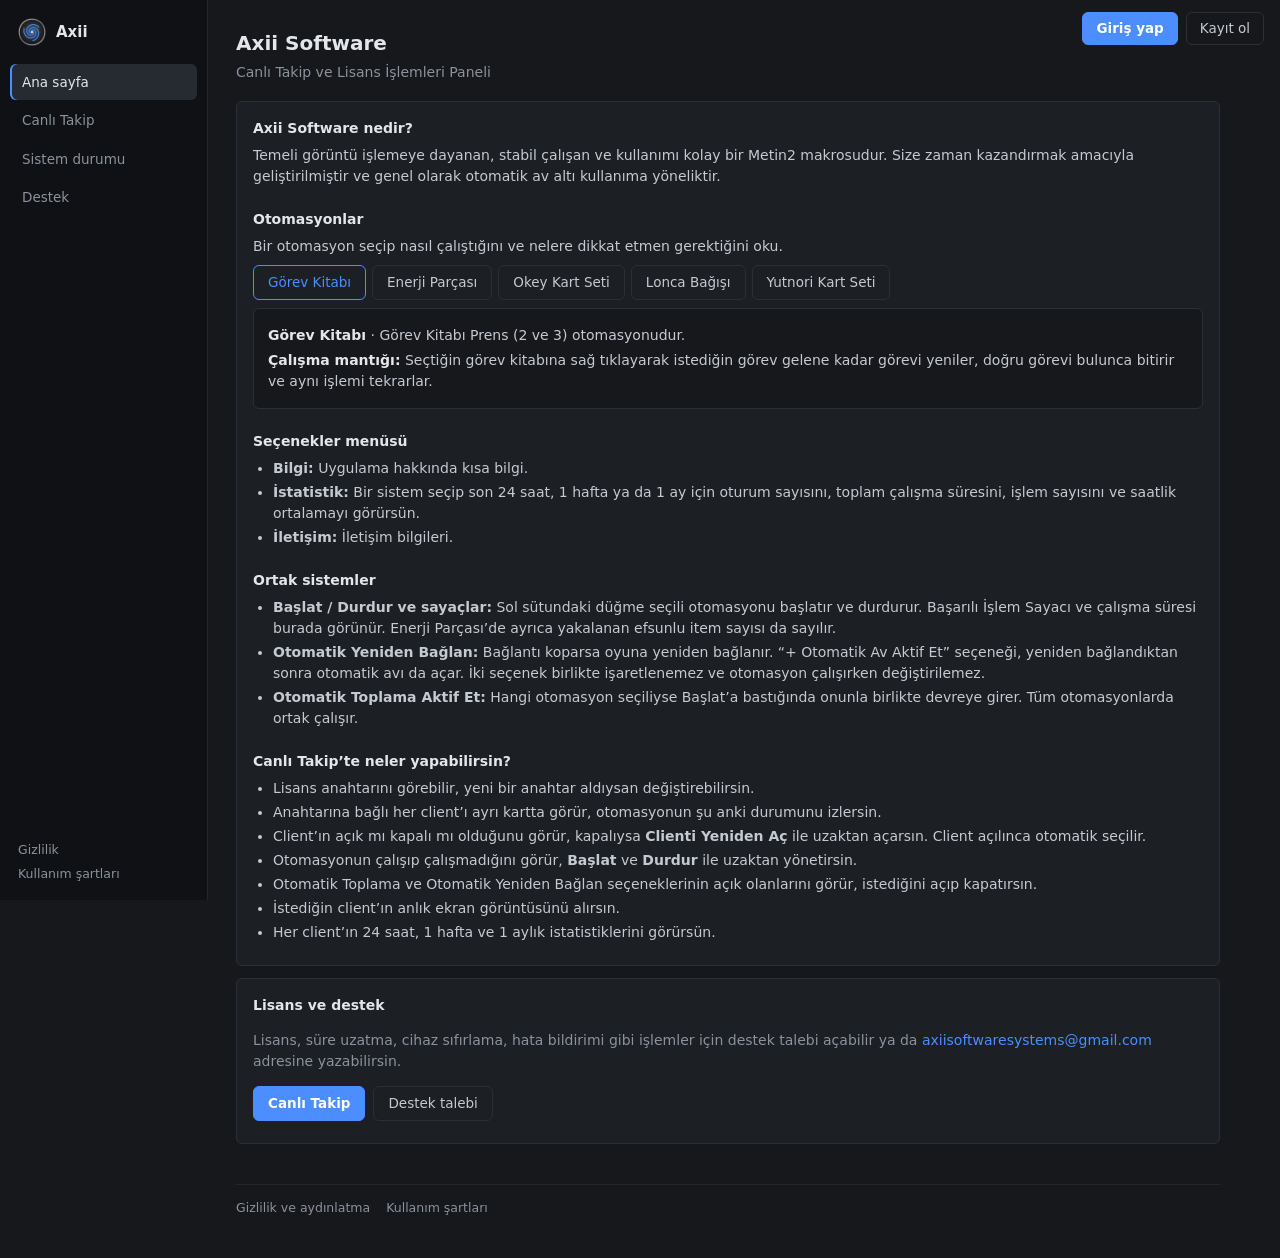
==== commit ce6c21c8: "Add files via upload" ====
--- a/index.html
+++ b/index.html
@@ -26,6 +26,7 @@
     <h3>Giriş yap</h3>
     <div class="row"><input id="mgEp" type="email" placeholder="E-posta" autocomplete="username"></div>
     <div class="row"><input id="mgSf" type="password" placeholder="Şifre" autocomplete="current-password"></div>
+    <div class="row gizli" id="mgKodSatir"><input id="mgKod" inputmode="numeric" maxlength="6" placeholder="Doğrulama kodu (6 hane)" autocomplete="one-time-code"></div>
     <div class="row"><button id="mgBtn">Giriş yap</button></div>
     <div class="msg" id="mgMsg"></div>
     <p class="alt-l"><a id="mgUnuttum">Şifremi unuttum</a> · Hesabın yok mu? <a id="mgKayit">Kayıt ol</a></p>
@@ -100,30 +101,30 @@
         <p>Bir otomasyon seçip nasıl çalıştığını ve nelere dikkat etmen gerektiğini oku.</p>
         <div class="chips" id="otoChips">
           <button class="o on" data-k="mc">Görev Kitabı</button>
-          <button class="o" data-k="oto">Enerji Parçası Üretim</button>
-          <button class="o" data-k="mr">Okey Kart Seti Üretim</button>
-          <button class="o" data-k="ln">Lonca Puan Üretim</button>
-          <button class="o" data-k="yn">Yutnori</button>
+          <button class="o" data-k="oto">Enerji Parçası</button>
+          <button class="o" data-k="mr">Okey Kart Seti</button>
+          <button class="o" data-k="ln">Lonca Bağışı</button>
+          <button class="o" data-k="yn">Yutnori Kart Seti</button>
         </div>
         <div class="ozel oto-p" data-k="mc">
           <p><b>Görev Kitabı</b> · Görev Kitabı Prens (2 ve 3) otomasyonudur.</p>
           <p><b>Çalışma mantığı:</b> Seçtiğin görev kitabına sağ tıklayarak istediğin görev gelene kadar görevi yeniler, doğru görevi bulunca bitirir ve aynı işlemi tekrarlar.</p>
         </div>
         <div class="ozel oto-p gizli" data-k="oto">
-          <p><b>Enerji Parçası Üretim</b> · Enerji parçası ve enerji kristali üretim otomasyonudur.</p>
-          <p><b>Çalışma mantığı:</b> 2, 3 ve 4. envanterlerdeki yeni itemleri takip eder, efsun koruması uygular ve büyülü çekiçle üretim yapar. Enerji Kristali Üretim sekmesi, Simyacı’dan kristal üretimini sürekli tekrarlar.</p>
+          <p><b>Enerji Parçası</b> · Enerji parçası ve enerji kristali üretim otomasyonudur.</p>
+          <p><b>Çalışma mantığı:</b> 2, 3 ve 4. envanterlerdeki yeni itemleri takip eder, efsun koruması uygular ve büyülü çekiçle üretim yapar. Enerji Kristali sekmesi, Simyacı’dan kristal üretimini sürekli tekrarlar.</p>
         </div>
         <div class="ozel oto-p gizli" data-k="mr">
-          <p><b>Okey Kart Seti Üretim</b> · Okey Kart Seti oynama otomasyonudur.</p>
+          <p><b>Okey Kart Seti</b> · Okey Kart Seti oynama otomasyonudur.</p>
           <p><b>Çalışma mantığı:</b> Okey etkinliğini baştan sona kendisi oynar ve kart seti üretimini tekrarlar.</p>
         </div>
         <div class="ozel oto-p gizli" data-k="ln">
-          <p><b>Lonca Puan Üretim</b> <span class="soft">(Deneysel)</span> · Birden çok hesap ve karakterle günlük lonca katılımı ile exp/yang bağışı yaparak lonca puanı üretir.</p>
+          <p><b>Lonca Bağışı</b> <span class="soft">(Deneysel)</span> · Birden çok hesap ve karakterle günlük lonca katılımı ile exp/yang bağışı yaparak lonca puanı üretir.</p>
           <p><b>Çalışma mantığı:</b> Kayıtlı hesapları sırayla açar. İşaretli her karakterle oyuna girip günlük katılım, exp ve yang bağışını yapar, sonra sıradaki karaktere geçer. Son karakterden sonra oyundan çıkıp sıradaki hesaba geçer, son hesap bitince durur.</p>
         </div>
 
         <div class="ozel oto-p gizli" data-k="yn">
-          <p><b>Yutnori</b> · Cadılar Bayramı Yutnori mini oyununu bilgisayara karşı kendisi oynar.</p>
+          <p><b>Yutnori Kart Seti</b> · Cadılar Bayramı Yutnori mini oyununu bilgisayara karşı kendisi oynar.</p>
           <p><b>Çalışma mantığı:</b> Etkinlik penceresinden Yutnori’yi açar ve oyunu başlatır. Her atıştan önce taşların konumuna göre olasılık menüsünden sonucu seçer, iki taşı mümkün olduğunca üst üste getirip birlikte götürür, rakip taşını yakalayabiliyorsa yakalar. Oyun bitince ödülü alıp yeni oyuna geçer. Envanterde Yutnori Oyun Tahtası ve 30.000 Yang olmalı.</p>
         </div>
 
@@ -136,7 +137,7 @@
 
         <h3>Ortak sistemler</h3>
         <ul>
-          <li><b>Başlat / Durdur ve sayaçlar:</b> Sol sütundaki düğme seçili otomasyonu başlatır ve durdurur. Başarılı İşlem Sayacı ve çalışma süresi burada görünür. Enerji Parçası Üretim’de ayrıca yakalanan efsunlu item sayısı da sayılır.</li>
+          <li><b>Başlat / Durdur ve sayaçlar:</b> Sol sütundaki düğme seçili otomasyonu başlatır ve durdurur. Başarılı İşlem Sayacı ve çalışma süresi burada görünür. Enerji Parçası’de ayrıca yakalanan efsunlu item sayısı da sayılır.</li>
           <li><b>Otomatik Yeniden Bağlan:</b> Bağlantı koparsa oyuna yeniden bağlanır. “+ Otomatik Av Aktif Et” seçeneği, yeniden bağlandıktan sonra otomatik avı da açar. İki seçenek birlikte işaretlenemez ve otomasyon çalışırken değiştirilemez.</li>
           <li><b>Otomatik Toplama Aktif Et:</b> Hangi otomasyon seçiliyse Başlat’a bastığında onunla birlikte devreye girer. Tüm otomasyonlarda ortak çalışır.</li>
         </ul>
@@ -182,6 +183,18 @@
         <img id="gImg" class="goruntu" alt="Client görüntüsü">
       </div>
       <div class="msg soft" id="gMsg"></div>
+    </section>
+
+    <section data-s="sistem" hidden>
+      <h2>Sistem durumu</h2>
+      <p class="alt-baslik">Sunucu, veritabanı ve güncel sürüm bilgisi.</p>
+      <div class="card">
+        <div class="kv"><span>Sunucu</span><span id="dApi" class="soft">Kontrol ediliyor...</span></div>
+        <div class="kv"><span>Veritabanı</span><span id="dDb" class="soft">—</span></div>
+        <div class="kv"><span>Güncel sürüm</span><span id="dSurum" class="soft">—</span></div>
+        <div class="kv"><span>Bakım</span><span id="dBakim" class="soft">—</span></div>
+      </div>
+      <p class="soft">Burası açılıyorsa uygulama da sunucuya ulaşabilir.</p>
     </section>
 
     <section data-s="destek" hidden>
@@ -200,9 +213,10 @@
       </div>
     </section>
 
-    <div class="altbilgi"><a href="gizlilik.html">Gizlilik ve aydınlatma</a><a href="sartlar.html">Kullanım şartları</a><a href="durum.html">Sistem durumu</a></div>
+    <div class="altbilgi"><a href="gizlilik.html">Gizlilik ve aydınlatma</a><a href="sartlar.html">Kullanım şartları</a></div>
   </main>
 </div>
 <script src="config.js"></script><script src="panel.js"></script>
+<script src="durum.js"></script>
 <script src="uye.js"></script>
 </body></html>
